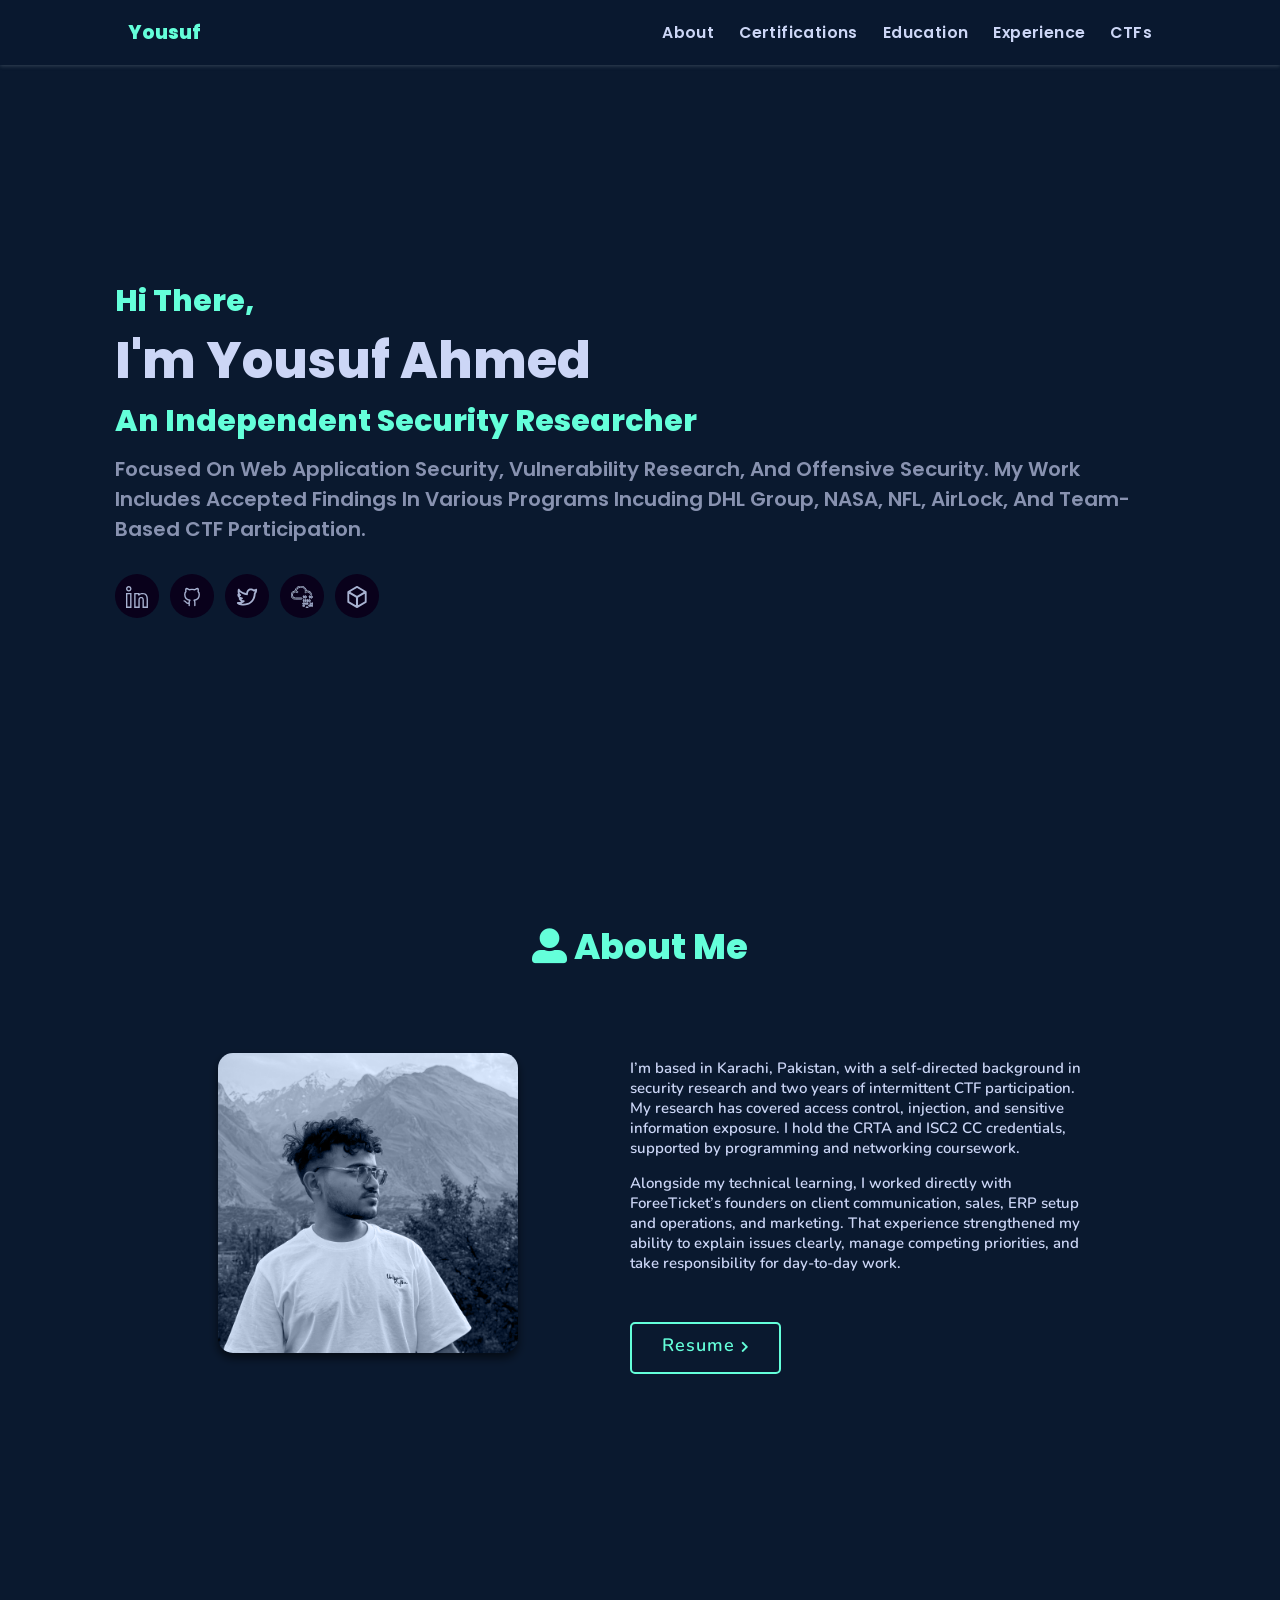
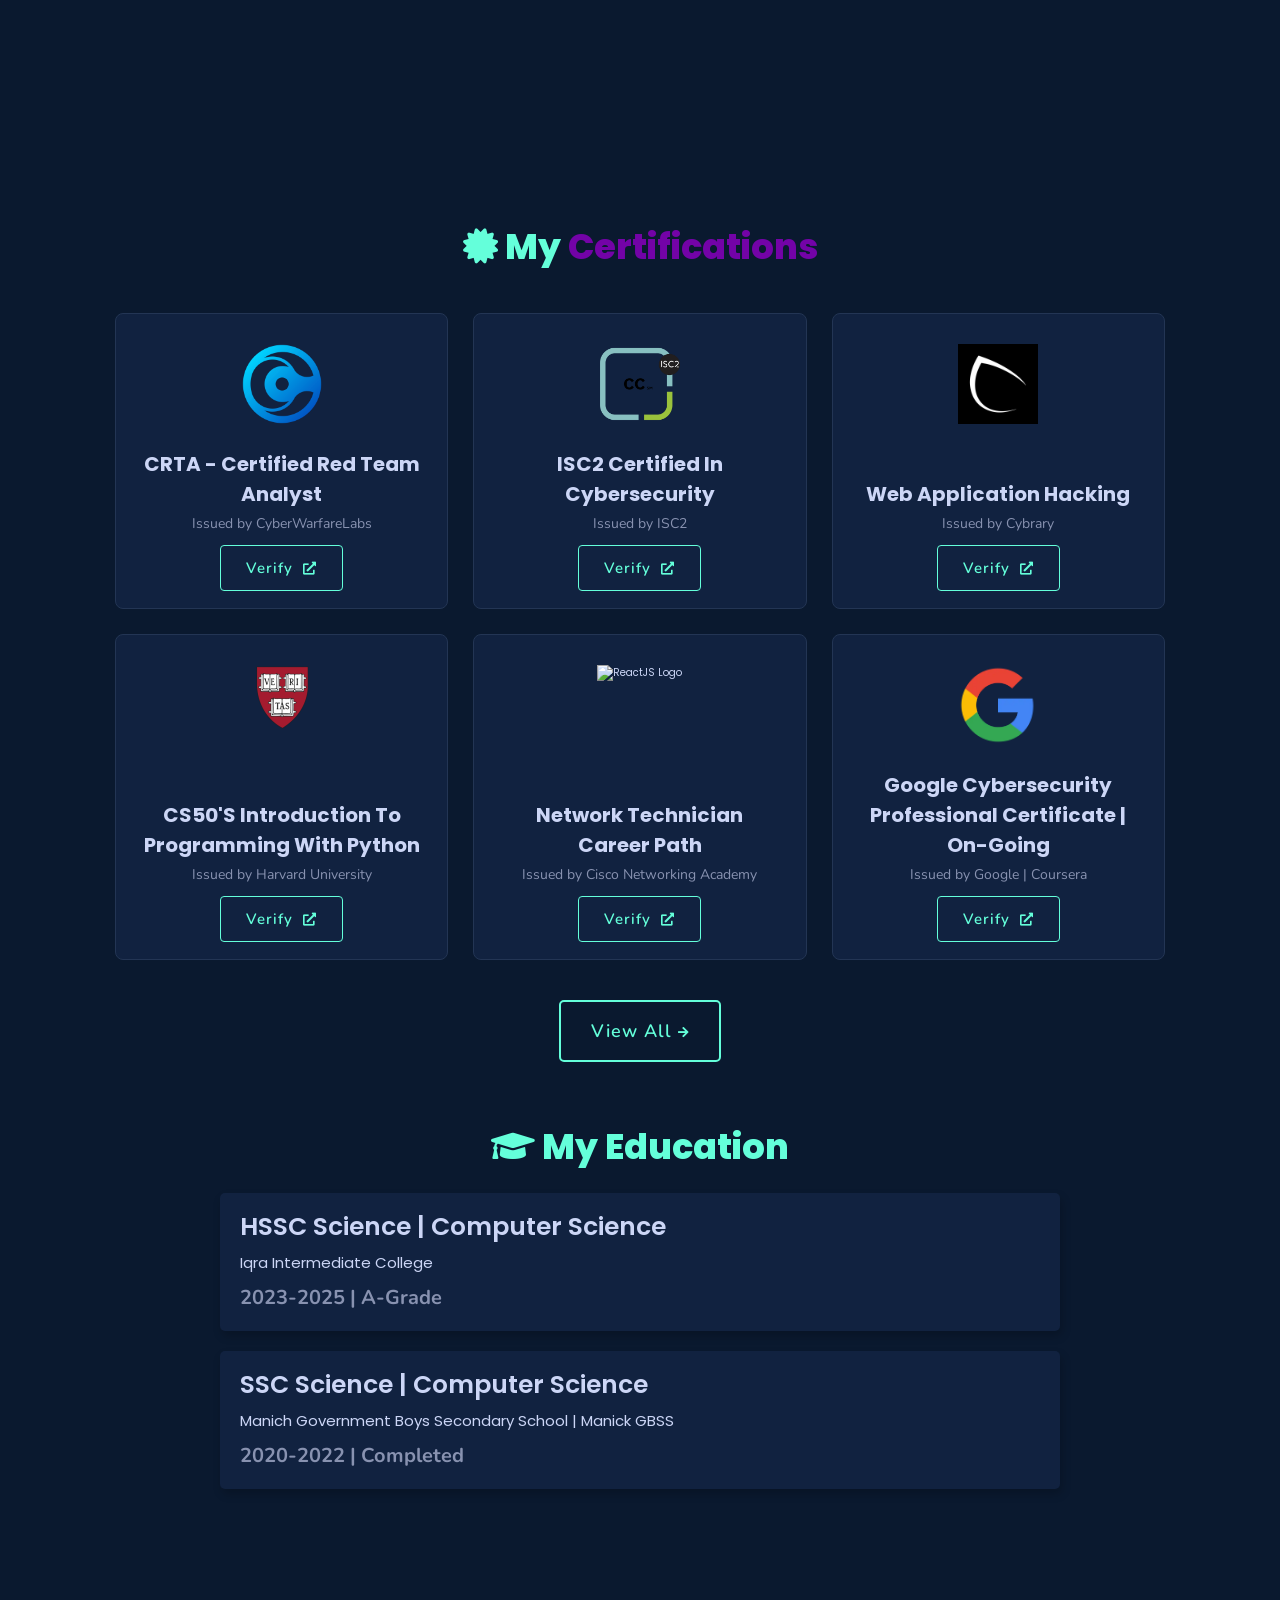
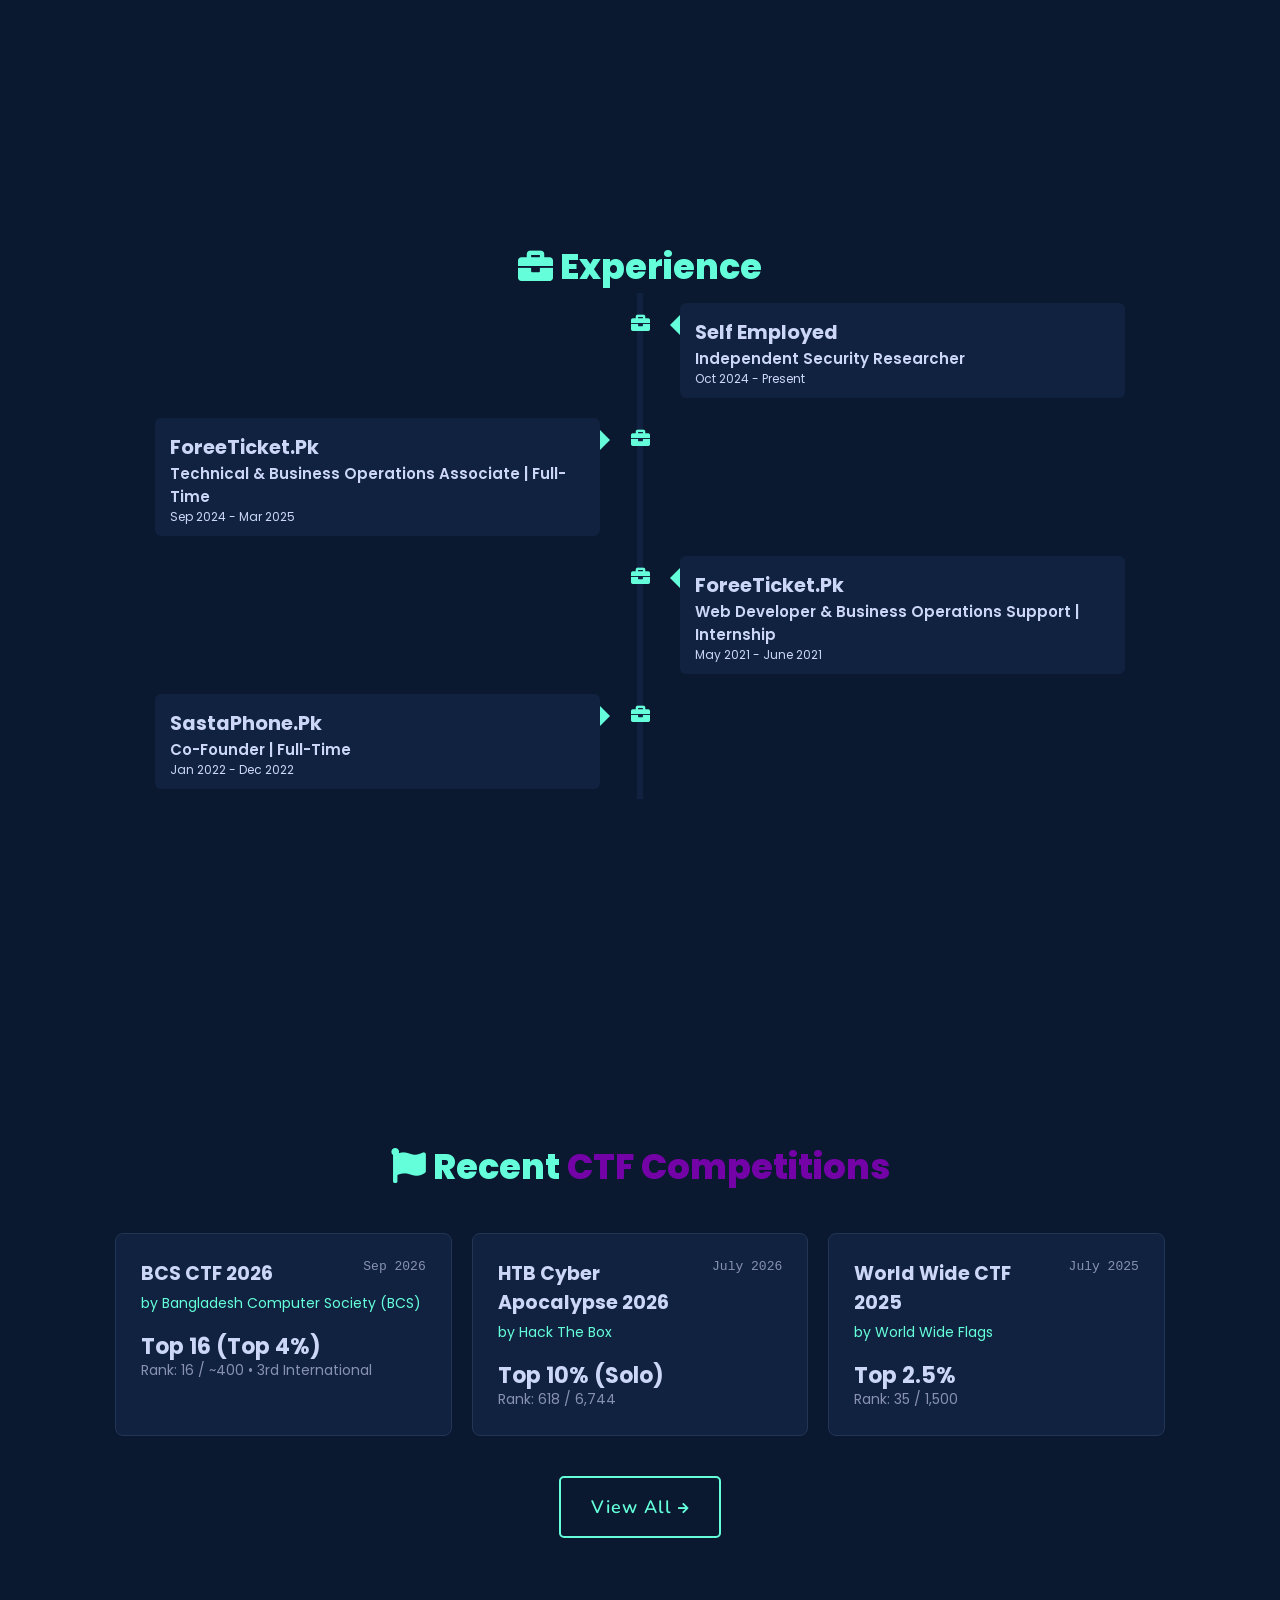
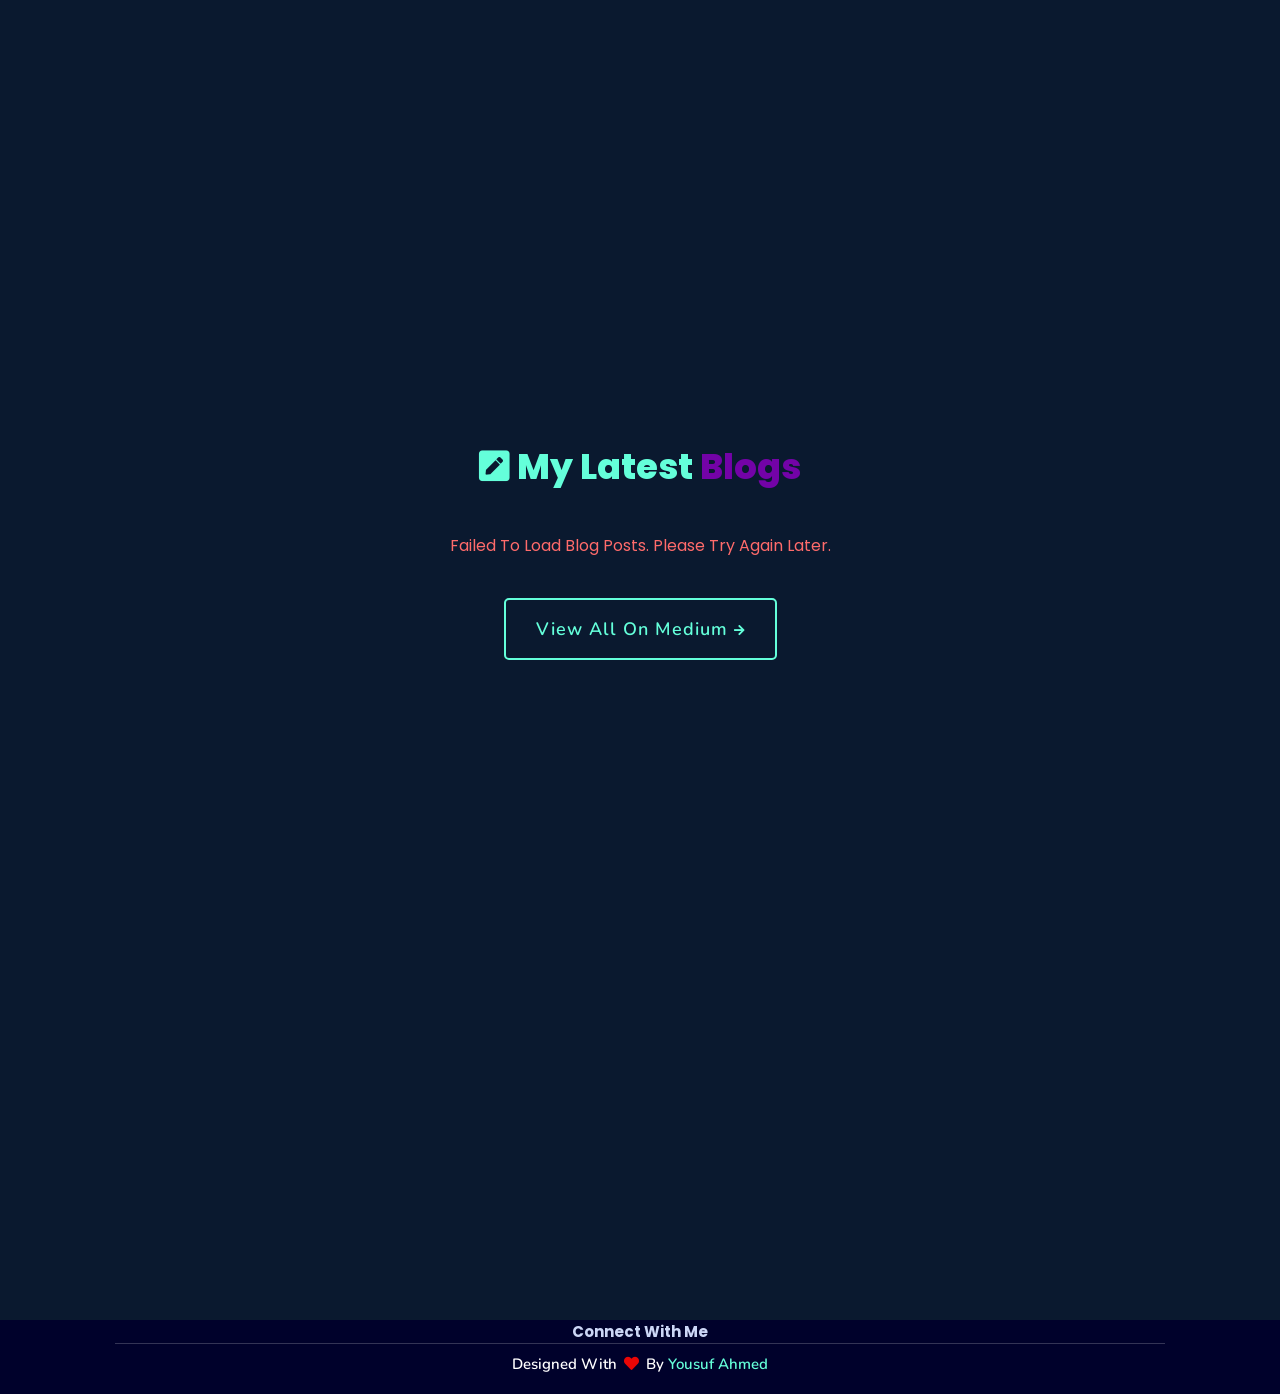
==== index.html @ 073c7c47 "Add BCS CTF 2026 and HTB Cyber Apocalypse 2026, update filter options, and sync homepage CTFs" ====
<!DOCTYPE html>
<html lang="en">
<head>
    <meta charset="UTF-8">
    <meta http-equiv="X-UA-Compatible" content="IE=edge">
    <meta name="viewport" content="width=device-width, initial-scale=1.0">
    <meta name="keywords" content="yousuf ahmed, portfolio, yousuf, penetration tester, personal portfolio , portfolio design, portfolio website, personal portfolio" />
    <meta name="description" content="Welcome to Yousuf's Portfolio. Cybersecurity and system hardening enthusiast" />
    <!-- Custom CSS -->
    <link rel="stylesheet" href="./assets/css/style.css">
    <!-- Font Awesome (kept for other icons like the menu bar) -->
    <link rel="stylesheet" href="https://cdnjs.cloudflare.com/ajax/libs/font-awesome/5.15.3/css/all.min.css" integrity="sha512-iBBXm8fW90+nuLcSKlbmrPcLa0OT92xO1BIsZ+ywDWZCvqsWgccV3gFoRBv0z+8dLJgyAHIhR35VZc2oM/gI1w==" crossorigin="anonymous" referrerpolicy="no-referrer" />
    <!-- Favicon -->
    <link id='favicon' rel="shortcut icon" href="./assets/images/favicon.png" type="image/x-png">
    <title>Portfolio | Yousuf Ahmed</title>
</head>
<body>

<!-- pre loader -->
<!-- <div class="loader-container">
  <img draggable="false" src="./assets/images/preloader.gif" alt="">
</div> -->

<!-- navbar starts -->
<header>
        <a href="/" class="logo"> Yousuf</a>

        <button id="menu" aria-label="Open Menu" aria-expanded="false">
          <span></span>
          <span></span>
          <span></span>
        </button>
        <nav class="navbar">
            <ul>
            <li><a href="#about">About</a></li>
            <li><a href="#certifications">Certifications</a></li>
            <li><a href="#education">Education</a></li>
            <li><a href="#experience">Experience</a></li>
            <li><a href="#ctfs">CTFs</a></li>
            </ul>
        </nav>
</header>
<!-- navbar ends -->


<!-- hero section starts -->
<section class="home" id="home">

    <div class="content">
    <h2>Hi There,<br/><span>I'm Yousuf Ahmed</span></h2>
    <h3>An Independent Security Researcher</h3>
    <p>Focused on web application security, vulnerability research, and offensive security. My work includes accepted findings in various programs incuding DHL Group, NASA, NFL, AirLock,  and team-based CTF participation.</p>
    <div class="socials">
        <ul class="social-icons">
          <!-- LinkedIn Icon -->
          <li>
            <a class="linkedin" aria-label="LinkedIn" href="https://www.linkedin.com/in/yousuf-ahmed27/" target="_blank">
              <svg fill="currentColor" viewBox="0 0 1920 1920" xmlns="http://www.w3.org/2000/svg">
                <path d="M1168 601.321v74.955c72.312-44.925 155.796-71.11 282.643-71.11 412.852 0 465.705 308.588 465.705 577.417v733.213L1438.991 1920v-701.261c0-117.718-42.162-140.06-120.12-140.06-74.114 0-120.12 23.423-120.12 140.06V1920l-483.604-4.204V601.32H1168Zm-687.52-.792v1318.918H0V600.53h480.48Zm-120.12 120.12H120.12v1078.678h240.24V720.65Zm687.52.792H835.267v1075.316l243.364 2.162v-580.18c0-226.427 150.51-260.18 240.24-260.18 109.55 0 240.24 45.165 240.24 260.18v580.18l237.117-2.162v-614.174c0-333.334-93.573-457.298-345.585-457.298-151.472 0-217.057 44.925-281.322 98.98l-16.696 14.173H1047.88V721.441ZM240.24 0c132.493 0 240.24 107.748 240.24 240.24 0 132.493-107.747 240.24-240.24 240.24C107.748 480.48 0 372.733 0 240.24 0 107.748 107.748 0 240.24 0Zm0 120.12c-66.186 0-120.12 53.934-120.12 120.12s53.934 120.12 120.12 120.12 120.12-53.934 120.12-120.12-53.934-120.12-120.12-120.12Z" fill-rule="evenodd"></path>
              </svg>
            </a>
          </li> 
          <!-- GitHub Icon -->
          <li>
            <a class="github" aria-label="GitHub" href="https://github.com/Yousuf-Ahmed06/" target="_blank">
               <svg viewBox="0 0 192 192" xmlns="http://www.w3.org/2000/svg">
                <path stroke-linecap="round" stroke-linejoin="round" stroke-width="12" d="M120.755 170c.03-4.669.059-20.874.059-27.29 0-9.272-3.167-15.339-6.719-18.41 22.051-2.464 45.201-10.863 45.201-49.067 0-10.855-3.824-19.735-10.175-26.683 1.017-2.516 4.413-12.63-.987-26.32 0 0-8.296-2.672-27.202 10.204-7.912-2.213-16.371-3.308-24.784-3.352-8.414.044-16.872 1.14-24.785 3.352C52.457 19.558 44.162 22.23 44.162 22.23c-5.4 13.69-2.004 23.804-.987 26.32C36.824 55.498 33 64.378 33 75.233c0 38.204 23.149 46.603 45.2 49.067-3.551 3.071-6.719 9.138-6.719 18.41 0 6.416.03 22.621.059 27.29M27 130c9.939.703 15.67 9.735 15.67 9.735 8.834 15.199 23.178 10.803 28.815 8.265"></path>
              </svg>
            </a>
          </li>
          <!-- Twitter/X Icon -->
          <li>
            <a class="twitter" aria-label="Twitter" href="https://x.com/Yousuf_Ahmed__" target="_blank">
              <svg viewBox="0 0 24 24" fill="currentColor" xmlns="http://www.w3.org/2000/svg">
                <path fill-rule="evenodd" clip-rule="evenodd" d="M19.7828 3.91825C20.1313 3.83565 20.3743 3.75444 20.5734 3.66915C20.8524 3.54961 21.0837 3.40641 21.4492 3.16524C21.7563 2.96255 22.1499 2.9449 22.4739 3.11928C22.7979 3.29366 23 3.6319 23 3.99986C23 5.08079 22.8653 5.96673 22.5535 6.7464C22.2911 7.40221 21.9225 7.93487 21.4816 8.41968C21.2954 11.7828 20.3219 14.4239 18.8336 16.4248C17.291 18.4987 15.2386 19.8268 13.0751 20.5706C10.9179 21.3121 8.63863 21.4778 6.5967 21.2267C4.56816 20.9773 2.69304 20.3057 1.38605 19.2892C1.02813 19.0108 0.902313 18.5264 1.07951 18.109C1.25671 17.6916 1.69256 17.4457 2.14144 17.5099C3.42741 17.6936 4.6653 17.4012 5.6832 16.9832C5.48282 16.8742 5.29389 16.7562 5.11828 16.6346C4.19075 15.9925 3.4424 15.1208 3.10557 14.4471C2.96618 14.1684 2.96474 13.8405 3.10168 13.5606C3.17232 13.4161 3.27562 13.293 3.40104 13.1991C2.04677 12.0814 1.49999 10.5355 1.49999 9.49986C1.49999 9.19192 1.64187 8.90115 1.88459 8.71165C1.98665 8.63197 2.10175 8.57392 2.22308 8.53896C2.12174 8.24222 2.0431 7.94241 1.98316 7.65216C1.71739 6.3653 1.74098 4.91284 2.02985 3.75733C2.1287 3.36191 2.45764 3.06606 2.86129 3.00952C3.26493 2.95299 3.6625 3.14709 3.86618 3.50014C4.94369 5.36782 6.93116 6.50943 8.78086 7.18568C9.6505 7.50362 10.4559 7.70622 11.0596 7.83078C11.1899 6.61019 11.5307 5.6036 12.0538 4.80411C12.7439 3.74932 13.7064 3.12525 14.74 2.84698C16.5227 2.36708 18.5008 2.91382 19.7828 3.91825ZM10.7484 9.80845C10.0633 9.67087 9.12171 9.43976 8.09412 9.06408C6.7369 8.56789 5.16088 7.79418 3.84072 6.59571C3.86435 6.81625 3.89789 7.03492 3.94183 7.24766C4.16308 8.31899 4.5742 8.91899 4.94721 9.10549C5.40342 9.3336 5.61484 9.8685 5.43787 10.3469C5.19827 10.9946 4.56809 11.0477 3.99551 10.9046C4.45603 11.595 5.28377 12.2834 6.66439 12.5135C7.14057 12.5929 7.49208 13.0011 7.49986 13.4838C7.50765 13.9665 7.16949 14.3858 6.69611 14.4805L5.82565 14.6546C5.95881 14.7703 6.103 14.8838 6.2567 14.9902C6.95362 15.4727 7.65336 15.6808 8.25746 15.5298C8.70991 15.4167 9.18047 15.6313 9.39163 16.0472C9.60278 16.463 9.49846 16.9696 9.14018 17.2681C8.49626 17.8041 7.74425 18.2342 6.99057 18.5911C6.63675 18.7587 6.24134 18.9241 5.8119 19.0697C6.14218 19.1402 6.48586 19.198 6.84078 19.2417C8.61136 19.4594 10.5821 19.3126 12.4249 18.6792C14.2614 18.0479 15.9589 16.9385 17.2289 15.2312C18.497 13.5262 19.382 11.1667 19.5007 7.96291C19.51 7.71067 19.6144 7.47129 19.7929 7.29281C20.2425 6.84316 20.6141 6.32777 20.7969 5.7143C20.477 5.81403 20.1168 5.90035 19.6878 5.98237C19.3623 6.04459 19.0272 5.94156 18.7929 5.70727C18.0284 4.94274 16.5164 4.43998 15.2599 4.77822C14.6686 4.93741 14.1311 5.28203 13.7274 5.89906C13.3153 6.52904 13 7.51045 13 8.9999C13 9.28288 12.8801 9.5526 12.6701 9.74221C12.1721 10.1917 11.334 9.92603 10.7484 9.80845Z"></path>
              </svg>
            </a>
          </li>
          <li><a class="thm" aria-label="Try Hack Me" href="https://tryhackme.com/p/yousufA" target="_blank">
            <svg role="img" viewBox="0 0 24 24" xmlns="http://www.w3.org/2000/svg" id="thm" height="24" width="24">
              <path d="M10.705 0C7.54 0 4.902 2.285 4.349 5.291a4.525 4.525 0 0 0 -4.107 4.5 4.525 4.525 0 0 0 4.52 4.52h6.761a0.625 0.625 0 1 0 0 -1.25H4.761a3.273 3.273 0 0 1 -3.27 -3.27A3.273 3.273 0 0 1 6.59 7.08a0.625 0.625 0 0 0 0.7 -1.035 4.488 4.488 0 0 0 -1.68 -0.69 5.223 5.223 0 0 1 5.096 -4.104 5.221 5.221 0 0 1 5.174 4.57 4.489 4.489 0 0 0 -0.488 0.305 0.625 0.625 0 1 0 0.731 1.013 3.245 3.245 0 0 1 1.912 -0.616 3.278 3.278 0 0 1 3.203 2.61 0.625 0.625 0 0 0 1.225 -0.251 4.533 4.533 0 0 0 -4.428 -3.61 4.54 4.54 0 0 0 -0.958 0.105C16.556 2.328 13.9 0 10.705 0zm5.192 10.64a0.925 0.925 0 0 0 -0.462 0.108 0.913 0.913 0 0 0 -0.313 0.29 1.27 1.27 0 0 0 -0.175 0.427 2.39 2.39 0 0 0 -0.054 0.514c0 0.181 0.018 0.353 0.054 0.517 0.036 0.164 0.095 0.307 0.175 0.43a0.899 0.899 0 0 0 0.313 0.297c0.127 0.073 0.281 0.11 0.462 0.11 0.18 0 0.334 -0.037 0.46 -0.11a0.897 0.897 0 0 0 0.309 -0.296c0.08 -0.124 0.137 -0.267 0.173 -0.431 0.036 -0.164 0.054 -0.336 0.054 -0.517 0 -0.18 -0.018 -0.352 -0.054 -0.514a1.271 1.271 0 0 0 -0.173 -0.426 0.901 0.901 0 0 0 -0.309 -0.291 0.917 0.917 0 0 0 -0.46 -0.108zm6.486 0a0.925 0.925 0 0 0 -0.462 0.108 0.913 0.913 0 0 0 -0.313 0.29 1.27 1.27 0 0 0 -0.175 0.427 2.39 2.39 0 0 0 -0.053 0.514c0 0.181 0.017 0.353 0.053 0.517 0.036 0.164 0.095 0.307 0.175 0.43a0.899 0.899 0 0 0 0.313 0.297c0.127 0.073 0.281 0.11 0.462 0.11 0.18 0 0.334 -0.037 0.46 -0.11a0.897 0.897 0 0 0 0.31 -0.296c0.078 -0.124 0.136 -0.267 0.172 -0.431 0.036 -0.164 0.054 -0.336 0.054 -0.517 0 -0.18 -0.018 -0.352 -0.054 -0.514a1.271 1.271 0 0 0 -0.173 -0.426 0.901 0.901 0 0 0 -0.308 -0.291 0.916 0.916 0 0 0 -0.461 -0.108zm-8.537 0.068 -0.84 0.618 0.313 0.43 0.476 -0.368v1.877h0.603v-2.557zm6.486 0 -0.841 0.618 0.314 0.43 0.477 -0.368v1.877h0.603v-2.557zm-4.435 0.445c0.08 0 0.143 0.028 0.193 0.084 0.05 0.057 0.087 0.127 0.114 0.21 0.026 0.083 0.044 0.173 0.054 0.269a2.541 2.541 0 0 1 0 0.533c-0.01 0.097 -0.028 0.187 -0.054 0.27a0.584 0.584 0 0 1 -0.114 0.21 0.243 0.243 0 0 1 -0.193 0.085 0.248 0.248 0 0 1 -0.195 -0.086 0.584 0.584 0 0 1 -0.118 -0.209 1.245 1.245 0 0 1 -0.056 -0.27 2.645 2.645 0 0 1 0 -0.533c0.01 -0.096 0.029 -0.186 0.056 -0.27a0.583 0.583 0 0 1 0.118 -0.209 0.25 0.25 0 0 1 0.195 -0.084zm6.486 0c0.08 0 0.144 0.028 0.193 0.084 0.05 0.057 0.087 0.127 0.114 0.21 0.027 0.083 0.044 0.173 0.054 0.269a2.541 2.541 0 0 1 0 0.533c-0.01 0.097 -0.027 0.187 -0.054 0.27a0.584 0.584 0 0 1 -0.114 0.21 0.243 0.243 0 0 1 -0.193 0.085 0.249 0.249 0 0 1 -0.195 -0.086 0.581 0.581 0 0 1 -0.117 -0.209 1.245 1.245 0 0 1 -0.056 -0.27 2.642 2.642 0 0 1 0 -0.533c0.01 -0.096 0.028 -0.186 0.056 -0.27a0.58 0.58 0 0 1 0.117 -0.209 0.25 0.25 0 0 1 0.195 -0.084zm-2.191 3.51a0.93 0.93 0 0 0 -0.463 0.109 0.908 0.908 0 0 0 -0.312 0.291c-0.08 0.122 -0.139 0.263 -0.175 0.426a2.383 2.383 0 0 0 -0.054 0.514c0 0.18 0.018 0.353 0.054 0.516 0.036 0.164 0.094 0.308 0.175 0.432a0.91 0.91 0 0 0 0.312 0.296 0.92 0.92 0 0 0 0.463 0.11c0.18 0 0.333 -0.037 0.46 -0.11a0.892 0.892 0 0 0 0.308 -0.296 1.32 1.32 0 0 0 0.174 -0.432c0.036 -0.163 0.054 -0.335 0.054 -0.516 0 -0.18 -0.018 -0.352 -0.054 -0.514a1.274 1.274 0 0 0 -0.174 -0.426 0.89 0.89 0 0 0 -0.309 -0.291 0.918 0.918 0 0 0 -0.46 -0.108zm-6.402 0.07 -0.841 0.617 0.314 0.43 0.476 -0.369v1.878h0.604v-2.557zm2.125 0 -0.841 0.617 0.314 0.43 0.477 -0.369v1.878h0.603v-2.557zm2.116 0 -0.84 0.617 0.313 0.43 0.477 -0.369v1.878h0.603v-2.557zm2.16 0.443c0.08 0 0.144 0.028 0.194 0.085a0.605 0.605 0 0 1 0.114 0.21c0.026 0.083 0.044 0.172 0.053 0.269a2.639 2.639 0 0 1 0 0.532 1.28 1.28 0 0 1 -0.053 0.27 0.585 0.585 0 0 1 -0.114 0.21 0.244 0.244 0 0 1 -0.193 0.085 0.25 0.25 0 0 1 -0.196 -0.085 0.589 0.589 0 0 1 -0.117 -0.21 1.245 1.245 0 0 1 -0.056 -0.27 2.597 2.597 0 0 1 0 -0.532c0.01 -0.097 0.028 -0.186 0.056 -0.27a0.589 0.589 0 0 1 0.117 -0.209 0.249 0.249 0 0 1 0.196 -0.085zm-6.729 3.073a0.676 0.676 0 0 0 -0.335 0.078 0.661 0.661 0 0 0 -0.227 0.211 0.91 0.91 0 0 0 -0.127 0.31c-0.027 0.118 -0.04 0.242 -0.04 0.373s0.013 0.256 0.04 0.375a0.93 0.93 0 0 0 0.127 0.313 0.65 0.65 0 0 0 0.227 0.215c0.092 0.053 0.204 0.08 0.335 0.08a0.655 0.655 0 0 0 0.334 -0.08 0.65 0.65 0 0 0 0.225 -0.215c0.057 -0.09 0.1 -0.194 0.125 -0.313a1.75 1.75 0 0 0 0.04 -0.375c0 -0.13 -0.014 -0.255 -0.04 -0.373a0.931 0.931 0 0 0 -0.125 -0.31 0.658 0.658 0 0 0 -0.225 -0.21 0.667 0.667 0 0 0 -0.334 -0.08zm3.086 0a0.675 0.675 0 0 0 -0.336 0.078 0.661 0.661 0 0 0 -0.226 0.211 0.907 0.907 0 0 0 -0.127 0.31 1.69 1.69 0 0 0 -0.04 0.373c0 0.131 0.013 0.256 0.04 0.375a0.928 0.928 0 0 0 0.127 0.313c0.058 0.09 0.134 0.162 0.226 0.215 0.093 0.053 0.205 0.08 0.336 0.08a0.655 0.655 0 0 0 0.334 -0.08 0.65 0.65 0 0 0 0.224 -0.215c0.058 -0.09 0.1 -0.194 0.126 -0.313a1.752 1.752 0 0 0 0 -0.748 0.94 0.94 0 0 0 -0.126 -0.31 0.657 0.657 0 0 0 -0.224 -0.21 0.667 0.667 0 0 0 -0.334 -0.08zm5.108 0a0.675 0.675 0 0 0 -0.336 0.078 0.661 0.661 0 0 0 -0.226 0.211 0.91 0.91 0 0 0 -0.127 0.31c-0.027 0.118 -0.04 0.242 -0.04 0.373s0.013 0.256 0.04 0.375a0.931 0.931 0 0 0 0.127 0.313c0.058 0.09 0.134 0.162 0.226 0.215 0.093 0.053 0.205 0.08 0.336 0.08 0.13 0 0.243 -0.027 0.334 -0.08a0.65 0.65 0 0 0 0.224 -0.215c0.058 -0.09 0.1 -0.194 0.126 -0.313a1.75 1.75 0 0 0 0.04 -0.375c0 -0.13 -0.014 -0.255 -0.04 -0.373a0.943 0.943 0 0 0 -0.126 -0.31 0.657 0.657 0 0 0 -0.224 -0.21 0.668 0.668 0 0 0 -0.334 -0.08zm-6.658 0.05 -0.61 0.448 0.227 0.311 0.346 -0.266v1.362h0.438v-1.856zm3.068 0 -0.61 0.448 0.227 0.311 0.346 -0.266v1.362h0.438v-1.856zm5.108 0 -0.611 0.448 0.228 0.311 0.346 -0.266v1.362h0.438v-1.856zm-9.712 0.322c0.058 0 0.105 0.02 0.14 0.062a0.421 0.421 0 0 1 0.083 0.151 0.96 0.96 0 0 1 0.04 0.196 1.932 1.932 0 0 1 0 0.386 0.954 0.954 0 0 1 -0.04 0.197 0.421 0.421 0 0 1 -0.083 0.152 0.176 0.176 0 0 1 -0.14 0.061 0.18 0.18 0 0 1 -0.141 -0.06 0.427 0.427 0 0 1 -0.085 -0.153 0.887 0.887 0 0 1 -0.041 -0.197 1.96 1.96 0 0 1 0 -0.386 0.893 0.893 0 0 1 0.04 -0.196 0.42 0.42 0 0 1 0.086 -0.151 0.181 0.181 0 0 1 0.141 -0.062zm3.086 0c0.058 0 0.104 0.02 0.14 0.062a0.421 0.421 0 0 1 0.082 0.151 0.94 0.94 0 0 1 0.04 0.196 1.906 1.906 0 0 1 0 0.386 0.93 0.93 0 0 1 -0.04 0.197 0.421 0.421 0 0 1 -0.082 0.152 0.176 0.176 0 0 1 -0.14 0.061 0.18 0.18 0 0 1 -0.141 -0.06 0.42 0.42 0 0 1 -0.086 -0.153 0.846 0.846 0 0 1 -0.04 -0.197 1.965 1.965 0 0 1 -0.011 -0.195c0 -0.057 0.004 -0.121 0.01 -0.191a0.849 0.849 0 0 1 0.041 -0.196 0.42 0.42 0 0 1 0.086 -0.151 0.182 0.182 0 0 1 0.141 -0.062zm5.108 0c0.058 0 0.104 0.02 0.14 0.062a0.421 0.421 0 0 1 0.082 0.151 0.92 0.92 0 0 1 0.04 0.196 1.963 1.963 0 0 1 0 0.386 0.943 0.943 0 0 1 -0.04 0.197 0.421 0.421 0 0 1 -0.082 0.152 0.177 0.177 0 0 1 -0.14 0.061 0.18 0.18 0 0 1 -0.142 -0.06 0.437 0.437 0 0 1 -0.085 -0.153 0.95 0.95 0 0 1 -0.04 -0.197 1.965 1.965 0 0 1 -0.011 -0.195c0 -0.057 0.004 -0.121 0.01 -0.191a0.959 0.959 0 0 1 0.04 -0.196 0.47 0.47 0 0 1 0.086 -0.151 0.181 0.181 0 0 1 0.142 -0.062zm-1.684 1.814a0.675 0.675 0 0 0 -0.336 0.079 0.66 0.66 0 0 0 -0.227 0.21 0.91 0.91 0 0 0 -0.127 0.31 1.731 1.731 0 0 0 0 0.748 0.939 0.939 0 0 0 0.127 0.314c0.059 0.09 0.134 0.162 0.227 0.215 0.093 0.053 0.205 0.08 0.336 0.08a0.66 0.66 0 0 0 0.334 -0.08 0.648 0.648 0 0 0 0.224 -0.215c0.058 -0.09 0.1 -0.195 0.126 -0.314a1.737 1.737 0 0 0 -0.001 -0.747 0.928 0.928 0 0 0 -0.125 -0.31 0.65 0.65 0 0 0 -0.224 -0.211 0.668 0.668 0 0 0 -0.334 -0.079zm3.063 0a0.676 0.676 0 0 0 -0.336 0.079 0.664 0.664 0 0 0 -0.227 0.21 0.906 0.906 0 0 0 -0.127 0.31 1.74 1.74 0 0 0 0 0.748 0.936 0.936 0 0 0 0.127 0.314 0.66 0.66 0 0 0 0.227 0.215c0.092 0.053 0.204 0.08 0.336 0.08a0.654 0.654 0 0 0 0.334 -0.08 0.648 0.648 0 0 0 0.223 -0.215c0.058 -0.09 0.1 -0.195 0.126 -0.314a1.74 1.74 0 0 0 0 -0.747 0.928 0.928 0 0 0 -0.126 -0.31 0.65 0.65 0 0 0 -0.223 -0.211 0.666 0.666 0 0 0 -0.334 -0.079zm-1.545 0.05 -0.611 0.448 0.228 0.312 0.346 -0.267v1.363h0.438v-1.856zm-1.518 0.323c0.057 0 0.104 0.02 0.14 0.061a0.42 0.42 0 0 1 0.082 0.152 0.91 0.91 0 0 1 0.04 0.195 1.966 1.966 0 0 1 0 0.387 0.951 0.951 0 0 1 -0.04 0.197 0.421 0.421 0 0 1 -0.082 0.152 0.177 0.177 0 0 1 -0.14 0.06 0.18 0.18 0 0 1 -0.142 -0.06 0.428 0.428 0 0 1 -0.085 -0.152 0.914 0.914 0 0 1 -0.04 -0.197 1.96 1.96 0 0 1 -0.011 -0.195c0 -0.058 0.003 -0.122 0.01 -0.192a0.923 0.923 0 0 1 0.041 -0.195c0.02 -0.06 0.048 -0.11 0.085 -0.152a0.181 0.181 0 0 1 0.142 -0.061zm3.063 0c0.057 0 0.104 0.02 0.14 0.061a0.42 0.42 0 0 1 0.082 0.152 0.94 0.94 0 0 1 0.04 0.195 1.91 1.91 0 0 1 0 0.387 0.93 0.93 0 0 1 -0.04 0.197 0.422 0.422 0 0 1 -0.083 0.152 0.175 0.175 0 0 1 -0.14 0.06 0.18 0.18 0 0 1 -0.141 -0.06 0.423 0.423 0 0 1 -0.085 -0.152 0.907 0.907 0 0 1 -0.04 -0.197 1.95 1.95 0 0 1 0 -0.387 0.915 0.915 0 0 1 0.04 -0.195c0.02 -0.06 0.048 -0.11 0.085 -0.152a0.182 0.182 0 0 1 0.142 -0.061zm-9.713 0.185a0.465 0.465 0 0 0 -0.232 0.055 0.456 0.456 0 0 0 -0.157 0.146 0.627 0.627 0 0 0 -0.089 0.215 1.168 1.168 0 0 0 -0.027 0.259c0 0.09 0.009 0.177 0.027 0.26a0.648 0.648 0 0 0 0.089 0.216c0.04 0.063 0.093 0.112 0.157 0.149a0.459 0.459 0 0 0 0.232 0.056c0.09 0 0.168 -0.02 0.231 -0.056a0.45 0.45 0 0 0 0.156 -0.149 0.67 0.67 0 0 0 0.087 -0.217 1.218 1.218 0 0 0 0 -0.518 0.647 0.647 0 0 0 -0.087 -0.215 0.448 0.448 0 0 0 -0.156 -0.146 0.458 0.458 0 0 0 -0.23 -0.055zm1.052 0.035 -0.423 0.31 0.158 0.217 0.24 -0.185v0.944h0.303v-1.286zm-1.052 0.224c0.04 0 0.073 0.014 0.097 0.042a0.284 0.284 0 0 1 0.057 0.105 0.69 0.69 0 0 1 0.028 0.136c0.004 0.049 0.007 0.092 0.007 0.133 0 0.04 -0.003 0.086 -0.007 0.135a0.684 0.684 0 0 1 -0.028 0.136 0.285 0.285 0 0 1 -0.057 0.105 0.123 0.123 0 0 1 -0.097 0.043 0.125 0.125 0 0 1 -0.098 -0.043 0.298 0.298 0 0 1 -0.059 -0.105 0.612 0.612 0 0 1 -0.028 -0.136 1.39 1.39 0 0 1 0 -0.268 0.62 0.62 0 0 1 0.028 -0.136 0.297 0.297 0 0 1 0.06 -0.105 0.125 0.125 0 0 1 0.097 -0.042zm3.775 1.394a0.463 0.463 0 0 0 -0.232 0.054 0.452 0.452 0 0 0 -0.157 0.146 0.621 0.621 0 0 0 -0.088 0.214 1.19 1.19 0 0 0 0 0.519 0.641 0.641 0 0 0 0.088 0.217 0.46 0.46 0 0 0 0.157 0.15 0.458 0.458 0 0 0 0.232 0.054 0.454 0.454 0 0 0 0.232 -0.055 0.45 0.45 0 0 0 0.155 -0.149 0.664 0.664 0 0 0 0.087 -0.217 1.189 1.189 0 0 0 0 -0.519 0.642 0.642 0 0 0 -0.087 -0.214 0.446 0.446 0 0 0 -0.155 -0.146 0.459 0.459 0 0 0 -0.232 -0.054zm1.052 0.034 -0.423 0.31 0.158 0.216 0.24 -0.185v0.945h0.303V22.68zm-1.052 0.223c0.04 0 0.073 0.014 0.098 0.043a0.3 0.3 0 0 1 0.057 0.105 0.643 0.643 0 0 1 0.027 0.135 1.31 1.31 0 0 1 0 0.268 0.654 0.654 0 0 1 -0.027 0.137 0.307 0.307 0 0 1 -0.057 0.105 0.124 0.124 0 0 1 -0.098 0.042 0.125 0.125 0 0 1 -0.098 -0.042 0.293 0.293 0 0 1 -0.059 -0.105 0.618 0.618 0 0 1 -0.028 -0.137 1.364 1.364 0 0 1 0 -0.268 0.612 0.612 0 0 1 0.028 -0.135 0.287 0.287 0 0 1 0.06 -0.105 0.123 0.123 0 0 1 0.097 -0.043z" fill="#000000" stroke-width="1"></path>
            </svg>
          </a></li>
          
          <li>
            <a class="htb" aria-label="Hack The Box" href="https://profile.hackthebox.com/profile/019fb451-08e6-7376-8910-a12cef165be2" target="_blank">
                <svg fill="currentColor" viewBox="0 0 24 24" role="img" xmlns="http://www.w3.org/2000/svg">
                   <path d="M11.996 0a1.119 1.119 0 0 0-.057.003.9.9 0 0 0-.236.05.907.907 0 0 0-.165.079L1.936 5.675a.889.889 0 0 0-.445.77v11.111a.889.889 0 0 0 .47.784l9.598 5.541.054.029v.002a.857.857 0 0 0 .083.035l.012.004c.028.01.056.018.085.024.01.001.011.003.016.004a.93.93 0 0 0 .296.015.683.683 0 0 0 .086-.015c.01 0 .011-.002.016-.004a.94.94 0 0 0 .085-.024l.012-.004a.882.882 0 0 0 .083-.035v-.002a1.086 1.086 0 0 0 .054-.029l9.599-5.541a.889.889 0 0 0 .469-.784V6.48l-.001-.026v-.008a.889.889 0 0 0-.312-.676l-.029-.024c0-.002-.01-.005-.01-.007a.899.899 0 0 0-.107-.07L12.453.127A.887.887 0 0 0 11.99 0zm.01 2.253c.072 0 .144.019.209.056l6.537 3.774a.418.418 0 0 1 0 .724l-6.537 3.774a.418.418 0 0 1-.418 0L5.26 6.807a.418.418 0 0 1 0-.724l6.537-3.774a.42.42 0 0 1 .209-.056zm-8.08 6.458a.414.414 0 0 1 .215.057l6.524 3.766a.417.417 0 0 1 .208.361v7.533a.417.417 0 0 1-.626.361l-6.523-3.766a.417.417 0 0 1-.209-.362V9.13c0-.241.196-.414.41-.418zm16.16 0c.215.004.41.177.41.418v7.532a.42.42 0 0 1-.208.362l-6.524 3.766a.417.417 0 0 1-.626-.361v-7.533c0-.149.08-.286.209-.36l6.523-3.767a.415.415 0 0 1 .216-.057z"></path>
                </svg>
            </a>
          </li>
        </ul>
      </div>
    </div>

</section>
<!-- hero section ends -->

<!-- about section starts -->
<section class="about" id="about">
    <h2 class="heading"><i class="fas fa-user-alt"></i> About Me</h2>
    
    <div class="row">

    <div class="image">
        <img draggable="false" class="tilt" src="./assets/images/pfp.jpg" alt="Profile Picture">
    </div>
    <div class="content">
        <!-- <span class="tag">Independent Security Researcher</span> -->
        
        <p>I’m based in Karachi, Pakistan, with a self-directed background in security research and two years of intermittent CTF participation. My research has covered access control, injection, and sensitive information exposure. I hold the CRTA and ISC2 CC credentials, supported by programming and networking coursework.
        </p>
        <p>Alongside my technical learning, I worked directly with ForeeTicket’s founders on client communication, sales, ERP setup and operations, and marketing. That experience strengthened my ability to explain issues clearly, manage competing priorities, and take responsibility for day-to-day work.</p>
        
        <div class="resumebtn">
            <a href="#" target="_blank" class="btn"><span>Resume</span>
                <i class="fas fa-chevron-right"></i>
            </a>
        </div>

    </div>
    </div>
</section>
<!-- about section ends -->


<!-- certifications section starts -->
<section class="certifications" id="certifications">

    <h2 class="heading"><i class="fas fa-certificate"></i> My <span>Certifications</span></h2>

    <div class="box-container">

        <!-- Certification Card 1: CRTA -->
         <div class="box">
            <div class="cert-image">
                <img src="./assets/images/CWL.png" alt="ReactJS Logo">
            </div>
            <div class="cert-content">
                <h3>CRTA - Certified Red Team Analyst</h3>
                <p class="issuer">Issued by CyberWarfareLabs</p>
                <a href="https://labs.cyberwarfare.live/credential/achievement/699941795f7c23c92b9526df" target="_blank" class="btn">
                    <span>Verify</span>
                    <i class="fas fa-external-link-alt"></i>
                </a>
            </div>
        </div>    

        <!-- Certification Card 2: ISC2 CC -->
         <div class="box">
            <div class="cert-image">
                <img src="./assets/images/ISC2 CC.png" alt="ISC2 CC Logo">
            </div>
            <div class="cert-content">
                <h3>ISC2 Certified in Cybersecurity</h3>
                <p class="issuer">Issued by ISC2</p>
                <a href="https://www.credly.com/earner/earned/badge/9ca20612-7b74-4362-81a1-ff822cde3df4" target="_blank" class="btn">
                    <span>Verify</span>
                    <i class="fas fa-external-link-alt"></i>
                </a>
            </div>
        </div>

        <!-- Certification Card 3: Cybrary Web Hacking -->
         <div class="box">
            <div class="cert-image">
                <img src="./assets/images/cybrary_logo.jpeg" alt="ReactJS Logo">
            </div>
            <div class="cert-content">
                <h3>Web Application Hacking</h3>
                <p class="issuer">Issued by Cybrary</p>
                <a href="https://app.cybrary.it/profile/Yousuf06?tab=cert-completion&cert=CC-d7c0bf82-3b19-47c9-bdd1-d300d9e735c1" target="_blank" class="btn">
                    <span>Verify</span>
                    <i class="fas fa-external-link-alt"></i>
                </a>
            </div>
        </div>

        <!-- Certification Card 4: CS50P -->
        <div class="box">
            <div class="cert-image">
                <img src="./assets/images/favicon.ico" alt="CS50 Logo">
            </div>
            <div class="cert-content">
                <h3>CS50's Introduction to Programming with Python</h3>
                <p class="issuer">Issued by Harvard University</p>
                <a href="https://cs50.harvard.edu/certificates/488671b1-a074-48c4-bea2-55d0dd038d91" target="_blank" class="btn">
                    <span>Verify</span>
                    <i class="fas fa-external-link-alt"></i>
                </a>
            </div>
        </div>

        <!-- Certification Card 5: Network Tech Path Cisco -->
        <div class="box">
            <div class="cert-image">
                <img src="./assets/images/cisco_logo.jpeg" alt="ReactJS Logo">
            </div>
            <div class="cert-content">
                <h3>Network Technician Career Path</h3>
                <p class="issuer">Issued by Cisco Networking Academy</p>
                <a href="https://www.credly.com/earner/earned/badge/a7745f1a-ca04-4766-a8f4-03fdfa70868e" target="_blank" class="btn">
                    <span>Verify</span>
                    <i class="fas fa-external-link-alt"></i>
                </a>
            </div>
        </div>

        <!-- Certification Card 5: Google CyberSec -->
        <div class="box">
            <div class="cert-image">
                <img src="./assets/images/google.webp" alt="Google Logo">
            </div>
            <div class="cert-content">
                <h3>Google Cybersecurity Professional Certificate | On-Going</h3>
                <p class="issuer">Issued by Google | Coursera</p>
                <a href="https://www.coursera.org/account/accomplishments/verify/8DUBNKFRYAD2" target="_blank" class="btn">
                    <span>Verify</span>
                    <i class="fas fa-external-link-alt"></i>
                </a>
            </div>
        </div>

    </div>

    <div class="viewall">
        <a href="https://www.linkedin.com/in/yousuf-ahmed27/details/certifications/" target="_blank" rel="noopener noreferrer" class="btn">
            <span>View All</span>
            <i class="fas fa-arrow-right"></i>
        </a>
    </div>
</section>
<!-- certifications section ends -->


<!-- education section starts -->
<section class="education" id="education">

  <h1 class="heading"><i class="fas fa-graduation-cap"></i> My Education</h1>

    <div class="box-container">

    <div class="box">
        
        <div class="content">
        <h3>HSSC Science | Computer Science</h3>
        <p>Iqra Intermediate college</p>
        <h4>2023-2025 | A-Grade</h4>
        </div>
    </div>

    <div class="box">
      <div class="content">
      <h3>SSC Science | Computer Science</h3>
      <p>Manich Government Boys Secondary School | Manick GBSS</p>
      <h4>2020-2022 | Completed</h4>
      </div>
    </div>

</div>
</section>
<!-- education section ends -->

<!-- experience section starts -->
<section class="experience" id="experience">

  <h2 class="heading"><i class="fas fa-briefcase"></i> Experience </h2>

  <div class="timeline">

    <div class="container right">
      <div class="content">
        <div class="tag">
          <h2>Self Employed</h2>
        </div>
        <div class="desc">
            <h3>Independent Security Researcher</h3>
            <p>Oct 2024 - present</p>
        </div>
      </div>
    </div>

    <div class="container left">
      <div class="content">
        <div class="tag">
          <h2>ForeeTicket.pk</h2>
        </div>
        <div class="desc">
            <h3>Technical & Business Operations Associate | Full-time</h3>
            <p>Sep 2024 - Mar 2025</p>
        </div>
      </div>
    </div>

    <div class="container right">
      <div class="content">
        <div class="tag">
          <h2>ForeeTicket.pk</h2>
        </div>
        <div class="desc">
            <h3>Web Developer & Business Operations Support | Internship</h3>
            <p>May 2021 - June 2021</p>
        </div>
      </div>
    </div>

    <div class="container left">
      <div class="content">
        <div class="tag">
          <h2>SastaPhone.pk</h2>
        </div>
        <div class="desc">
            <h3>Co-Founder | Full-time</h3>
            <p>Jan 2022 - Dec 2022</p>
        </div>
      </div>
    </div>
  </div>

</div>

</section>
<!-- experience section ends -->

<!-- CTF section starts -->
<section class="ctf-section" id="ctfs">

  <h2 class="heading"><i class="fas fa-flag"></i> Recent <span>CTF Competitions</span></h2>

  <div class="box-container" id="home-ctf-grid">

      <!-- CTF Card 1: BCS CTF 2026 -->
      <div class="box ctf-card" data-year="2026" data-date="2026-09" data-organizer="bangladesh computer society" data-standing="top-5" data-percentile="4">
          <div class="ctf-header">
              <h3 class="ctf-name">BCS CTF 2026</h3>
              <p class="ctf-date">Sep 2026</p>
          </div>
          <p class="ctf-organizer">by Bangladesh Computer Society (BCS)</p>
          <div class="ctf-rank">
              <p>Top 16 (Top 4%)</p>
              <span>Rank: 16 / ~400 • 3rd International</span>
          </div>
      </div>

      <!-- CTF Card 2: HTB Cyber Apocalypse 2026 -->
      <div class="box ctf-card" data-year="2026" data-date="2026-07" data-organizer="hack the box" data-standing="top-10" data-percentile="9.2">
          <div class="ctf-header">
              <h3 class="ctf-name">HTB Cyber Apocalypse 2026</h3>
              <p class="ctf-date">July 2026</p>
          </div>
          <p class="ctf-organizer">by Hack The Box</p>
          <div class="ctf-rank">
              <p>Top 10% (Solo)</p>
              <span>Rank: 618 / 6,744</span>
          </div>
      </div>

      <!-- CTF Card 3: World Wide CTF 2025 -->
      <div class="box ctf-card" data-year="2025" data-date="2025-07" data-organizer="world wide flags" data-standing="top-5" data-percentile="2.5">
          <div class="ctf-header">
              <h3 class="ctf-name">World Wide CTF 2025</h3>
              <p class="ctf-date">July 2025</p>
          </div>
          <p class="ctf-organizer">by World Wide Flags</p>
          <div class="ctf-rank">
              <p>Top 2.5%</p>
              <span>Rank: 35 / 1,500</span>
          </div>
      </div>

  </div>

  <div class="viewall">
      <a href="/ctf.html" class="btn">
          <span>View All</span>
          <i class="fas fa-arrow-right"></i>
      </a>
  </div>

</section>
<!-- CTF section ends -->

<!-- blogs section starts -->
<section class="blog-section" id="blogs">

  <h2 class="heading"><i class="fas fa-pen-square"></i> My Latest <span>Blogs</span></h2>

  <!-- Container where blogs will be dynamically inserted -->
  <div class="box-container">
      <p class="loading-blogs">Fetching latest posts from Medium...</p>
  </div>

  <!-- Centering wrapper for the button -->
  <div class="viewall">
      <a href="https://medium.com/@yousuf06" target="_blank" rel="noopener noreferrer" class="btn">
          <span>View All on Medium</span>
          <i class="fas fa-arrow-right"></i>
      </a>
  </div>

</section>
<!-- blogs section ends -->

<!-- footer section starts -->
<section class="footer">

  <div class="box-container">
    <h2>Connect With Me</h2>
  </div>

  <h1 class="credit">Designed with <i class="fa fa-heart pulse"></i> by <a href="https://www.linkedin.com/in/yousuf-ahmed27" target="_blank" rel="noopener noreferrer"> Yousuf Ahmed</a></h1>

</section>
<!-- footer section ends -->


<!-- scroll top btn -->
<a href="#home" aria-label="ScrollTop" class="fas fa-angle-up" id="scroll-top"></a>
<!-- scroll back to top -->


<!-- ==== ALL MAJOR JAVASCRIPT CDNS STARTS ==== -->
<!-- jquery cdn -->
<script src="https://cdnjs.cloudflare.com/ajax/libs/jquery/3.6.0/jquery.min.js" integrity="sha512-894YE6QWD5I59HgZOGReFYm4dnWc1Qt5NtvYSaNcOP+u1T9qYdvdihz0PPSiiqn/+/3e7Jo4EaG7TubfWGUrMQ==" crossorigin="anonymous" referrerpolicy="no-referrer"></script>

<!-- typed.js cdn -->
<script src="https://cdnjs.cloudflare.com/ajax/libs/typed.js/2.0.5/typed.min.js" integrity="sha512-1KbKusm/hAtkX5FScVR5G36wodIMnVd/aP04af06iyQTkD17szAMGNmxfNH+tEuFp3Og/P5G32L1qEC47CZbUQ==" crossorigin="anonymous" referrerpolicy="no-referrer"></script>

<!-- scroll reveal anim -->
<script src="https://unpkg.com/scrollreveal"></script>

<script
      type="text/javascript"
      src="https://cdn.jsdelivr.net/npm/emailjs-com@3/dist/email.min.js"
    ></script>

<!-- ==== ALL MAJOR JAVASCRIPT CDNS ENDS ==== -->

<script src="./assets/js/script.js"></script>

</body>
</html>
---- assets/css/style.css ----
@import url("https://fonts.googleapis.com/css2?family=Poppins:wght@400;600;700&display=swap");
@import url("https://fonts.googleapis.com/css2?family=Nunito:ital,wght@0,300;0,400;0,600;0,700;1,300;1,400&display=swap");

* {
  margin: 0;
  padding: 0;
  box-sizing: border-box;
  text-decoration: none;
  outline: none;
  border: none;
  text-transform: capitalize;
  transition: all 0.2s linear;
}
html {
  font-size: 62.5%;
  overflow-x: hidden;
  scroll-behavior: smooth;
  scroll-padding-top: 6.5rem;
  color: #ccd6f6;
  background: #0a192f;
}
body {
  font-family: "Poppins", sans-serif;
}

*::selection {
  background: #2b3dda;
  color: #fff;
}

html {
  font-size: 62.5%;
  overflow-x: hidden;
}
html::-webkit-scrollbar {
  width: 0.8rem;
}
html::-webkit-scrollbar-track {
  background: rgb(235, 202, 245);
}
html::-webkit-scrollbar-thumb {
  background: #420177;
}

/* expand on hover effect for tilt class */
.tilt {
  transition: transform 0.3s ease-in-out !important;
}
.tilt:hover {
  transform: scale(1.05);
}


/* pre loader start */
.loader-container {
  position: fixed;
  top: 0;
  left: 0;
  z-index: 10000;
  background: #e6eff1;
  display: flex;
  align-items: center;
  justify-content: center;
  height: 100%;
  width: 100%;
}
.loader-container.fade-out {
  top: -120%;
}
/* pre loader end */

/* navbar starts */
header {
  position: fixed;
  top: 0;
  left: 0;
  right: 0;
  z-index: 1000;
  display: flex;
  align-items: center;
  justify-content: space-between;
  padding: 1.7rem 10%;
  height: 6.5rem;
  background-color: rgba(10, 25, 47, 0.85);
  box-shadow: 0 1px 4px rgba(146, 161, 176, 0.3);
}
section {
  min-height: 100vh;
  padding: 2rem 9%;
  scroll-margin-top: 6.5rem;
}
.heading {
  font-size: 3.5rem;
  color: #64ffda;
  font-weight: 800;
  text-align: center;
}
.heading span {
  color: rgb(115, 3, 167);
}
header .logo {
  font-size: 1.9rem;
  font-weight: 800;
  text-decoration: none;
  color: #64ffda;
}
header .logo i {
  font-size: 2.2rem;
}
header .logo:hover {
  color: #fc8c05;
}
header .navbar ul {
  list-style: none;
  display: flex;
  justify-content: center;
  align-items: center;
}
header .navbar li {
  margin-left: 2.5rem;
}
header .navbar ul li a {
  font-size: 1.57rem;
  color: #ccd6f6;
  font-weight: 600;
  text-decoration: none;
  letter-spacing: 0.04rem;
  transition: 0.2s;
}
header .navbar ul li a.active,
header .navbar ul li a:hover {
  color: #64ffda;
  padding: 0.5rem 0;
}
/* navbar ends */

/* hamburger icon starts*/
#menu {
  font-size: 3rem;
  cursor: pointer;
  color: #64ffda;
  background: transparent;
  border: none;
  display: none;
}
#menu span {
  display: block;
  width: 2.6rem;
  height: 0.3rem;
  margin: 0.5rem auto;
  background-color: #64ffda;
  transition: all 0.3s ease-in-out;
  border-radius: 2px;
}
@media (max-width: 768px) {
  #menu {
    display: block;
  }
  #menu.fa-times span:nth-child(1) {
    transform: translateY(0.8rem) rotate(45deg);
  }
  #menu.fa-times span:nth-child(2) {
    opacity: 0;
  }
  #menu.fa-times span:nth-child(3) {
    transform: translateY(-0.8rem) rotate(-45deg);
  }
  header .navbar {
    position: fixed;
    top: 6.5rem;
    right: -120%;
    width: 75%;
    height: 100%;
    text-align: left;
    align-items: flex-start;
    color: #ccd6f6;
  }
  header .navbar ul {
    flex-flow: column;
    padding: 1rem;
  }
  header .navbar ul li {
    text-align: center;
    width: 100%;
    margin: 1rem 0;
    border-radius: 0.5rem;
    width: 26rem;
  }
  header .navbar ul li a {
    display: block;
    padding: 1rem;
    text-align: left;
    color: #fff;
    font-size: 2rem;
  }
  header .navbar ul li a.active,
  header .navbar ul li a:hover {
    padding: 1rem;
    color: #fff;
    border-radius: 0.5rem;
    border-bottom: 0.5rem solid #011aff;
  }
  .fa-times {
    transform: rotate(180deg);
  }
  header .navbar.nav-toggle {
    right: 0;
  }
}
/* hamburger icon ends */

/* hero section starts*/
.home {
  position: relative;
  display: flex;
  flex-wrap: wrap;
  gap: 1.5rem;
  min-height: 100vh;
  align-items: center;
}
.home::before {
  content: "";
  position: absolute;
  top: 0;
  left: 0;
  height: 100%;
  width: 100%;
}
.home .content {
  flex: 1 1 40rem;
  padding-top: 1rem;
  z-index: 1;
}
.home .content h2 {
  font-size: 3rem;
  font-weight: 800;
  color: #64ffda;
}
.home .content h2 span {
  font-size: 5rem;
  font-weight: 800;
  color: #ccd6f6;
}
.home .content h2 {
  font-size: 3rem;
  font-weight: 800;
  color: #64ffda;
}
.home .content h3 {
  font-size: 3rem;
  font-weight: 800;
  color: #64ffda;
}
.home .content p {
  font-size: 2rem;
  color: #8892b0;
  font-weight: 600;
  padding: 1rem 0;
}
/* social icons start */
.socials {
  position: relative;
  margin-top: 2rem;
}
.socials .social-icons {
  padding-left: 0;
  margin-bottom: 0;
  list-style: none;
}
.socials .social-icons li {
  display: inline-block;
  margin-bottom: 14px;
}
.social-icons a {
  font-size: 2rem;
  display: inline-block;
  line-height: 44px;
  color: #64ffda;
  background-color: #09011b;
  width: 44px;
  height: 44px;
  text-align: center;
  margin-right: 8px;
  border-radius: 100%;
  -webkit-transition: all 0.2s linear;
  -o-transition: all 0.2s linear;
  transition: all 0.2s linear;
}
.social-icons a:active,
.social-icons a:focus,
.social-icons a:hover {
  color: #fff;
}
.social-icons li a {
  color: #a8b2d1; /* Initial color: 'slate' */
  transition: all 0.25s ease-in-out;
}

/* --- Hover Effect for ALL Social Icons --- */
.social-icons li a:hover {
  color: #64ffda; /* Hover color: 'green' */
}

/* --- SVG Sizing and Alignment --- */
.social-icons li a svg {
  width: 22px;  /* Standardized width */
  height: 22px; /* Standardized height */
  vertical-align: middle;
}

/* --- Specific rule for GitHub icon which uses stroke --- */
.social-icons a.github svg {
    stroke: currentColor;
    fill: none;
}
.social-icons a.thm svg {
    stroke: currentColor;
    fill: none;
}
/* social icons end */

/* hero media queries starts*/
@media (max-width: 450px) {
  .home .btn {
    margin: 4rem 0;
  }
  .socials {
    margin-top: 12rem;
  }
  .home .image img {
    margin-top: -12rem;
  }
  .home .content p {
    font-size: 2.2rem;
  }
  .home .content p span {
    font-size: 2.2rem;
  }
}
/* hero media queries ends*/
/* hero section end */

/* about section starts */
.about {}
.about .row {
  display: flex;
  flex-direction: row;
  gap: 2rem;
  flex-wrap: wrap;
  padding: 4rem;
  color: #ccd6f6;
}
.about .row .image {
  text-align: center;
  flex: 1 1 35rem;
}
.about .row .image img {
  margin: 4rem;
  width: 30rem;
  height: auto;
  border-radius: 5%;
  box-shadow: 0 5px 10px rgba(0, 0, 0, 0.6);
  mix-blend-mode: luminosity;
  transition: 0.3s;
  cursor: pointer;
}
.about .row .image img:hover {
  mix-blend-mode: normal;
}
.about .row .content {
  flex: 1 1 45rem;
  padding: 3rem;
}
.about .row .content h3 {
  color: #e6f1ff;
  font-size: 2.5rem;
}
.about .row .content .tag {
  display: inline-block;
  font-size: 1.4rem;
  color: #64ffda;
  font-weight: 600;
  margin-top: 1rem;
}
.about .row .content p {
  font-size: 1.5rem;
  margin-top: 1.5rem;
  font-family: "Nunito";
  font-weight: 600;
  text-transform: none;
}
.about .row .content .box-container {
  display: flex;
  flex-wrap: wrap;
  gap: 1.5rem;
  font-family: "Nunito";
  font-weight: 600;
}
.about .row .content .box-container .box p {
  text-transform: none;
}
.about .row .content .box-container .box p span {
  color: #64ffda;
}
.resumebtn {
  margin-top: 6rem;
}
.resumebtn .btn,
.viewall .btn {
  padding: 1.7rem 3rem;
  border-radius: 0.5em;
  transition: 0.3s;
  color: #fff;
  font-family: "Nunito", sans-serif;
  background: transparent;
  color: #64ffda;
  border: 2px solid #64ffda;
  /* Smooth transition for the hover effect */
  transition: all 0.3s ease-out;
}
.resumebtn .btn span,
.viewall .btn span {
  font-weight: 600;
  font-size: 1.8rem;
  letter-spacing: 0.1rem;
}
.resumebtn .btn i,
.viewall .btn i {
  margin-left: 0.3rem;
  font-size: 1.2rem;
  transition: transform 0.3s ease-out;
}
.resumebtn .btn:hover,
.viewall .btn:hover {
  background: #64ffda;
  color: #0a192f;
  transform: translateY(-5px);
}
.resumebtn .btn:hover i,
.viewall .btn:hover i {
  transform: translateX(5px);
}
/* about media queries starts*/
@media screen and (max-width: 600px) {
  .about .row .image {
    margin-top: 2rem;
  }
  .about .row .image img {
    margin: 0 auto;
    width: 80%;
    mix-blend-mode: normal;
  }
  .about .row {
    padding: 0.5rem;
    margin-bottom: 7rem;
  }
  .about .row .content {
    padding: 1rem;
  }
  .about .row .content .box-container {
    gap: 0;
  }
}
/* about media queries ends*/
/* about section ends */

/* Filter Bar (CTFs) */
.ctf-filter-container {
  display: flex;
  flex-wrap: wrap;
  align-items: flex-end;
  justify-content: center;
  gap: 2rem;
  margin-top: 0;
  margin-bottom: 3.5rem;
  padding: 2rem 2.5rem;
  background: #112240;
  border-radius: 8px;
  border: 1px solid #233554;
}

.ctf-filter-container .filter-group {
  display: flex;
  flex-direction: column;
  gap: 0.8rem;
  min-width: 20rem;
  flex: 1 1 20rem;
}

.ctf-filter-container .filter-group label {
  font-size: 1.3rem;
  font-weight: 600;
  color: #ccd6f6;
  display: flex;
  align-items: center;
  gap: 0.6rem;
  letter-spacing: 0.05rem;
}

.ctf-filter-container .filter-group label i {
  color: #64ffda;
  font-size: 1.2rem;
}

.ctf-filter-container .filter-select {
  background: #0a192f;
  border: 1px solid #233554;
  color: #ccd6f6;
  font-family: "Nunito", sans-serif;
  font-size: 1.4rem;
  font-weight: 600;
  padding: 1.1rem 1.4rem;
  border-radius: 6px;
  cursor: pointer;
  transition: all 0.25s ease;
  outline: none;
}

.ctf-filter-container .filter-select:focus,
.ctf-filter-container .filter-select:hover {
  border-color: #64ffda;
  box-shadow: 0 0 10px rgba(100, 255, 218, 0.15);
}

.ctf-filter-container .filter-actions {
  display: flex;
  flex-direction: row;
  align-items: center;
  justify-content: space-between;
  gap: 1.5rem;
  min-width: 24rem;
  flex: 1 1 24rem;
}

.ctf-filter-container .filter-reset-btn {
  background: transparent;
  color: #64ffda;
  border: 1px solid #64ffda;
  font-family: "Nunito", sans-serif;
  font-size: 1.3rem;
  font-weight: 700;
  padding: 1rem 1.8rem;
  border-radius: 6px;
  cursor: pointer;
  transition: all 0.25s ease;
  display: inline-flex;
  align-items: center;
  gap: 0.6rem;
}

.ctf-filter-container .filter-reset-btn:hover {
  background: rgba(100, 255, 218, 0.12);
  transform: translateY(-2px);
}

.ctf-filter-container .ctf-count {
  font-size: 1.3rem;
  color: #8892b0;
  font-family: 'SF Mono', 'Fira Code', monospace;
  white-space: nowrap;
}

/* Empty State */
.ctf-no-results {
  text-align: center;
  padding: 6rem 2rem;
  background: #112240;
  border-radius: 8px;
  border: 1px dashed #233554;
  margin-top: 2rem;
}

.ctf-no-results i {
  font-size: 4rem;
  color: #8892b0;
  margin-bottom: 1.5rem;
}

.ctf-no-results h3 {
  font-size: 2rem;
  color: #ccd6f6;
  margin-bottom: 0.8rem;
}

.ctf-no-results p {
  font-size: 1.4rem;
  color: #8892b0;
  font-family: "Nunito", sans-serif;
  margin-bottom: 2rem;
  text-transform: none;
}

.ctf-no-results .btn {
  padding: 1.2rem 2.5rem;
  border-radius: 4px;
  font-family: "Nunito", sans-serif;
  font-weight: 600;
  font-size: 1.5rem;
  background: transparent;
  color: #64ffda;
  border: 1px solid #64ffda;
  cursor: pointer;
  display: inline-flex;
  align-items: center;
  gap: 0.8rem;
  transition: all 0.3s ease;
}

.ctf-no-results .btn:hover {
  background: rgba(100, 255, 218, 0.12);
  transform: translateY(-2px);
}

/* dedicated subpage navbar (ctfs) */
header.ctfs-header {
  display: flex;
  justify-content: space-between;
  align-items: center;
}

header.ctfs-header #menu {
  display: none !important;
}

header.ctfs-header .navbar {
  display: flex;
  align-items: center;
}

header.ctfs-header .navbar ul {
  display: flex;
  align-items: center;
  list-style: none;
  margin: 0;
  padding: 0;
}

header.ctfs-header .navbar ul li {
  margin: 0;
  list-style: none;
}

header.ctfs-header .navbar ul li a.nav-back-btn,
header.ctfs-header .nav-back-btn {
  display: inline-flex;
  align-items: center;
  gap: 0.8rem;
  padding: 0.8rem 1.8rem;
  border-radius: 4px;
  font-family: "Nunito", sans-serif;
  font-weight: 600;
  font-size: 1.45rem;
  color: #64ffda;
  background: transparent;
  border: 1px solid #64ffda;
  text-decoration: none;
  letter-spacing: 0.04rem;
  transition: all 0.3s ease;
}

header.ctfs-header .navbar ul li a.nav-back-btn:hover,
header.ctfs-header .nav-back-btn:hover {
  background: rgba(100, 255, 218, 0.12);
  color: #64ffda;
  transform: translateX(-4px);
  border: 1px solid #64ffda;
  border-bottom: 1px solid #64ffda;
  padding: 0.8rem 1.8rem;
}

@media (max-width: 768px) {
  header.ctfs-header {
    padding: 1.5rem 6%;
  }

  header.ctfs-header .navbar {
    position: static;
    top: auto;
    right: auto;
    width: auto;
    height: auto;
    background: transparent;
    display: flex;
    text-align: right;
  }

  header.ctfs-header .navbar ul {
    flex-flow: row;
    padding: 0;
  }

  header.ctfs-header .navbar ul li {
    width: auto;
    margin: 0;
  }

  header.ctfs-header .navbar ul li a.nav-back-btn,
  header.ctfs-header .nav-back-btn {
    display: inline-flex;
    padding: 0.7rem 1.4rem;
    font-size: 1.3rem;
    color: #64ffda;
    border-radius: 4px;
    border: 1px solid #64ffda;
    border-bottom: 1px solid #64ffda;
  }

  header.ctfs-header .navbar ul li a.nav-back-btn:hover,
  header.ctfs-header .nav-back-btn:hover {
    padding: 0.7rem 1.4rem;
    color: #64ffda;
    border: 1px solid #64ffda;
    border-bottom: 1px solid #64ffda;
    border-radius: 4px;
  }
}

@media (max-width: 480px) {
  header.ctfs-header {
    padding: 1.5rem 4%;
  }

  header.ctfs-header .navbar ul li a.nav-back-btn,
  header.ctfs-header .nav-back-btn {
    padding: 0.6rem 1.1rem;
    font-size: 1.25rem;
    gap: 0.5rem;
  }
}

/* dedicated ctfs page */
.ctfs-page {
  padding-top: 11rem;
  min-height: 85vh;
}

.ctfs-page .quote {
  font-size: 1.6rem;
  color: #8892b0;
  text-align: center;
  max-width: 700px;
  margin: 1.5rem auto 4rem auto;
  font-family: "Nunito", sans-serif;
  line-height: 1.6;
}

@media (max-width: 768px) {
  /* Show all CTF cards on dedicated page */
  .ctfs-page .box-container .box:nth-child(n + 5) {
    display: block !important;
  }
}

/* certifications section starts */
.certifications {
    background: #0a192f; /* Match the primary dark background */
}

.certifications .box-container {
    display: grid;
    /* Create a responsive grid: columns are at least 320px, 
       and they'll fit as many as possible per row */
    grid-template-columns: repeat(auto-fit, minmax(320px, 1fr));
    gap: 2.5rem;
    margin-top: 4rem;
}

.certifications .box {
    background: #112240; /* 'light-navy' color for card background */
    border-radius: 8px;
    padding: 3rem 2.5rem;
    text-align: center;
    display: flex;
    flex-direction: column;
    justify-content: space-between;
    transition: all 0.3s ease;
    border: 1px solid #233554; /* 'lightest-navy' for a subtle border */
}

.certifications .box:hover {
    box-shadow: 0 10px 25px rgba(100, 255, 218, 0.1);
}

.certifications .cert-image img {
    max-height: 80px; /* Control logo size */
    width: auto;
    margin-bottom: 2rem;
}

.certifications .cert-content h3 {
    font-size: 2rem;
    color: #ccd6f6; /* 'lightest-slate' color for titles */
    font-weight: 700;
    margin-bottom: 0.5rem;
}

.certifications .cert-content .issuer {
    font-size: 1.4rem;
    color: #8892b0; /* 'slate' color for secondary text */
    font-family: 'Nunito', sans-serif;
    margin-bottom: 2.5rem;
    text-transform: none; /* Override the global capitalize */
}

/* --- Styling for the "Verify" button --- */
.certifications .box .btn {
    padding: 1.2rem 2.5rem;
    border-radius: 4px;
    font-family: "Nunito", sans-serif;
    font-weight: 600;
    font-size: 1.5rem;
    letter-spacing: 0.1rem;
    background: transparent;
    color: #64ffda; /* 'green' accent color */
    border: 1px solid #64ffda;
    transition: all 0.3s ease;
}

.certifications .box .btn:hover {
    background: rgba(100, 255, 218, 0.1); /* 'green-tint' on hover */
    color: #64ffda;
}

.certifications .box .btn i {
    margin-left: 0.5rem;
    font-size: 1.3rem;
}


.certifications .viewall {
    display: flex;
    justify-content: center;
}
/* certifications section ends */

/* education section starts */
.education {
  min-height: 80vh;
}
.education .qoute {
  font-size: 1.5rem;
  text-align: center;
  font-family: "Nunito", sans-serif;
  font-weight: 600;
  margin-top: 0.5rem;
}
.education .box-container {
  display: flex;
  flex-wrap: wrap;
  justify-content: center;
  align-items: center;
  flex-direction: column;
}
.education .box-container .box {
  display: flex;
  flex-direction: row;
  width: 80%;
  border-radius: 0.5rem;
  box-shadow: 0.2rem 0.5rem 1rem rgba(0, 0, 0, 0.2);
  text-align: center;
  position: relative;
  margin-top: 2rem;
  overflow: hidden;
  transition: 0.3s;
  background: #112240;
}
.education .box-container .box:hover {
  box-shadow: 1rem 0.5rem 1.2rem rgba(0, 0, 0, 0.3);
}
.education .box-container .box .image {
  flex: 1 1 20rem;
  width: 100%;
}
.education .box-container .box img {
  object-fit: cover;
  position: relative;
  width: 100%;
  height: 100%;
}
.education .box-container .box .content {
  position: relative;
  display: flex;
  flex-direction: column;
  padding: 1rem;
  flex-wrap: wrap;
  flex: 1 1 70rem;
}
.education .box-container .box .content h3 {
  font-size: 2.5rem;
  color: #ccd6f6;
  padding: 0.5rem 0;
  font-weight: 600;
  text-align: left;
  margin-left: 1rem;
}
.education .box-container .box .content p {
  font-size: 1.5rem;
  margin-left: 1rem;
  text-align: left;
}
.education h4 {
  font-size: 2rem;
  color: #8892b0;
  text-align: left;
  margin: 1rem;
  font-family: "Nunito", sans-serif;
  font-weight: 700;
}

/* education media queries starts*/
@media screen and (max-width: 600px) {
  .education .box-container .box {
    flex-direction: column;
    width: 100%;
  }
  .education .box-container .box .image {
    width: 100%;
    height: 25rem;
  }
  .education .box-container .box img {
    width: 100%;
  }
  .education .box-container .box .content {
    position: relative;
    display: flex;
    flex-direction: column;
    padding: 1rem;
    flex-wrap: wrap;
    flex: 0;
  }
  .education .btns {
    margin-top: 2rem;
    margin-left: 1rem;
    margin-right: 1rem;
    flex-wrap: wrap;
  }
}
/* education media queries ends*/
/* education section ends */

/* experience section starts */
.experience .timeline {
  position: relative;
  max-width: 1200px;
  margin: 0 auto;
}
.experience .timeline::after {
  content: "";
  position: absolute;
  width: 6px;
  background: #112240;
  top: 0;
  bottom: 0;
  left: 50%;
  margin-left: -3px;
  z-index: -2;
}
.experience .container {
  padding: 10px 40px;
  position: relative;
  background-color: inherit;
  width: 50%;
}
/*circles on timeline*/
.experience .container::after {
  content: "\f0b1";
  position: absolute;
  width: 25px;
  height: 25px;
  right: -17px;
  border: 4px solid rgb(0, 0, 0, 0);
  top: 15px;
  border-radius: 50%;
  z-index: 100;
  font-size: 1.89rem;
  text-align: center;
  font-weight: 600;
  color: #64ffda;
  font-family: "Font Awesome\ 5 Free";
}
.experience .left {
  left: 0;
}
.experience .right {
  left: 50%;
}
/* arrows pointing right */
.experience .left::before {
  content: " ";
  height: 0;
  position: absolute;
  top: 22px;
  width: 0;
  z-index: 1;
  right: 30px;
  border: medium solid #64ffda;
  border-width: 10px 0 10px 10px;
  border-color: transparent transparent transparent #64ffda;
}
/* arrows pointing left  */
.experience .right::before {
  content: " ";
  height: 0;
  position: absolute;
  top: 22px;
  width: 0;
  z-index: 1;
  left: 30px;
  border: medium solid #f68c09;
  border-width: 10px 10px 10px 0;
  border-color: transparent #64ffda transparent transparent;
}
.experience .right::after {
  left: -16px;
}
.experience .content {
  background-color: #112240;
  position: relative;
  border-radius: 6px;
}
.experience .content .tag {
  font-size: 1.3rem;
  padding-top: 1.5rem;
  padding-left: 1.5rem;
}
.experience .content .desc {
  margin-left: 1.5rem;
  padding-bottom: 1rem;
}
.experience .content .desc h3 {
  font-size: 1.5rem;
  font-weight: 600;
}
.experience .content .desc p {
  font-size: 1.2rem;
}

/* Media queries - Responsive timeline on screens less than 600px wide */
@media screen and (max-width: 600px) {
  .experience {
    min-height: 80vh;
  }
  .experience .timeline {
    margin-top: 2rem;
  }
  .experience .timeline::after {
    left: 31px;
  }
  .experience .container {
    width: 100%;
    padding-left: 8rem;
    padding-right: 2rem;
  }
  .experience .container::after {
    font-size: 2.2rem;
  }
  .experience .container::before {
    left: 61px;
    border: medium solid #f68c09;
    border-width: 10px 10px 10px 0;
    border-color: transparent #f68c09 transparent transparent;
  }
  .experience .left::after {
    left: 15px;
  }
  .experience .right::after {
    left: 15px;
  }
  .experience .right {
    left: 0%;
  }
}
/* experience media queries ends */
/* experience section ends */

.ctf-section {
  background: #0a192f;
  padding-bottom: 5rem;
}

.ctf-section .box-container {
  display: grid;
  grid-template-columns: repeat(auto-fit, minmax(300px, 1fr));
  gap: 2rem;
  margin-top: 4rem;
  margin-bottom: 4rem;
}

.ctf-section .box {
  background: #112240; /* light-navy */
  padding: 2.5rem;
  border-radius: 8px;
  border: 1px solid #233554; /* lightest-navy */
  transition: all 0.3s ease;
}

.ctf-section .box:hover {
  box-shadow: 0 8px 20px rgba(100, 255, 218, 0.08);
}

.ctf-section .ctf-header {
  display: flex;
  justify-content: space-between;
  align-items: flex-start;
  margin-bottom: 0.5rem;
}

.ctf-section .ctf-name {
  font-size: 1.9rem;
  color: #ccd6f6; /* lightest-slate */
  font-weight: 700;
}

.ctf-section .ctf-date {
  font-size: 1.3rem;
  color: #8892b0; /* slate */
  font-family: 'SF Mono', 'Fira Code', monospace;
  white-space: nowrap;
  margin-left: 1rem;
}

.ctf-section .ctf-organizer {
  font-size: 1.4rem;
  color: #64ffda; /* green */
  margin-bottom: 2rem;
  text-transform: none;
}

.ctf-section .ctf-rank p {
  font-size: 2.2rem;
  color: #ccd6f6;
  font-weight: bold;
  margin: 0;
  line-height: 1.2;
}

.ctf-section .ctf-rank span {
  font-size: 1.4rem;
  color: #8892b0;
  text-transform: none;
}

/* Ensure the .viewall button styles from the .work section apply */
.ctf-section .viewall {
  display: flex;
  justify-content: center;
}

@media (max-width: 768px) {
  /* --- Hides extra CTF cards on mobile/tablet portrait --- */
  /* This selects the 5th .box and every one after it and hides them */
  .ctf-section .box-container .box:nth-child(n + 5) {
    display: none;
  }
}

/* blog section starts */
.blog-section .box-container {
  display: grid;
  grid-template-columns: repeat(auto-fit, minmax(320px, 1fr));
  gap: 2rem;
  margin-top: 4rem;
}

.blog-section .loading-blogs {
  font-size: 1.6rem;
  color: #8892b0;
  grid-column: 1 / -1; 
  text-align: center;
}

.blog-section .box {
  background-color: #112240;
  border-radius: 8px;
  border: 1px solid #233554;
  transition: all 0.3s ease;
  display: flex; /* Use flexbox to structure the card content */
  flex-direction: column;
}

.blog-section .box:hover {
  box-shadow: 0 10px 25px rgba(100, 255, 218, 0.1);
}

.blog-section .blog-content {
  padding: 2.5rem; /* Increased padding for a balanced look without images */
  display: flex;
  flex-direction: column;
  flex-grow: 1; 
}

.blog-section .blog-content h3 {
  font-size: 1.8rem;
  color: #ccd6f6;
  margin-bottom: 1rem;
  line-height: 1.4;
}

.blog-section .blog-content h3 a {
  color: inherit;
  text-decoration: none;
}

.blog-section .blog-content h3 a:hover {
  color: #64ffda;
}

.blog-section .blog-content p {
  font-size: 1.4rem;
  color: #a8b2d1;
  line-height: 1.6;
  text-transform: none;
  flex-grow: 1; /* Pushes the meta info to the bottom */
}

.blog-section .blog-meta {
  padding: 1.5rem 2.5rem;
  margin-top: auto;
  border-top: 1px solid #233554;
  font-size: 1.3rem;
  color: #8892b0;
  font-family: 'SF Mono', 'Fira Code', monospace;
  display: flex;
  justify-content: space-between;
}
.viewall {
  display: flex;
  justify-content: center;
  margin-top: 4rem; /* Adds space above the button */
}
/* blog section ends */

/* footer section starts */
.footer {
  min-height: auto;
  padding-top: 0;
  background: rgb(0, 1, 43);
}
.footer .box-container {
  display: flex;
  justify-content: center;
  flex-wrap: wrap;
}
.footer .box-container .box {
  flex: 1 1 25rem;
  margin: 2.5rem;
}
.footer .box-container .box h3 {
  font-size: 2.5rem;
  color: #fff;
  padding-bottom: 1rem;
  font-weight: normal;
}
.footer .box-container .box p {
  font-size: 1.5rem;
  color: #ccc;
  padding: 0.7rem 0;
  text-transform: none;
}
.footer .box-container .box p i {
  padding-right: 1rem;
  color: #64ffda;
}
.footer .box-container .box a {
  font-size: 1.5rem;
  color: rgb(238, 238, 238);
  padding: 0.3rem 0;
  display: block;
}
.footer .box-container .box a:hover {
  color: #64ffda;
}
.footer .box-container .box .share {
  display: flex;
  flex-wrap: wrap;
  padding: 1rem 0;
}
.footer .box-container .box .share a {
  height: 4rem;
  width: 4rem;
  padding: 1rem;
  text-align: center;
  border-radius: 5rem;
  font-size: 1.7rem;
  margin-right: 1rem;
  transition: 0.2s;
  background: rgb(230, 230, 230);
  color: #02094b;
  border: none;
}
.footer .box-container .box .share a:hover {
  background: transparent;
  transform: scale(0.98);
  border: 0.1rem solid rgb(180, 178, 178);
  color: #64ffda;
}
.footer .credit {
  padding: 1rem 0 0 0;
  text-align: center;
  font-size: 1.5rem;
  font-family: "Nunito", sans-serif;
  font-weight: 600;
  color: #fff;
  border-top: 0.1rem solid #fff3;
}
.footer .credit a {
  color: #64ffda;
}
.footer .fa {
  color: #e90606;
  margin: 0 0.3rem;
  font-size: 1.5rem;
  animation: pound 0.35s infinite alternate;
}
@-webkit-keyframes pound {
  to {
    transform: scale(1.1);
  }
}
@keyframes pound {
  to {
    transform: scale(1.1);
  }
}
@media (max-width: 450px) {
  .footer .box-container .box {
    margin: 1.5rem;
  }
  .footer .box-container .box p {
    padding: 0.7rem;
  }
  .footer .box-container .box .share a {
    padding: 1.2rem;
  }
}
/* footer section ends */

/* common media queries starts*/
@media (max-width: 450px) {
  html {
    font-size: 55%;
  }
  body {
    padding-right: 0;
  }
  section {
    padding: 2rem;
  }
}
/* common media queries ends*/

/* scroll top starts */
#scroll-top {
  position: fixed;
  top: -140%;
  right: 2rem;
  padding: 1rem 1.5rem;
  font-size: 2rem;
  background: #64ffda;
  color: rgb(13, 0, 44);
  border-radius: 50%;
  transition: 1s linear;
  z-index: 1000;
}
#scroll-top.active {
  top: calc(100% - 12rem);
}
/* scroll top ends */

/* =========================================
   404 ERROR PAGE STYLING
   ========================================= */
.page_404 {
  min-height: calc(100vh - 14rem);
  display: flex;
  align-items: center;
  justify-content: center;
  padding: 10rem 2rem 5rem;
  text-align: center;
  background: radial-gradient(circle at 50% 38%, rgba(100, 255, 218, 0.05) 0%, rgba(10, 25, 47, 0) 70%);
}

.page_404 .container {
  max-width: 65rem;
  margin: 0 auto;
  display: flex;
  flex-direction: column;
  align-items: center;
  justify-content: center;
}

.page_404 .wrapper h1 {
  font-size: 14rem;
  font-weight: 800;
  line-height: 1;
  color: #64ffda;
  font-family: "Poppins", sans-serif;
  letter-spacing: 0.6rem;
  margin-bottom: 1.5rem;
  text-shadow: 0 0 35px rgba(100, 255, 218, 0.3);
  user-select: none;
}

.page_404 .msg h3 {
  font-size: 2.8rem;
  font-weight: 700;
  color: #ccd6f6;
  margin-bottom: 1.2rem;
  font-family: "Poppins", sans-serif;
}

.page_404 .msg p {
  font-size: 1.65rem;
  color: #8892b0;
  line-height: 1.7;
  max-width: 48rem;
  margin: 0 auto 3.2rem;
  text-transform: none;
}

.page_404 .backbtn {
  display: flex;
  justify-content: center;
}

.page_404 .btn {
  display: inline-flex;
  align-items: center;
  gap: 1rem;
  padding: 1.3rem 2.8rem;
  border-radius: 4px;
  font-family: "Nunito", sans-serif;
  font-weight: 600;
  font-size: 1.55rem;
  color: #64ffda;
  background: transparent;
  border: 1.5px solid #64ffda;
  text-decoration: none;
  cursor: pointer;
  transition: all 0.3s ease;
  letter-spacing: 0.04rem;
}

.page_404 .btn i {
  font-size: 1.4rem;
  transition: transform 0.25s ease;
}

.page_404 .btn:hover {
  background: rgba(100, 255, 218, 0.1);
  transform: translateY(-2px);
  box-shadow: 0 4px 18px rgba(100, 255, 218, 0.2);
}

.page_404 .btn:hover i {
  transform: translateX(-3px);
}

@media (max-width: 768px) {
  .page_404 {
    padding: 8rem 2rem 4rem;
    min-height: calc(100vh - 13rem);
  }

  .page_404 .wrapper h1 {
    font-size: 10rem;
    letter-spacing: 0.4rem;
  }

  .page_404 .msg h3 {
    font-size: 2.3rem;
  }

  .page_404 .msg p {
    font-size: 1.5rem;
    margin-bottom: 2.5rem;
  }

  .page_404 .btn {
    padding: 1.1rem 2.4rem;
    font-size: 1.45rem;
  }
}

@media (max-width: 450px) {
  .page_404 .wrapper h1 {
    font-size: 7.5rem;
    letter-spacing: 0.2rem;
  }

  .page_404 .msg h3 {
    font-size: 1.9rem;
  }

  .page_404 .msg p {
    font-size: 1.4rem;
  }

  .page_404 .btn {
    padding: 1rem 2rem;
    font-size: 1.35rem;
  }
}
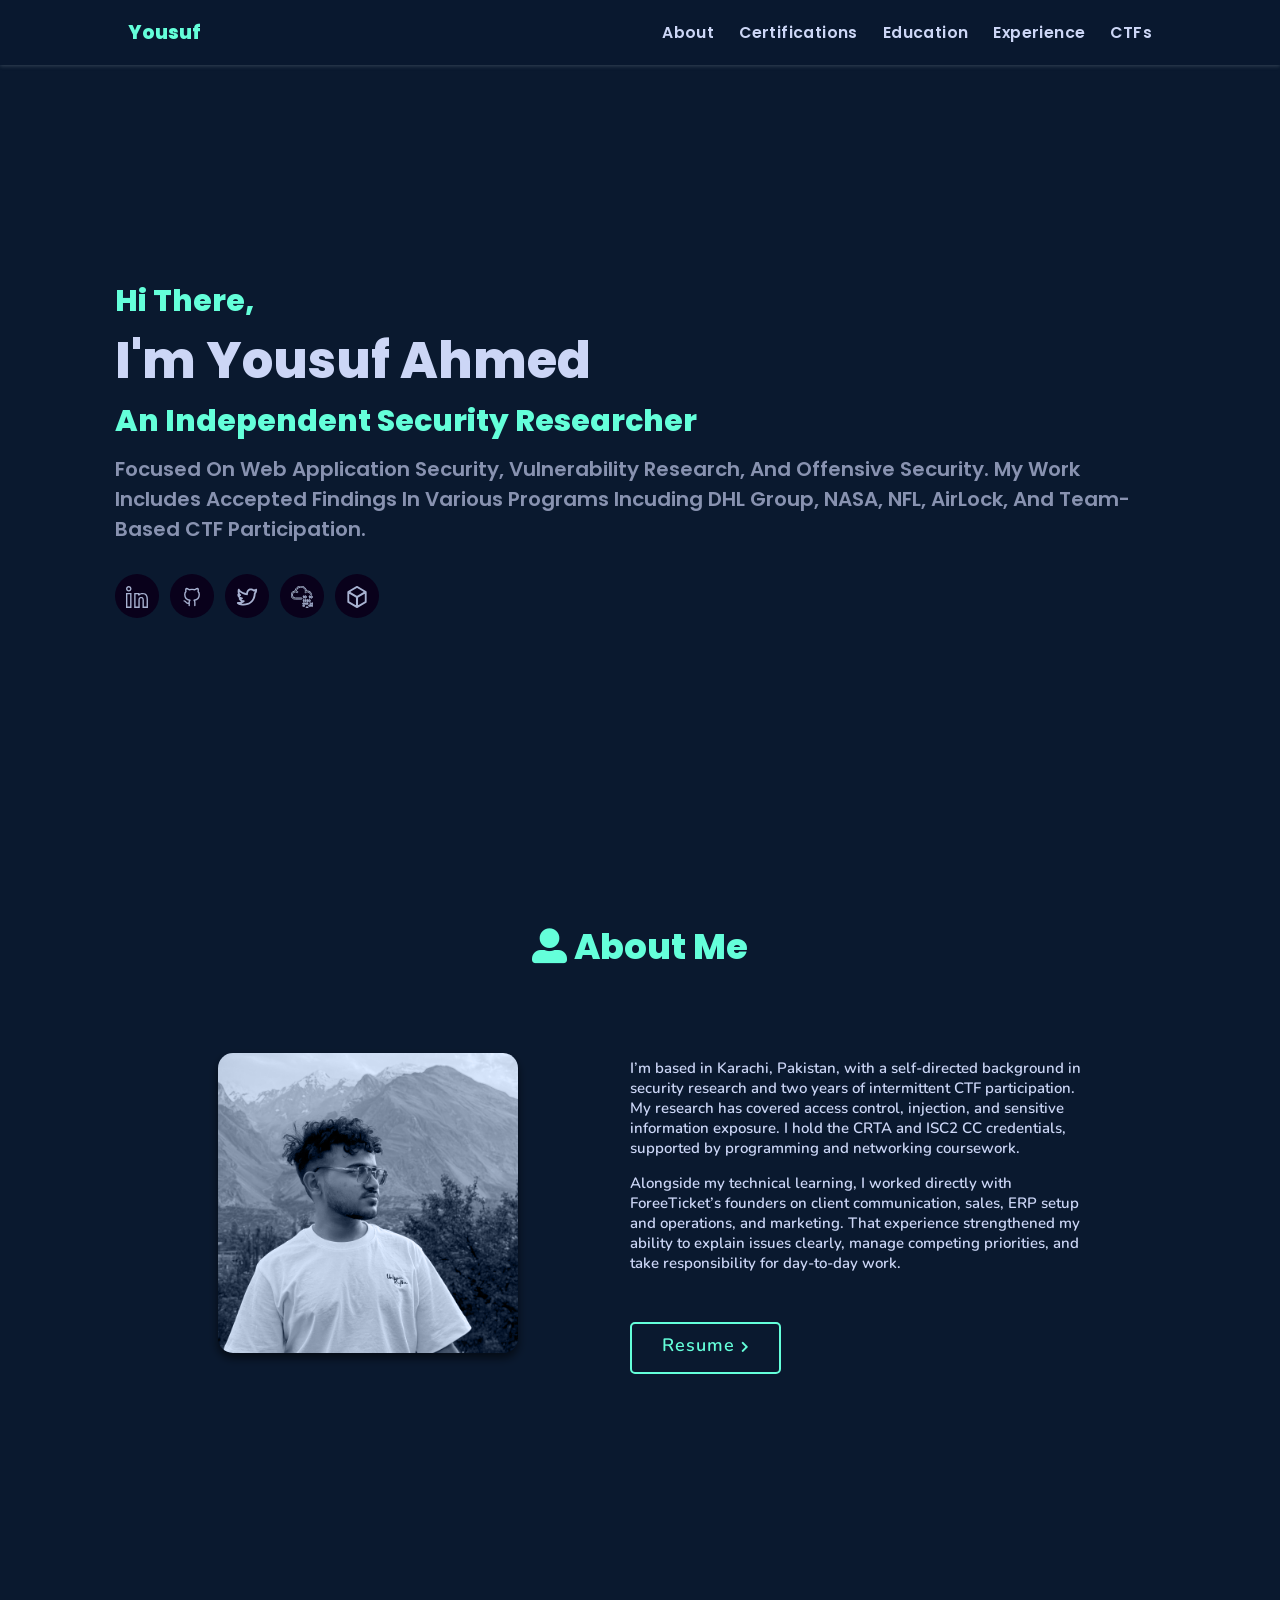
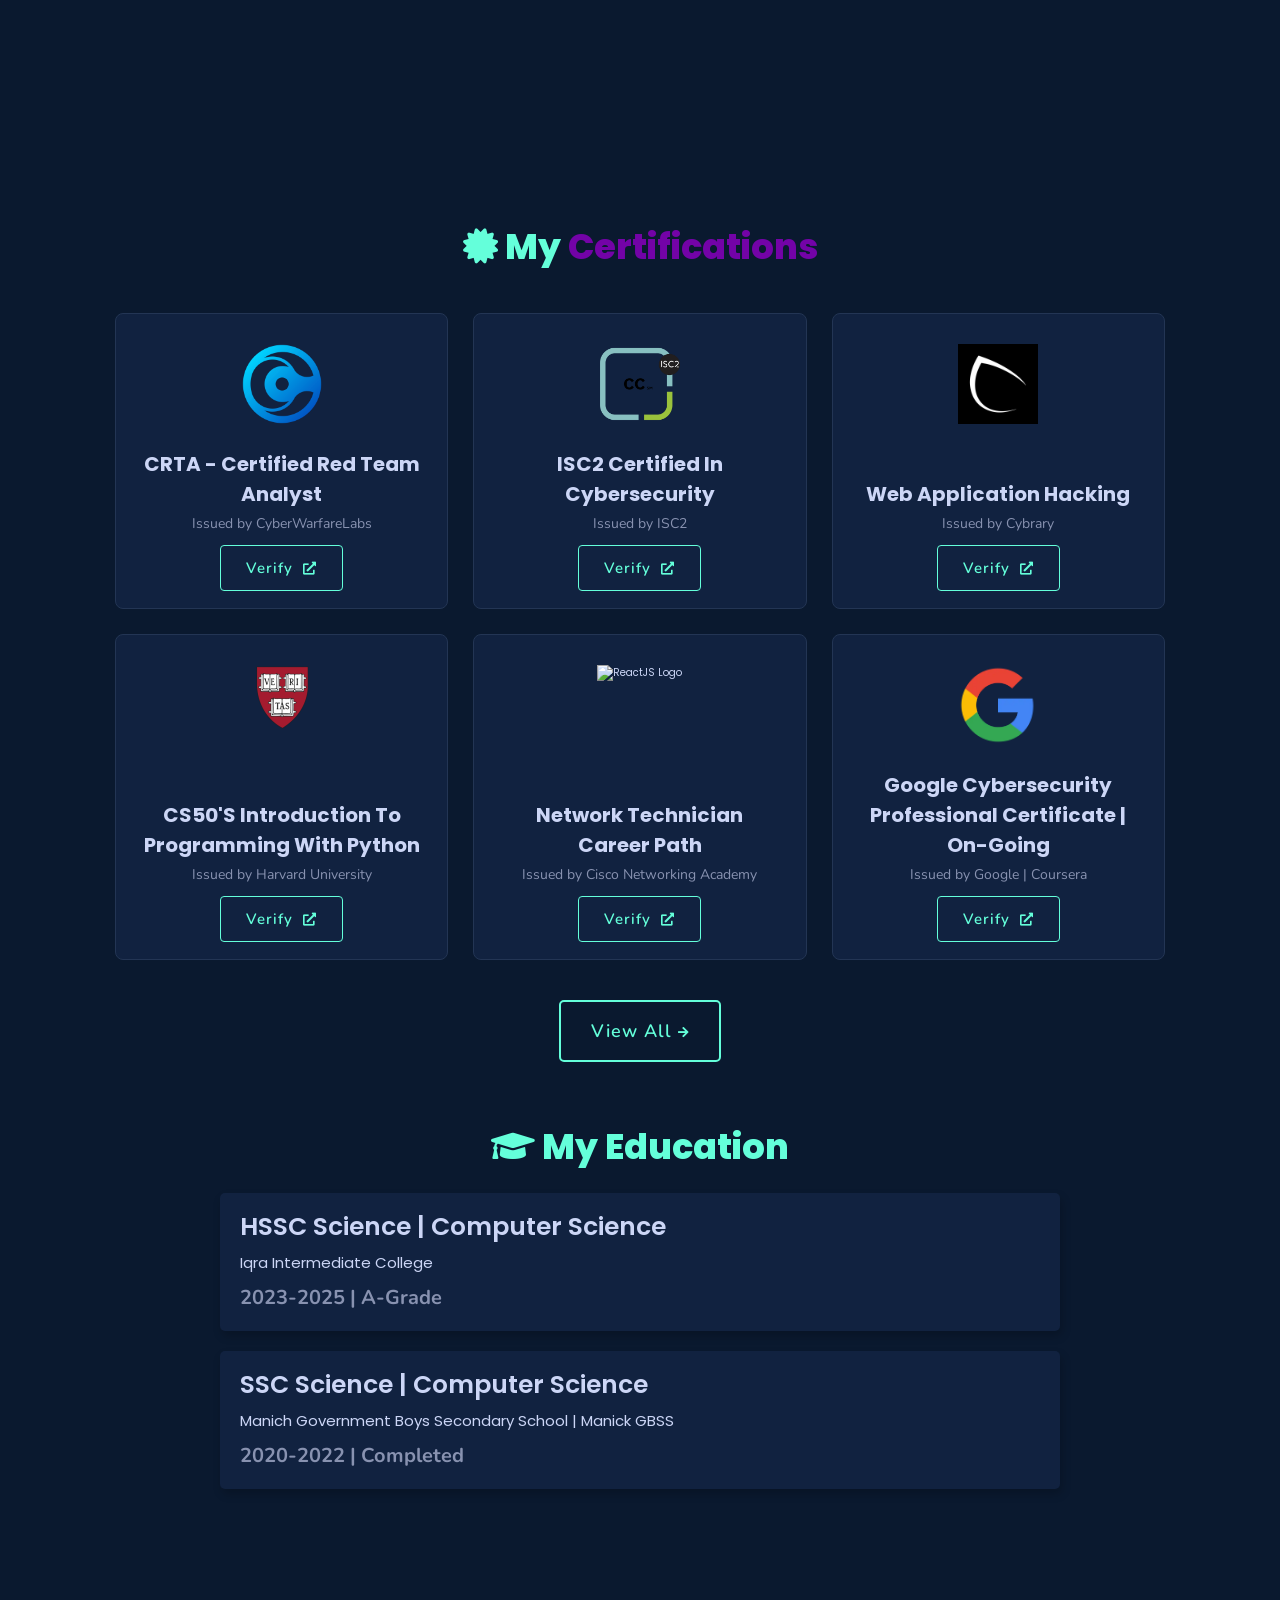
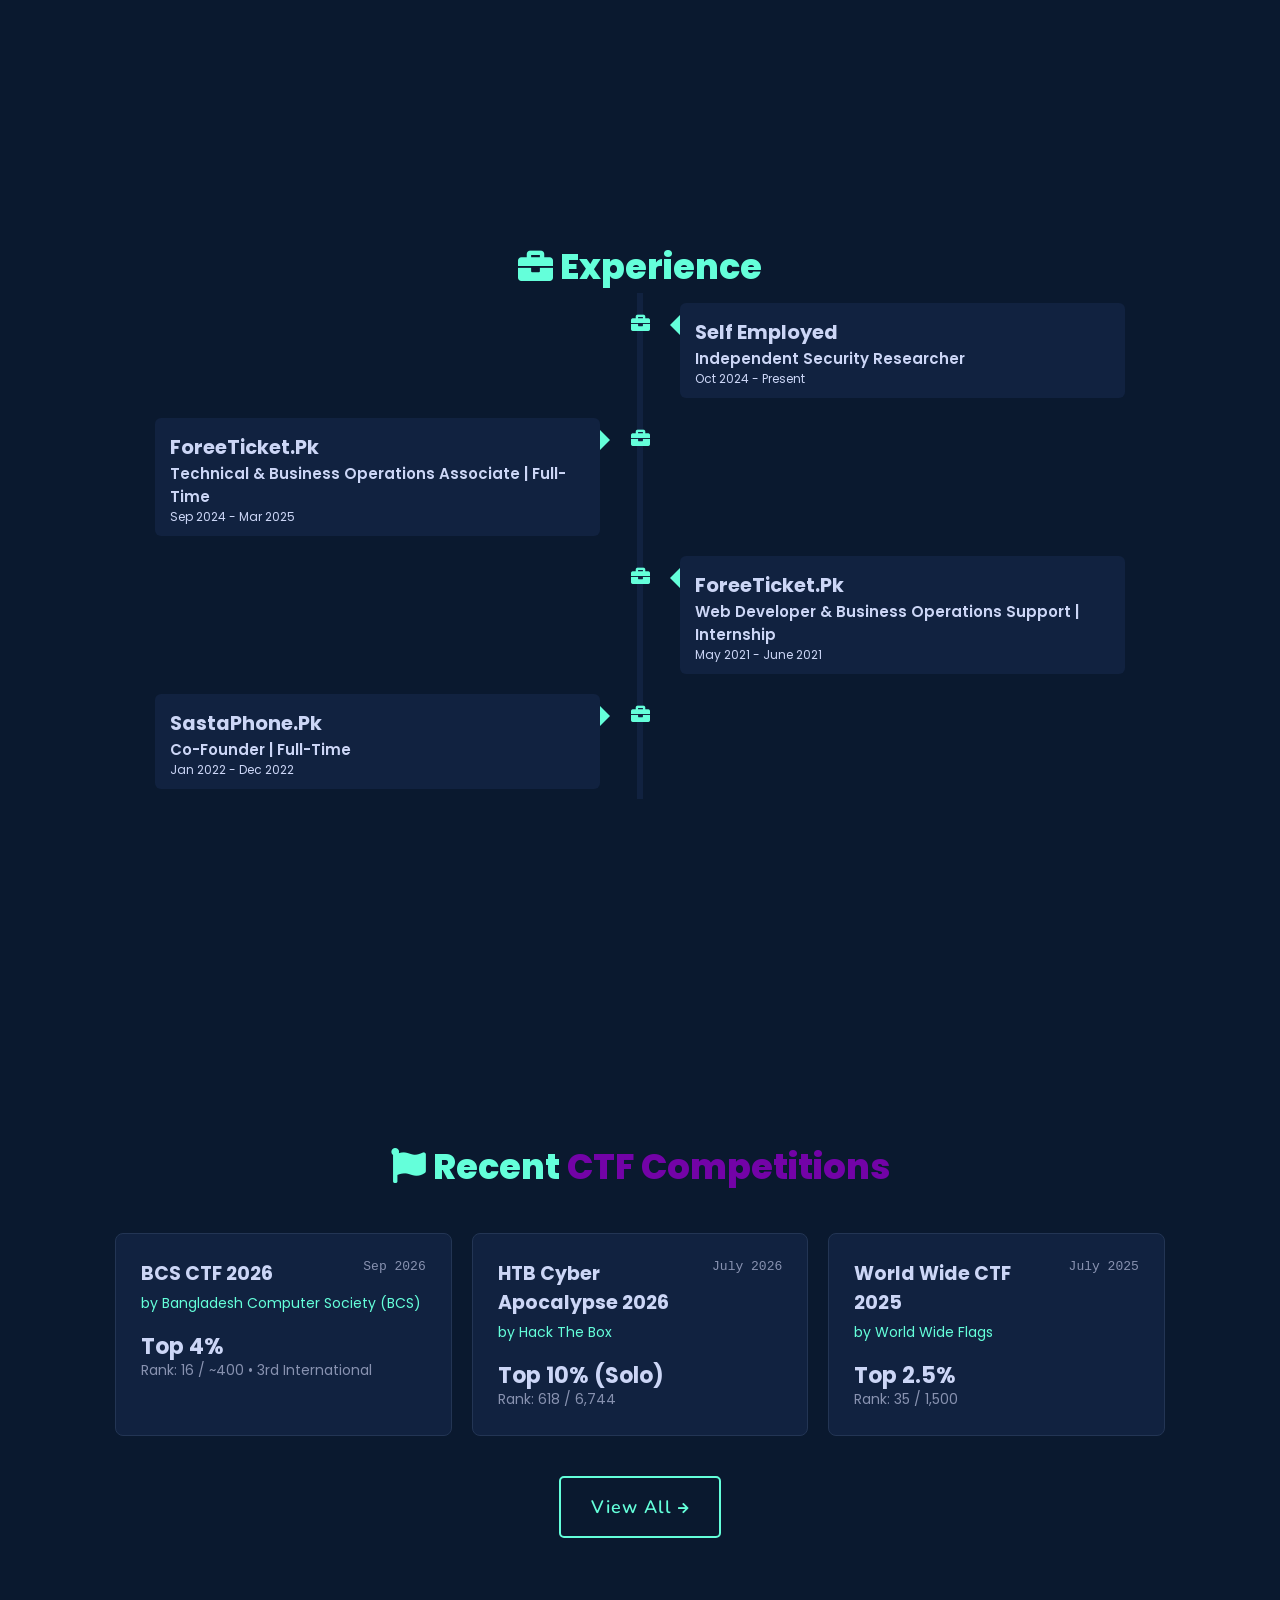
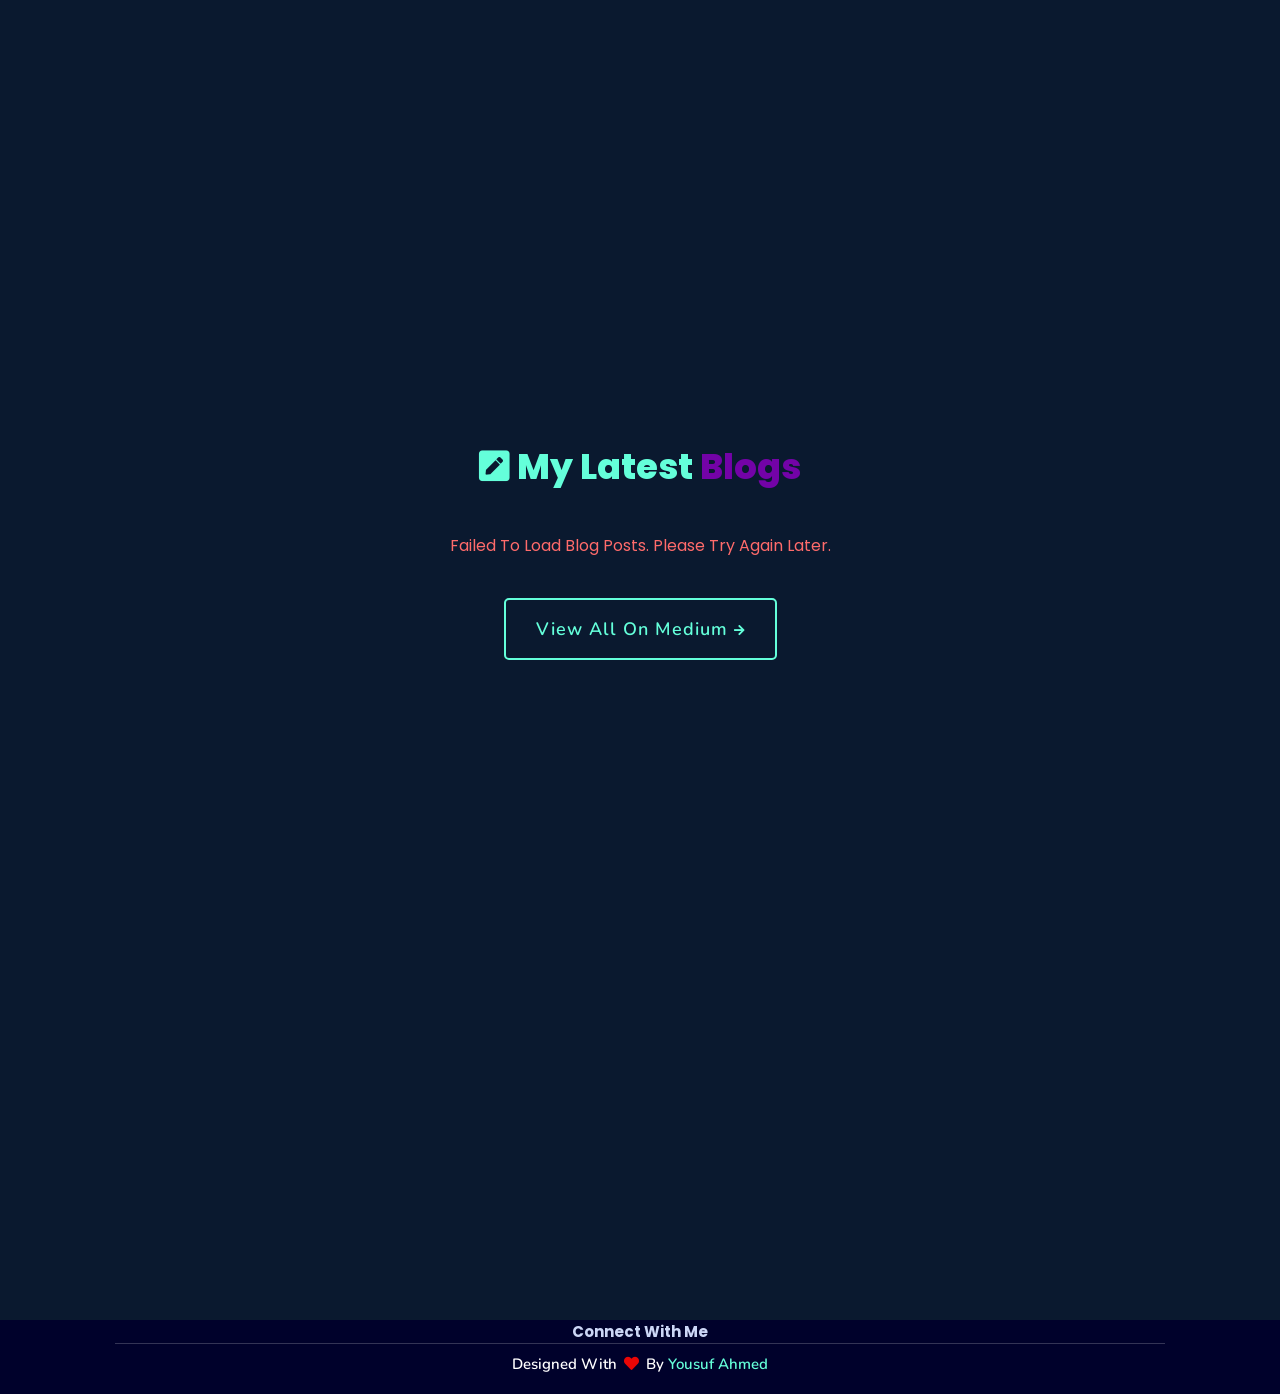
==== commit 8a7ab995: "Update BCS CTF 2026 standing display to Top 4%" ====
--- a/index.html
+++ b/index.html
@@ -337,7 +337,7 @@
           </div>
           <p class="ctf-organizer">by Bangladesh Computer Society (BCS)</p>
           <div class="ctf-rank">
-              <p>Top 16 (Top 4%)</p>
+              <p>Top 4%</p>
               <span>Rank: 16 / ~400 • 3rd International</span>
           </div>
       </div>
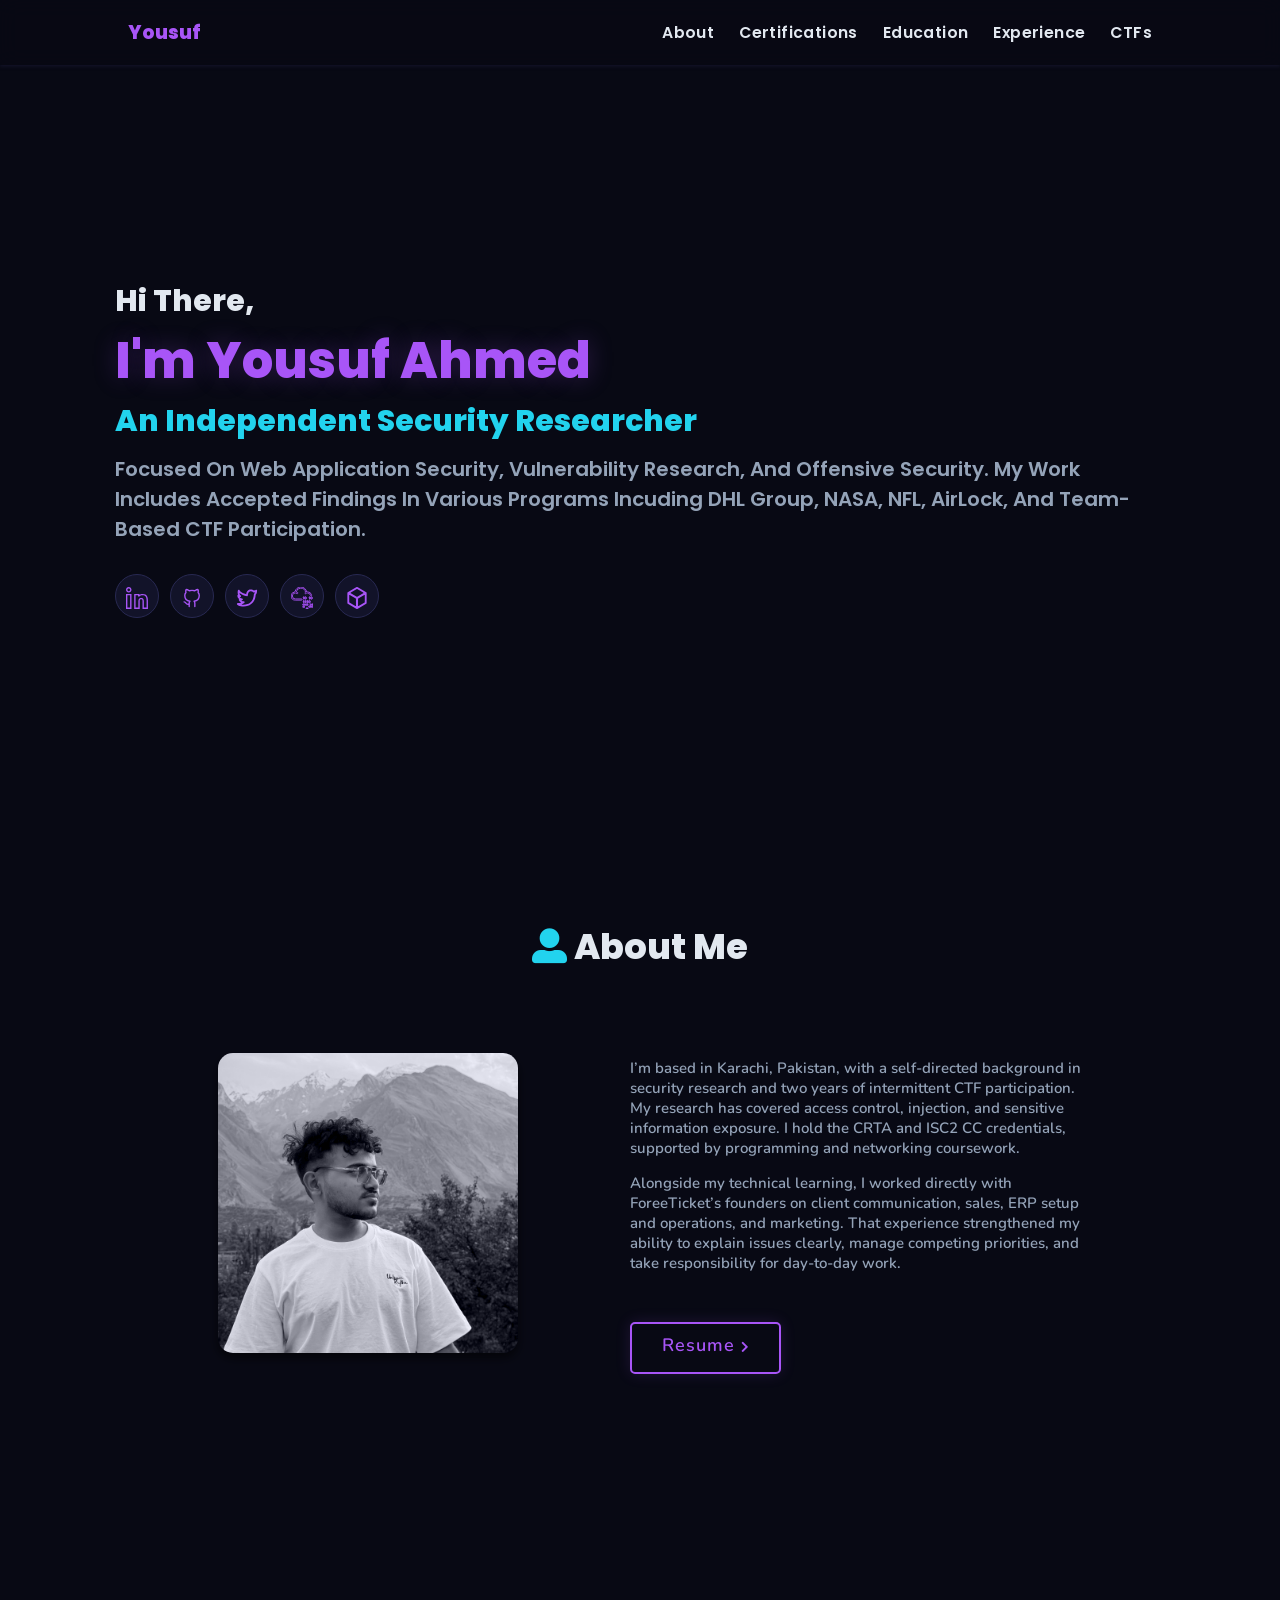
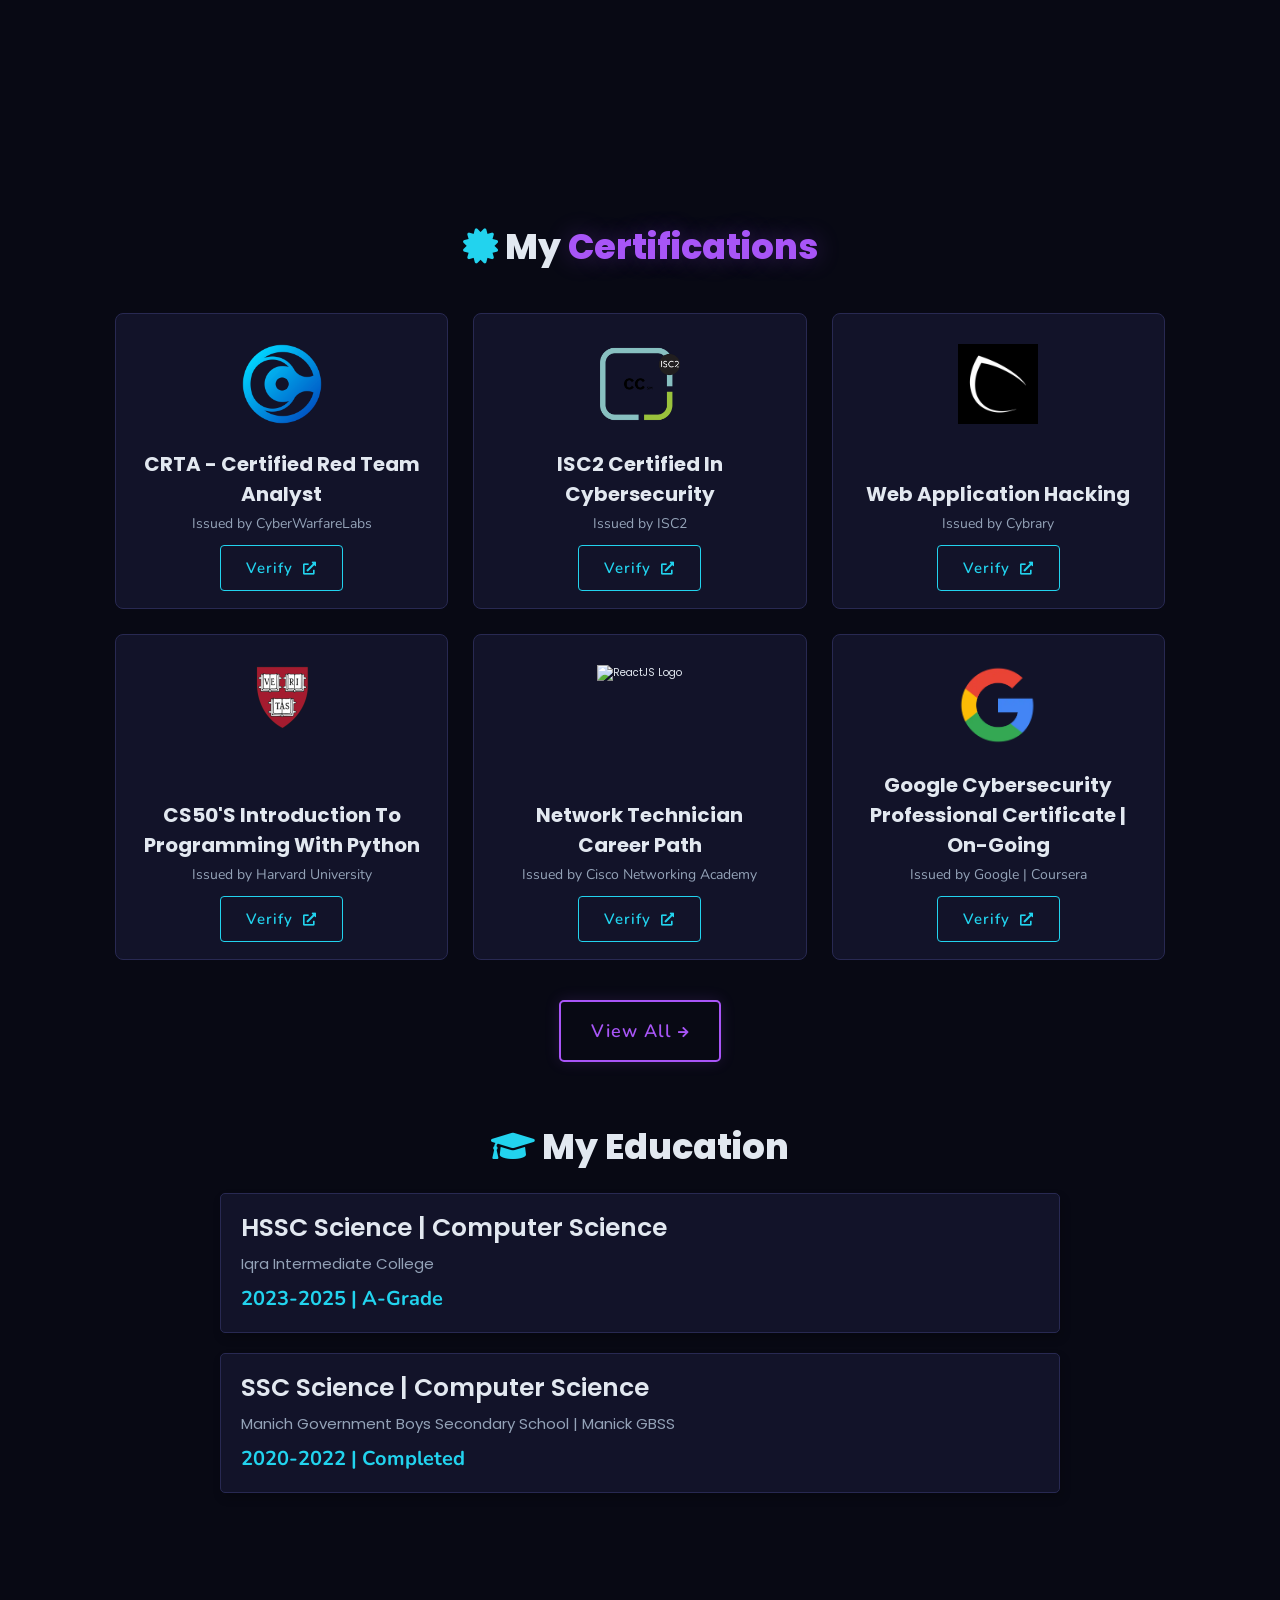
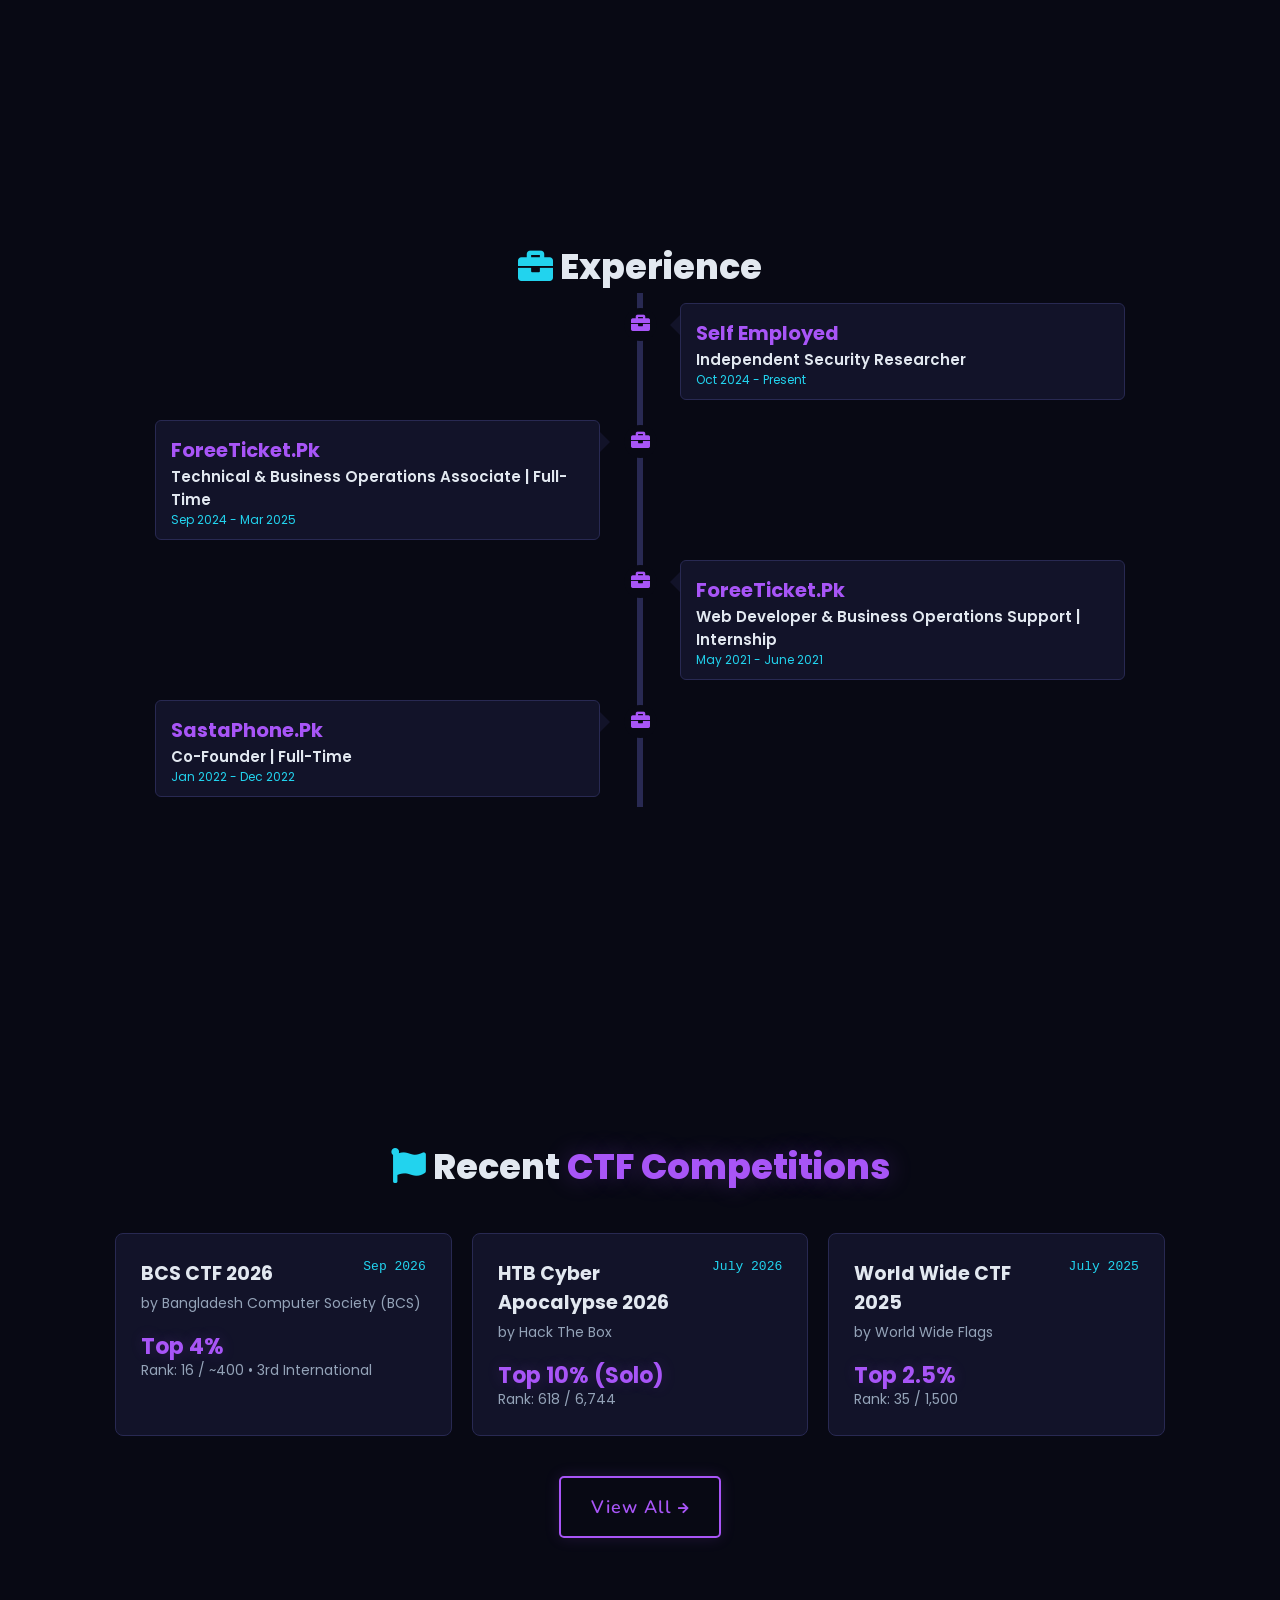
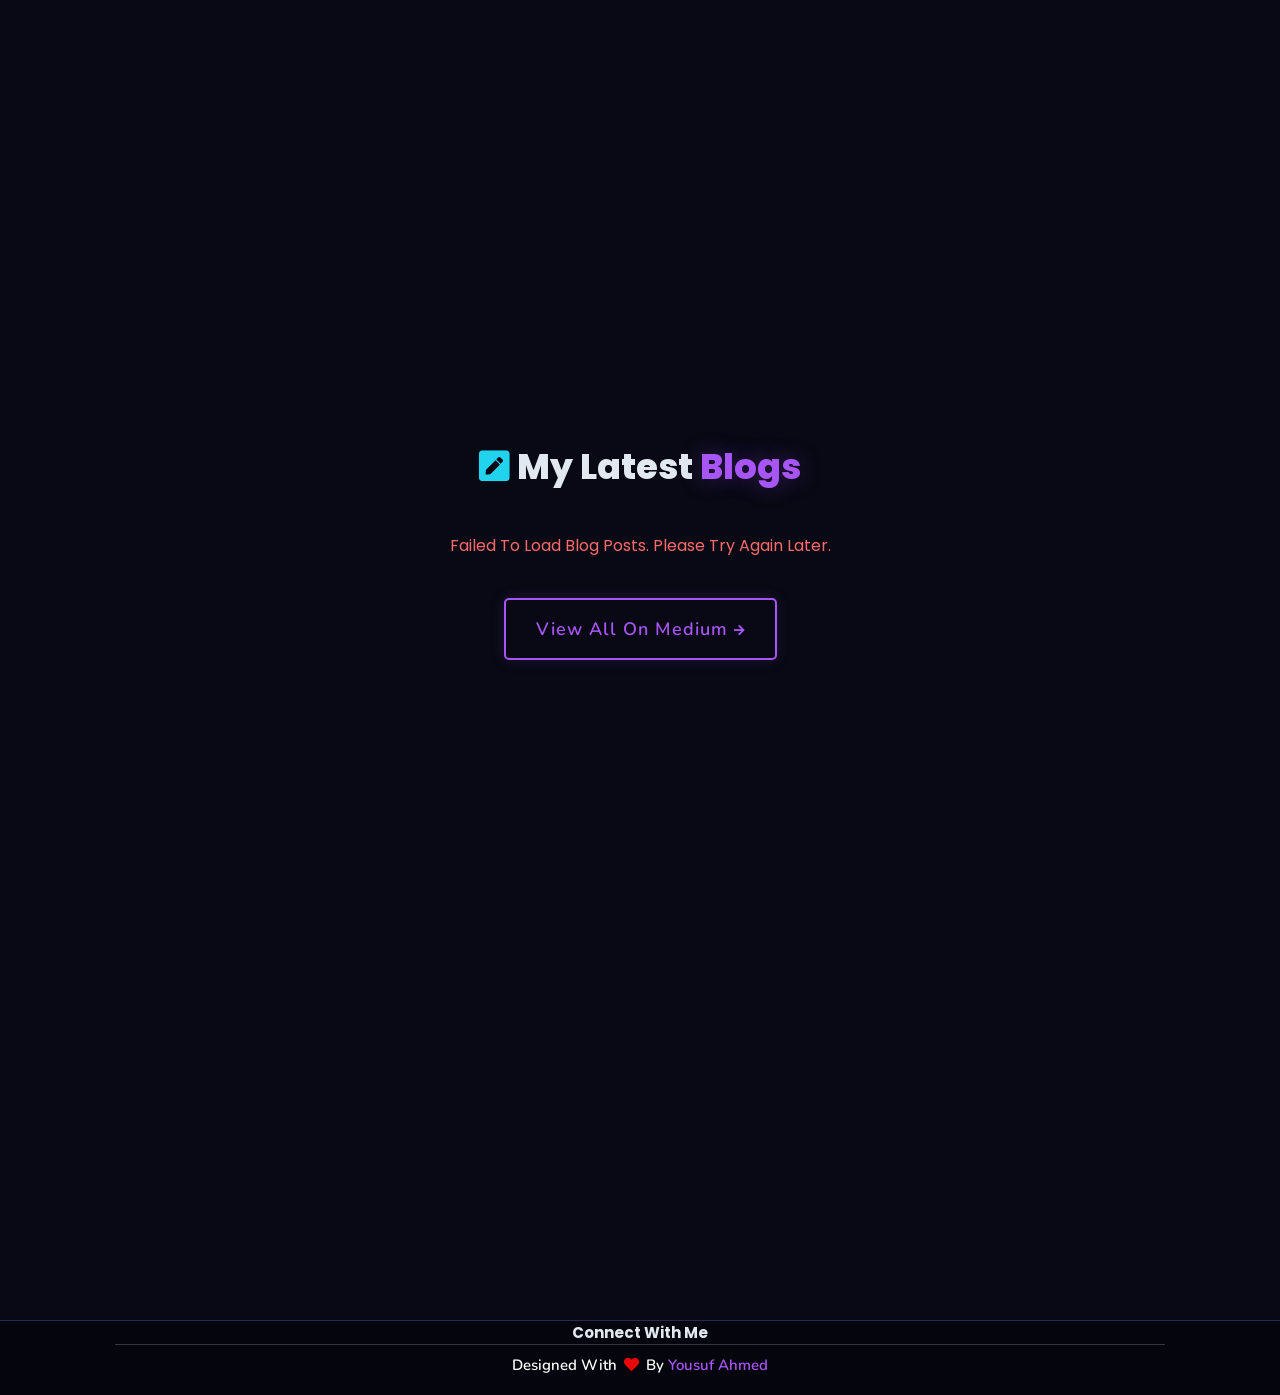
==== commit b8541c12: "Add Schema.org JSON-LD, Open Graph, Twitter Card, and canonical SEO meta tags" ====
--- a/index.html
+++ b/index.html
@@ -4,8 +4,167 @@
     <meta charset="UTF-8">
     <meta http-equiv="X-UA-Compatible" content="IE=edge">
     <meta name="viewport" content="width=device-width, initial-scale=1.0">
-    <meta name="keywords" content="yousuf ahmed, portfolio, yousuf, penetration tester, personal portfolio , portfolio design, portfolio website, personal portfolio" />
-    <meta name="description" content="Welcome to Yousuf's Portfolio. Cybersecurity and system hardening enthusiast" />
+    <meta name="keywords" content="yousuf ahmed, independent security researcher, penetration tester, bug bounty researcher, web application security, offensive security, ctf, portfolio" />
+    <meta name="description" content="Independent Security Researcher focused on web application security, vulnerability research, offensive security, and competitive CTF competitions." />
+    <meta name="author" content="Yousuf Ahmed" />
+    <meta name="robots" content="index, follow, max-image-preview:large" />
+    <link rel="canonical" href="https://yousuf-ahmed06.github.io/" />
+
+    <!-- Open Graph -->
+    <meta property="og:type" content="website" />
+    <meta property="og:site_name" content="Yousuf Ahmed" />
+    <meta property="og:url" content="https://yousuf-ahmed06.github.io/" />
+    <meta property="og:title" content="Yousuf Ahmed | Independent Security Researcher" />
+    <meta property="og:description" content="Independent Security Researcher focused on web application security, vulnerability research, offensive security, and competitive CTF competitions." />
+    <meta property="og:image" content="https://yousuf-ahmed06.github.io/assets/images/pfp.jpg" />
+    <meta property="og:image:width" content="3024" />
+    <meta property="og:image:height" content="3024" />
+    <meta property="og:image:alt" content="Yousuf Ahmed - Independent Security Researcher" />
+    <meta property="og:locale" content="en_US" />
+
+    <!-- Twitter Card -->
+    <meta name="twitter:card" content="summary" />
+    <meta name="twitter:site" content="@Yousuf_Ahmed__" />
+    <meta name="twitter:creator" content="@Yousuf_Ahmed__" />
+    <meta name="twitter:title" content="Yousuf Ahmed | Independent Security Researcher" />
+    <meta name="twitter:description" content="Independent Security Researcher focused on web application security, vulnerability research, offensive security, and competitive CTF competitions." />
+    <meta name="twitter:image" content="https://yousuf-ahmed06.github.io/assets/images/pfp.jpg" />
+    <meta name="twitter:image:alt" content="Yousuf Ahmed - Independent Security Researcher" />
+
+    <!-- Structured Data (Schema.org JSON-LD) -->
+    <script type="application/ld+json">
+    {
+      "@context": "https://schema.org",
+      "@graph": [
+        {
+          "@type": "WebSite",
+          "@id": "https://yousuf-ahmed06.github.io/#website",
+          "url": "https://yousuf-ahmed06.github.io/",
+          "name": "Yousuf Ahmed",
+          "description": "Portfolio of Yousuf Ahmed, Independent Security Researcher.",
+          "inLanguage": "en",
+          "publisher": {
+            "@id": "https://yousuf-ahmed06.github.io/#person"
+          }
+        },
+        {
+          "@type": "ProfilePage",
+          "@id": "https://yousuf-ahmed06.github.io/#webpage",
+          "url": "https://yousuf-ahmed06.github.io/",
+          "name": "Portfolio | Yousuf Ahmed",
+          "inLanguage": "en",
+          "isPartOf": {
+            "@id": "https://yousuf-ahmed06.github.io/#website"
+          },
+          "about": {
+            "@id": "https://yousuf-ahmed06.github.io/#person"
+          },
+          "mainEntity": {
+            "@id": "https://yousuf-ahmed06.github.io/#person"
+          }
+        },
+        {
+          "@type": "Person",
+          "@id": "https://yousuf-ahmed06.github.io/#person",
+          "name": "Yousuf Ahmed",
+          "url": "https://yousuf-ahmed06.github.io/",
+          "image": "https://yousuf-ahmed06.github.io/assets/images/pfp.jpg",
+          "jobTitle": "Independent Security Researcher",
+          "description": "Independent Security Researcher focused on web application security, vulnerability research, and offensive security, with accepted findings in programs including DHL Group, NASA, NFL, and AirLock, alongside competitive CTF participation.",
+          "homeLocation": {
+            "@type": "Place",
+            "address": {
+              "@type": "PostalAddress",
+              "addressLocality": "Karachi",
+              "addressCountry": "PK"
+            }
+          },
+          "knowsAbout": [
+            "Web Application Security",
+            "Vulnerability Research",
+            "Offensive Security",
+            "Penetration Testing",
+            "Red Teaming",
+            "Capture The Flag (CTF)",
+            "Access Control",
+            "System Hardening"
+          ],
+          "alumniOf": [
+            {
+              "@type": "EducationalOrganization",
+              "name": "Iqra Intermediate College"
+            },
+            {
+              "@type": "EducationalOrganization",
+              "name": "Manich Government Boys Secondary School"
+            }
+          ],
+          "hasCredential": [
+            {
+              "@type": "EducationalOccupationalCredential",
+              "name": "CRTA - Certified Red Team Analyst",
+              "credentialCategory": "certification",
+              "url": "https://labs.cyberwarfare.live/credential/achievement/699941795f7c23c92b9526df",
+              "recognizedBy": {
+                "@type": "Organization",
+                "name": "CyberWarfareLabs"
+              }
+            },
+            {
+              "@type": "EducationalOccupationalCredential",
+              "name": "ISC2 Certified in Cybersecurity",
+              "credentialCategory": "certification",
+              "url": "https://www.credly.com/earner/earned/badge/9ca20612-7b74-4362-81a1-ff822cde3df4",
+              "recognizedBy": {
+                "@type": "Organization",
+                "name": "ISC2"
+              }
+            },
+            {
+              "@type": "EducationalOccupationalCredential",
+              "name": "Web Application Hacking",
+              "credentialCategory": "certificate",
+              "url": "https://app.cybrary.it/profile/Yousuf06?tab=cert-completion&cert=CC-d7c0bf82-3b19-47c9-bdd1-d300d9e735c1",
+              "recognizedBy": {
+                "@type": "Organization",
+                "name": "Cybrary"
+              }
+            },
+            {
+              "@type": "EducationalOccupationalCredential",
+              "name": "CS50's Introduction to Programming with Python",
+              "credentialCategory": "certificate",
+              "url": "https://cs50.harvard.edu/certificates/488671b1-a074-48c4-bea2-55d0dd038d91",
+              "recognizedBy": {
+                "@type": "Organization",
+                "name": "Harvard University"
+              }
+            },
+            {
+              "@type": "EducationalOccupationalCredential",
+              "name": "Network Technician Career Path",
+              "credentialCategory": "certificate",
+              "url": "https://www.credly.com/earner/earned/badge/a7745f1a-ca04-4766-a8f4-03fdfa70868e",
+              "recognizedBy": {
+                "@type": "Organization",
+                "name": "Cisco Networking Academy"
+              }
+            }
+          ],
+          "sameAs": [
+            "https://www.linkedin.com/in/yousuf-ahmed27/",
+            "https://github.com/Yousuf-Ahmed06/",
+            "https://x.com/Yousuf_Ahmed__",
+            "https://medium.com/@yousuf06",
+            "https://tryhackme.com/p/yousufA",
+            "https://profile.hackthebox.com/profile/019fb451-08e6-7376-8910-a12cef165be2",
+            "https://hackerone.com/yousuf_06",
+            "https://app.intigriti.com/researcher/profile/yousuf_06"
+          ]
+        }
+      ]
+    }
+    </script>
     <!-- Custom CSS -->
     <link rel="stylesheet" href="./assets/css/style.css">
     <!-- Font Awesome (kept for other icons like the menu bar) -->
--- a/assets/css/style.css
+++ b/assets/css/style.css
@@ -16,16 +16,16 @@
   overflow-x: hidden;
   scroll-behavior: smooth;
   scroll-padding-top: 6.5rem;
-  color: #ccd6f6;
-  background: #0a192f;
+  color: #e2e8f0;
+  background: #080914;
 }
 body {
   font-family: "Poppins", sans-serif;
 }
 
 *::selection {
-  background: #2b3dda;
-  color: #fff;
+  background: rgba(168, 85, 247, 0.35);
+  color: #f3e8ff;
 }
 
 html {
@@ -36,10 +36,11 @@
   width: 0.8rem;
 }
 html::-webkit-scrollbar-track {
-  background: rgb(235, 202, 245);
+  background: #080914;
 }
 html::-webkit-scrollbar-thumb {
-  background: #420177;
+  background: #282952;
+  border-radius: 4px;
 }
 
 /* expand on hover effect for tilt class */
@@ -81,8 +82,9 @@
   justify-content: space-between;
   padding: 1.7rem 10%;
   height: 6.5rem;
-  background-color: rgba(10, 25, 47, 0.85);
-  box-shadow: 0 1px 4px rgba(146, 161, 176, 0.3);
+  background-color: rgba(8, 9, 20, 0.88);
+  backdrop-filter: blur(10px);
+  box-shadow: 0 1px 4px rgba(40, 41, 82, 0.4);
 }
 section {
   min-height: 100vh;
@@ -91,24 +93,28 @@
 }
 .heading {
   font-size: 3.5rem;
-  color: #64ffda;
+  color: #e2e8f0;
   font-weight: 800;
   text-align: center;
 }
+.heading i {
+  color: #22d3ee;
+}
 .heading span {
-  color: rgb(115, 3, 167);
+  color: #a855f7;
+  text-shadow: 0 0 25px rgba(168, 85, 247, 0.3);
 }
 header .logo {
   font-size: 1.9rem;
   font-weight: 800;
   text-decoration: none;
-  color: #64ffda;
+  color: #a855f7;
 }
 header .logo i {
   font-size: 2.2rem;
 }
 header .logo:hover {
-  color: #fc8c05;
+  color: #22d3ee;
 }
 header .navbar ul {
   list-style: none;
@@ -121,7 +127,7 @@
 }
 header .navbar ul li a {
   font-size: 1.57rem;
-  color: #ccd6f6;
+  color: #e2e8f0;
   font-weight: 600;
   text-decoration: none;
   letter-spacing: 0.04rem;
@@ -129,7 +135,7 @@
 }
 header .navbar ul li a.active,
 header .navbar ul li a:hover {
-  color: #64ffda;
+  color: #a855f7;
   padding: 0.5rem 0;
 }
 /* navbar ends */
@@ -138,7 +144,7 @@
 #menu {
   font-size: 3rem;
   cursor: pointer;
-  color: #64ffda;
+  color: #a855f7;
   background: transparent;
   border: none;
   display: none;
@@ -148,7 +154,7 @@
   width: 2.6rem;
   height: 0.3rem;
   margin: 0.5rem auto;
-  background-color: #64ffda;
+  background-color: #a855f7;
   transition: all 0.3s ease-in-out;
   border-radius: 2px;
 }
@@ -173,7 +179,9 @@
     height: 100%;
     text-align: left;
     align-items: flex-start;
-    color: #ccd6f6;
+    color: #e2e8f0;
+    background: #121329;
+    border-left: 1px solid #282952;
   }
   header .navbar ul {
     flex-flow: column;
@@ -198,7 +206,7 @@
     padding: 1rem;
     color: #fff;
     border-radius: 0.5rem;
-    border-bottom: 0.5rem solid #011aff;
+    border-bottom: 0.5rem solid #a855f7;
   }
   .fa-times {
     transform: rotate(180deg);
@@ -234,26 +242,22 @@
 .home .content h2 {
   font-size: 3rem;
   font-weight: 800;
-  color: #64ffda;
+  color: #e2e8f0;
 }
 .home .content h2 span {
   font-size: 5rem;
   font-weight: 800;
-  color: #ccd6f6;
-}
-.home .content h2 {
-  font-size: 3rem;
-  font-weight: 800;
-  color: #64ffda;
+  color: #a855f7;
+  text-shadow: 0 0 25px rgba(168, 85, 247, 0.25);
 }
 .home .content h3 {
   font-size: 3rem;
   font-weight: 800;
-  color: #64ffda;
+  color: #22d3ee;
 }
 .home .content p {
   font-size: 2rem;
-  color: #8892b0;
+  color: #94a3b8;
   font-weight: 600;
   padding: 1rem 0;
 }
@@ -275,8 +279,9 @@
   font-size: 2rem;
   display: inline-block;
   line-height: 44px;
-  color: #64ffda;
-  background-color: #09011b;
+  color: #a855f7;
+  background-color: #121329;
+  border: 1px solid #282952;
   width: 44px;
   height: 44px;
   text-align: center;
@@ -289,16 +294,17 @@
 .social-icons a:active,
 .social-icons a:focus,
 .social-icons a:hover {
-  color: #fff;
+  color: #22d3ee;
+  border-color: #22d3ee;
 }
 .social-icons li a {
-  color: #a8b2d1; /* Initial color: 'slate' */
+  color: #a855f7;
   transition: all 0.25s ease-in-out;
 }
 
 /* --- Hover Effect for ALL Social Icons --- */
 .social-icons li a:hover {
-  color: #64ffda; /* Hover color: 'green' */
+  color: #22d3ee;
 }
 
 /* --- SVG Sizing and Alignment --- */
@@ -348,7 +354,7 @@
   gap: 2rem;
   flex-wrap: wrap;
   padding: 4rem;
-  color: #ccd6f6;
+  color: #e2e8f0;
 }
 .about .row .image {
   text-align: center;
@@ -372,13 +378,13 @@
   padding: 3rem;
 }
 .about .row .content h3 {
-  color: #e6f1ff;
+  color: #f1f5f9;
   font-size: 2.5rem;
 }
 .about .row .content .tag {
   display: inline-block;
   font-size: 1.4rem;
-  color: #64ffda;
+  color: #22d3ee;
   font-weight: 600;
   margin-top: 1rem;
 }
@@ -388,6 +394,7 @@
   font-family: "Nunito";
   font-weight: 600;
   text-transform: none;
+  color: #94a3b8;
 }
 .about .row .content .box-container {
   display: flex;
@@ -400,7 +407,7 @@
   text-transform: none;
 }
 .about .row .content .box-container .box p span {
-  color: #64ffda;
+  color: #a855f7;
 }
 .resumebtn {
   margin-top: 6rem;
@@ -413,8 +420,9 @@
   color: #fff;
   font-family: "Nunito", sans-serif;
   background: transparent;
-  color: #64ffda;
-  border: 2px solid #64ffda;
+  color: #a855f7;
+  border: 2px solid #a855f7;
+  box-shadow: 0 0 15px rgba(168, 85, 247, 0.15);
   /* Smooth transition for the hover effect */
   transition: all 0.3s ease-out;
 }
@@ -432,8 +440,9 @@
 }
 .resumebtn .btn:hover,
 .viewall .btn:hover {
-  background: #64ffda;
-  color: #0a192f;
+  background: #a855f7;
+  color: #080914;
+  box-shadow: 0 6px 22px rgba(168, 85, 247, 0.35);
   transform: translateY(-5px);
 }
 .resumebtn .btn:hover i,
@@ -474,9 +483,9 @@
   margin-top: 0;
   margin-bottom: 3.5rem;
   padding: 2rem 2.5rem;
-  background: #112240;
+  background: #121329;
   border-radius: 8px;
-  border: 1px solid #233554;
+  border: 1px solid #282952;
 }
 
 .ctf-filter-container .filter-group {
@@ -490,7 +499,7 @@
 .ctf-filter-container .filter-group label {
   font-size: 1.3rem;
   font-weight: 600;
-  color: #ccd6f6;
+  color: #e2e8f0;
   display: flex;
   align-items: center;
   gap: 0.6rem;
@@ -498,14 +507,14 @@
 }
 
 .ctf-filter-container .filter-group label i {
-  color: #64ffda;
+  color: #22d3ee;
   font-size: 1.2rem;
 }
 
 .ctf-filter-container .filter-select {
-  background: #0a192f;
-  border: 1px solid #233554;
-  color: #ccd6f6;
+  background: #080914;
+  border: 1px solid #282952;
+  color: #e2e8f0;
   font-family: "Nunito", sans-serif;
   font-size: 1.4rem;
   font-weight: 600;
@@ -518,8 +527,8 @@
 
 .ctf-filter-container .filter-select:focus,
 .ctf-filter-container .filter-select:hover {
-  border-color: #64ffda;
-  box-shadow: 0 0 10px rgba(100, 255, 218, 0.15);
+  border-color: #a855f7;
+  box-shadow: 0 0 12px rgba(168, 85, 247, 0.22);
 }
 
 .ctf-filter-container .filter-actions {
@@ -534,8 +543,8 @@
 
 .ctf-filter-container .filter-reset-btn {
   background: transparent;
-  color: #64ffda;
-  border: 1px solid #64ffda;
+  color: #a855f7;
+  border: 1px solid #a855f7;
   font-family: "Nunito", sans-serif;
   font-size: 1.3rem;
   font-weight: 700;
@@ -549,13 +558,15 @@
 }
 
 .ctf-filter-container .filter-reset-btn:hover {
-  background: rgba(100, 255, 218, 0.12);
+  background: rgba(168, 85, 247, 0.15);
+  border-color: #c084fc;
+  color: #c084fc;
   transform: translateY(-2px);
 }
 
 .ctf-filter-container .ctf-count {
   font-size: 1.3rem;
-  color: #8892b0;
+  color: #22d3ee;
   font-family: 'SF Mono', 'Fira Code', monospace;
   white-space: nowrap;
 }
@@ -564,27 +575,27 @@
 .ctf-no-results {
   text-align: center;
   padding: 6rem 2rem;
-  background: #112240;
+  background: #121329;
   border-radius: 8px;
-  border: 1px dashed #233554;
+  border: 1px dashed #282952;
   margin-top: 2rem;
 }
 
 .ctf-no-results i {
   font-size: 4rem;
-  color: #8892b0;
+  color: #94a3b8;
   margin-bottom: 1.5rem;
 }
 
 .ctf-no-results h3 {
   font-size: 2rem;
-  color: #ccd6f6;
+  color: #e2e8f0;
   margin-bottom: 0.8rem;
 }
 
 .ctf-no-results p {
   font-size: 1.4rem;
-  color: #8892b0;
+  color: #94a3b8;
   font-family: "Nunito", sans-serif;
   margin-bottom: 2rem;
   text-transform: none;
@@ -597,8 +608,8 @@
   font-weight: 600;
   font-size: 1.5rem;
   background: transparent;
-  color: #64ffda;
-  border: 1px solid #64ffda;
+  color: #a855f7;
+  border: 1px solid #a855f7;
   cursor: pointer;
   display: inline-flex;
   align-items: center;
@@ -607,7 +618,9 @@
 }
 
 .ctf-no-results .btn:hover {
-  background: rgba(100, 255, 218, 0.12);
+  background: rgba(168, 85, 247, 0.15);
+  color: #c084fc;
+  border-color: #c084fc;
   transform: translateY(-2px);
 }
 
@@ -650,9 +663,9 @@
   font-family: "Nunito", sans-serif;
   font-weight: 600;
   font-size: 1.45rem;
-  color: #64ffda;
+  color: #a855f7;
   background: transparent;
-  border: 1px solid #64ffda;
+  border: 1px solid #a855f7;
   text-decoration: none;
   letter-spacing: 0.04rem;
   transition: all 0.3s ease;
@@ -660,11 +673,11 @@
 
 header.ctfs-header .navbar ul li a.nav-back-btn:hover,
 header.ctfs-header .nav-back-btn:hover {
-  background: rgba(100, 255, 218, 0.12);
-  color: #64ffda;
+  background: rgba(168, 85, 247, 0.15);
+  color: #c084fc;
   transform: translateX(-4px);
-  border: 1px solid #64ffda;
-  border-bottom: 1px solid #64ffda;
+  border: 1px solid #c084fc;
+  border-bottom: 1px solid #c084fc;
   padding: 0.8rem 1.8rem;
 }
 
@@ -699,19 +712,20 @@
     display: inline-flex;
     padding: 0.7rem 1.4rem;
     font-size: 1.3rem;
-    color: #64ffda;
+    color: #a855f7;
     border-radius: 4px;
-    border: 1px solid #64ffda;
-    border-bottom: 1px solid #64ffda;
+    border: 1px solid #a855f7;
+    border-bottom: 1px solid #a855f7;
   }
 
   header.ctfs-header .navbar ul li a.nav-back-btn:hover,
   header.ctfs-header .nav-back-btn:hover {
     padding: 0.7rem 1.4rem;
-    color: #64ffda;
-    border: 1px solid #64ffda;
-    border-bottom: 1px solid #64ffda;
+    color: #c084fc;
+    border: 1px solid #c084fc;
+    border-bottom: 1px solid #c084fc;
     border-radius: 4px;
+    background: rgba(168, 85, 247, 0.15);
   }
 }
 
@@ -736,7 +750,7 @@
 
 .ctfs-page .quote {
   font-size: 1.6rem;
-  color: #8892b0;
+  color: #94a3b8;
   text-align: center;
   max-width: 700px;
   margin: 1.5rem auto 4rem auto;
@@ -753,7 +767,7 @@
 
 /* certifications section starts */
 .certifications {
-    background: #0a192f; /* Match the primary dark background */
+    background: #080914;
 }
 
 .certifications .box-container {
@@ -766,7 +780,7 @@
 }
 
 .certifications .box {
-    background: #112240; /* 'light-navy' color for card background */
+    background: #121329;
     border-radius: 8px;
     padding: 3rem 2.5rem;
     text-align: center;
@@ -774,11 +788,12 @@
     flex-direction: column;
     justify-content: space-between;
     transition: all 0.3s ease;
-    border: 1px solid #233554; /* 'lightest-navy' for a subtle border */
+    border: 1px solid #282952;
 }
 
 .certifications .box:hover {
-    box-shadow: 0 10px 25px rgba(100, 255, 218, 0.1);
+    box-shadow: 0 10px 25px rgba(168, 85, 247, 0.15);
+    border-color: #a855f7;
 }
 
 .certifications .cert-image img {
@@ -789,14 +804,14 @@
 
 .certifications .cert-content h3 {
     font-size: 2rem;
-    color: #ccd6f6; /* 'lightest-slate' color for titles */
+    color: #e2e8f0;
     font-weight: 700;
     margin-bottom: 0.5rem;
 }
 
 .certifications .cert-content .issuer {
     font-size: 1.4rem;
-    color: #8892b0; /* 'slate' color for secondary text */
+    color: #94a3b8;
     font-family: 'Nunito', sans-serif;
     margin-bottom: 2.5rem;
     text-transform: none; /* Override the global capitalize */
@@ -811,14 +826,15 @@
     font-size: 1.5rem;
     letter-spacing: 0.1rem;
     background: transparent;
-    color: #64ffda; /* 'green' accent color */
-    border: 1px solid #64ffda;
+    color: #22d3ee;
+    border: 1px solid #22d3ee;
     transition: all 0.3s ease;
 }
 
 .certifications .box .btn:hover {
-    background: rgba(100, 255, 218, 0.1); /* 'green-tint' on hover */
-    color: #64ffda;
+    background: rgba(34, 211, 238, 0.12);
+    color: #22d3ee;
+    box-shadow: 0 0 15px rgba(34, 211, 238, 0.25);
 }
 
 .certifications .box .btn i {
@@ -862,10 +878,12 @@
   margin-top: 2rem;
   overflow: hidden;
   transition: 0.3s;
-  background: #112240;
+  background: #121329;
+  border: 1px solid #282952;
 }
 .education .box-container .box:hover {
-  box-shadow: 1rem 0.5rem 1.2rem rgba(0, 0, 0, 0.3);
+  box-shadow: 0 8px 24px rgba(168, 85, 247, 0.12);
+  border-color: #a855f7;
 }
 .education .box-container .box .image {
   flex: 1 1 20rem;
@@ -887,7 +905,7 @@
 }
 .education .box-container .box .content h3 {
   font-size: 2.5rem;
-  color: #ccd6f6;
+  color: #e2e8f0;
   padding: 0.5rem 0;
   font-weight: 600;
   text-align: left;
@@ -897,10 +915,11 @@
   font-size: 1.5rem;
   margin-left: 1rem;
   text-align: left;
+  color: #94a3b8;
 }
 .education h4 {
   font-size: 2rem;
-  color: #8892b0;
+  color: #22d3ee;
   text-align: left;
   margin: 1rem;
   font-family: "Nunito", sans-serif;
@@ -948,7 +967,7 @@
   content: "";
   position: absolute;
   width: 6px;
-  background: #112240;
+  background: #282952;
   top: 0;
   bottom: 0;
   left: 50%;
@@ -975,7 +994,8 @@
   font-size: 1.89rem;
   text-align: center;
   font-weight: 600;
-  color: #64ffda;
+  color: #a855f7;
+  background: #080914;
   font-family: "Font Awesome\ 5 Free";
 }
 .experience .left {
@@ -993,9 +1013,9 @@
   width: 0;
   z-index: 1;
   right: 30px;
-  border: medium solid #64ffda;
+  border: medium solid #121329;
   border-width: 10px 0 10px 10px;
-  border-color: transparent transparent transparent #64ffda;
+  border-color: transparent transparent transparent #121329;
 }
 /* arrows pointing left  */
 .experience .right::before {
@@ -1006,22 +1026,24 @@
   width: 0;
   z-index: 1;
   left: 30px;
-  border: medium solid #f68c09;
+  border: medium solid #121329;
   border-width: 10px 10px 10px 0;
-  border-color: transparent #64ffda transparent transparent;
+  border-color: transparent #121329 transparent transparent;
 }
 .experience .right::after {
   left: -16px;
 }
 .experience .content {
-  background-color: #112240;
+  background-color: #121329;
   position: relative;
   border-radius: 6px;
+  border: 1px solid #282952;
 }
 .experience .content .tag {
   font-size: 1.3rem;
   padding-top: 1.5rem;
   padding-left: 1.5rem;
+  color: #a855f7;
 }
 .experience .content .desc {
   margin-left: 1.5rem;
@@ -1030,9 +1052,11 @@
 .experience .content .desc h3 {
   font-size: 1.5rem;
   font-weight: 600;
+  color: #e2e8f0;
 }
 .experience .content .desc p {
   font-size: 1.2rem;
+  color: #22d3ee;
 }
 
 /* Media queries - Responsive timeline on screens less than 600px wide */
@@ -1056,9 +1080,9 @@
   }
   .experience .container::before {
     left: 61px;
-    border: medium solid #f68c09;
+    border: medium solid #121329;
     border-width: 10px 10px 10px 0;
-    border-color: transparent #f68c09 transparent transparent;
+    border-color: transparent #121329 transparent transparent;
   }
   .experience .left::after {
     left: 15px;
@@ -1074,7 +1098,7 @@
 /* experience section ends */
 
 .ctf-section {
-  background: #0a192f;
+  background: #080914;
   padding-bottom: 5rem;
 }
 
@@ -1087,15 +1111,16 @@
 }
 
 .ctf-section .box {
-  background: #112240; /* light-navy */
+  background: #121329;
   padding: 2.5rem;
   border-radius: 8px;
-  border: 1px solid #233554; /* lightest-navy */
+  border: 1px solid #282952;
   transition: all 0.3s ease;
 }
 
 .ctf-section .box:hover {
-  box-shadow: 0 8px 20px rgba(100, 255, 218, 0.08);
+  border-color: #a855f7;
+  box-shadow: 0 8px 24px rgba(168, 85, 247, 0.15);
 }
 
 .ctf-section .ctf-header {
@@ -1107,13 +1132,13 @@
 
 .ctf-section .ctf-name {
   font-size: 1.9rem;
-  color: #ccd6f6; /* lightest-slate */
+  color: #e2e8f0;
   font-weight: 700;
 }
 
 .ctf-section .ctf-date {
   font-size: 1.3rem;
-  color: #8892b0; /* slate */
+  color: #22d3ee;
   font-family: 'SF Mono', 'Fira Code', monospace;
   white-space: nowrap;
   margin-left: 1rem;
@@ -1121,22 +1146,23 @@
 
 .ctf-section .ctf-organizer {
   font-size: 1.4rem;
-  color: #64ffda; /* green */
+  color: #94a3b8;
   margin-bottom: 2rem;
   text-transform: none;
 }
 
 .ctf-section .ctf-rank p {
   font-size: 2.2rem;
-  color: #ccd6f6;
+  color: #a855f7;
   font-weight: bold;
   margin: 0;
   line-height: 1.2;
+  text-shadow: 0 0 15px rgba(168, 85, 247, 0.2);
 }
 
 .ctf-section .ctf-rank span {
   font-size: 1.4rem;
-  color: #8892b0;
+  color: #94a3b8;
   text-transform: none;
 }
 
@@ -1164,22 +1190,23 @@
 
 .blog-section .loading-blogs {
   font-size: 1.6rem;
-  color: #8892b0;
+  color: #94a3b8;
   grid-column: 1 / -1; 
   text-align: center;
 }
 
 .blog-section .box {
-  background-color: #112240;
+  background-color: #121329;
   border-radius: 8px;
-  border: 1px solid #233554;
+  border: 1px solid #282952;
   transition: all 0.3s ease;
   display: flex; /* Use flexbox to structure the card content */
   flex-direction: column;
 }
 
 .blog-section .box:hover {
-  box-shadow: 0 10px 25px rgba(100, 255, 218, 0.1);
+  box-shadow: 0 10px 25px rgba(168, 85, 247, 0.15);
+  border-color: #a855f7;
 }
 
 .blog-section .blog-content {
@@ -1191,7 +1218,7 @@
 
 .blog-section .blog-content h3 {
   font-size: 1.8rem;
-  color: #ccd6f6;
+  color: #e2e8f0;
   margin-bottom: 1rem;
   line-height: 1.4;
 }
@@ -1202,12 +1229,12 @@
 }
 
 .blog-section .blog-content h3 a:hover {
-  color: #64ffda;
+  color: #a855f7;
 }
 
 .blog-section .blog-content p {
   font-size: 1.4rem;
-  color: #a8b2d1;
+  color: #94a3b8;
   line-height: 1.6;
   text-transform: none;
   flex-grow: 1; /* Pushes the meta info to the bottom */
@@ -1216,9 +1243,9 @@
 .blog-section .blog-meta {
   padding: 1.5rem 2.5rem;
   margin-top: auto;
-  border-top: 1px solid #233554;
+  border-top: 1px solid #282952;
   font-size: 1.3rem;
-  color: #8892b0;
+  color: #22d3ee;
   font-family: 'SF Mono', 'Fira Code', monospace;
   display: flex;
   justify-content: space-between;
@@ -1234,7 +1261,8 @@
 .footer {
   min-height: auto;
   padding-top: 0;
-  background: rgb(0, 1, 43);
+  background: #05060d;
+  border-top: 1px solid #282952;
 }
 .footer .box-container {
   display: flex;
@@ -1259,7 +1287,7 @@
 }
 .footer .box-container .box p i {
   padding-right: 1rem;
-  color: #64ffda;
+  color: #a855f7;
 }
 .footer .box-container .box a {
   font-size: 1.5rem;
@@ -1268,7 +1296,7 @@
   display: block;
 }
 .footer .box-container .box a:hover {
-  color: #64ffda;
+  color: #22d3ee;
 }
 .footer .box-container .box .share {
   display: flex;
@@ -1291,8 +1319,8 @@
 .footer .box-container .box .share a:hover {
   background: transparent;
   transform: scale(0.98);
-  border: 0.1rem solid rgb(180, 178, 178);
-  color: #64ffda;
+  border: 0.1rem solid #a855f7;
+  color: #22d3ee;
 }
 .footer .credit {
   padding: 1rem 0 0 0;
@@ -1304,7 +1332,10 @@
   border-top: 0.1rem solid #fff3;
 }
 .footer .credit a {
-  color: #64ffda;
+  color: #a855f7;
+}
+.footer .credit a:hover {
+  color: #22d3ee;
 }
 .footer .fa {
   color: #e90606;
@@ -1356,8 +1387,9 @@
   right: 2rem;
   padding: 1rem 1.5rem;
   font-size: 2rem;
-  background: #64ffda;
-  color: rgb(13, 0, 44);
+  background: #a855f7;
+  color: #080914;
+  box-shadow: 0 0 15px rgba(168, 85, 247, 0.35);
   border-radius: 50%;
   transition: 1s linear;
   z-index: 1000;
@@ -1377,7 +1409,7 @@
   justify-content: center;
   padding: 10rem 2rem 5rem;
   text-align: center;
-  background: radial-gradient(circle at 50% 38%, rgba(100, 255, 218, 0.05) 0%, rgba(10, 25, 47, 0) 70%);
+  background: radial-gradient(circle at 50% 38%, rgba(168, 85, 247, 0.08) 0%, rgba(8, 9, 20, 0) 70%);
 }
 
 .page_404 .container {
@@ -1393,25 +1425,25 @@
   font-size: 14rem;
   font-weight: 800;
   line-height: 1;
-  color: #64ffda;
+  color: #a855f7;
   font-family: "Poppins", sans-serif;
   letter-spacing: 0.6rem;
   margin-bottom: 1.5rem;
-  text-shadow: 0 0 35px rgba(100, 255, 218, 0.3);
+  text-shadow: 0 0 35px rgba(168, 85, 247, 0.35);
   user-select: none;
 }
 
 .page_404 .msg h3 {
   font-size: 2.8rem;
   font-weight: 700;
-  color: #ccd6f6;
+  color: #e2e8f0;
   margin-bottom: 1.2rem;
   font-family: "Poppins", sans-serif;
 }
 
 .page_404 .msg p {
   font-size: 1.65rem;
-  color: #8892b0;
+  color: #94a3b8;
   line-height: 1.7;
   max-width: 48rem;
   margin: 0 auto 3.2rem;
@@ -1432,9 +1464,10 @@
   font-family: "Nunito", sans-serif;
   font-weight: 600;
   font-size: 1.55rem;
-  color: #64ffda;
+  color: #a855f7;
   background: transparent;
-  border: 1.5px solid #64ffda;
+  border: 1.5px solid #a855f7;
+  box-shadow: 0 0 15px rgba(168, 85, 247, 0.15);
   text-decoration: none;
   cursor: pointer;
   transition: all 0.3s ease;
@@ -1447,9 +1480,11 @@
 }
 
 .page_404 .btn:hover {
-  background: rgba(100, 255, 218, 0.1);
+  background: rgba(168, 85, 247, 0.15);
+  color: #c084fc;
+  border-color: #c084fc;
   transform: translateY(-2px);
-  box-shadow: 0 4px 18px rgba(100, 255, 218, 0.2);
+  box-shadow: 0 4px 18px rgba(168, 85, 247, 0.25);
 }
 
 .page_404 .btn:hover i {
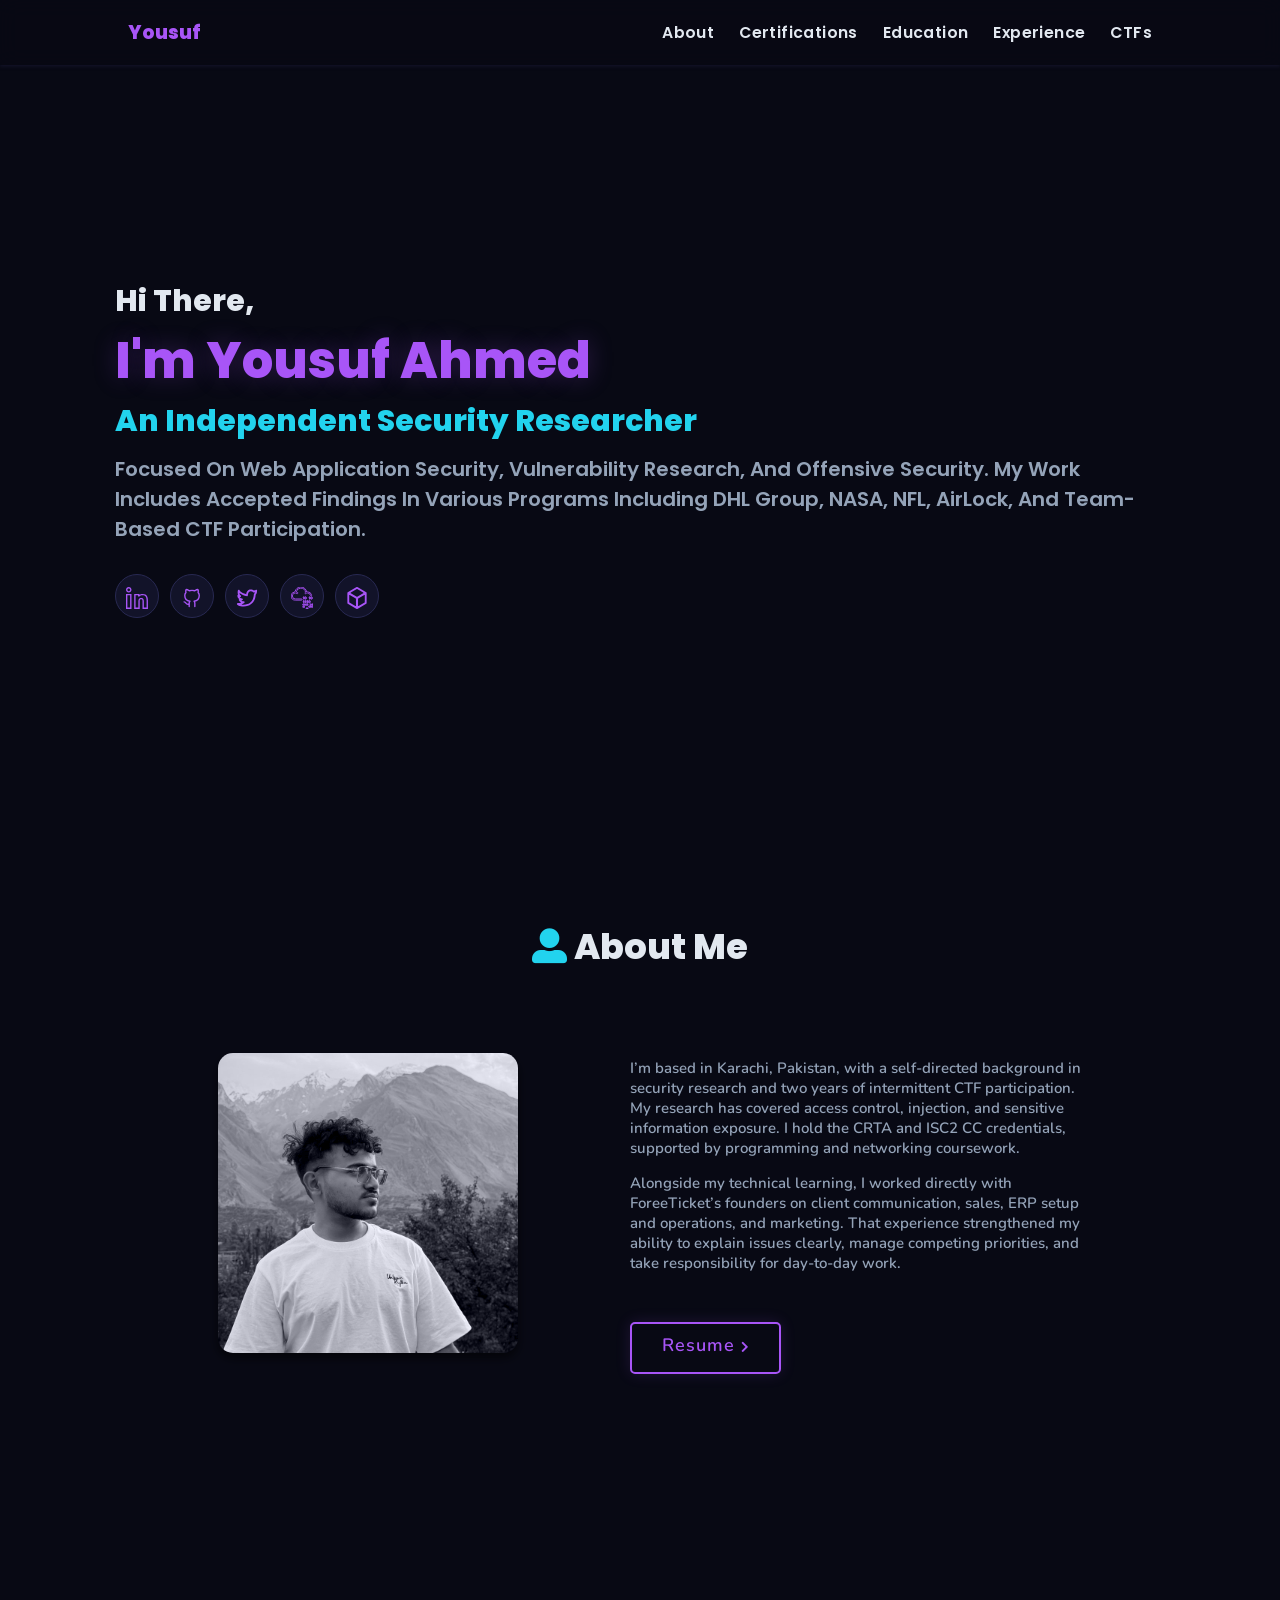
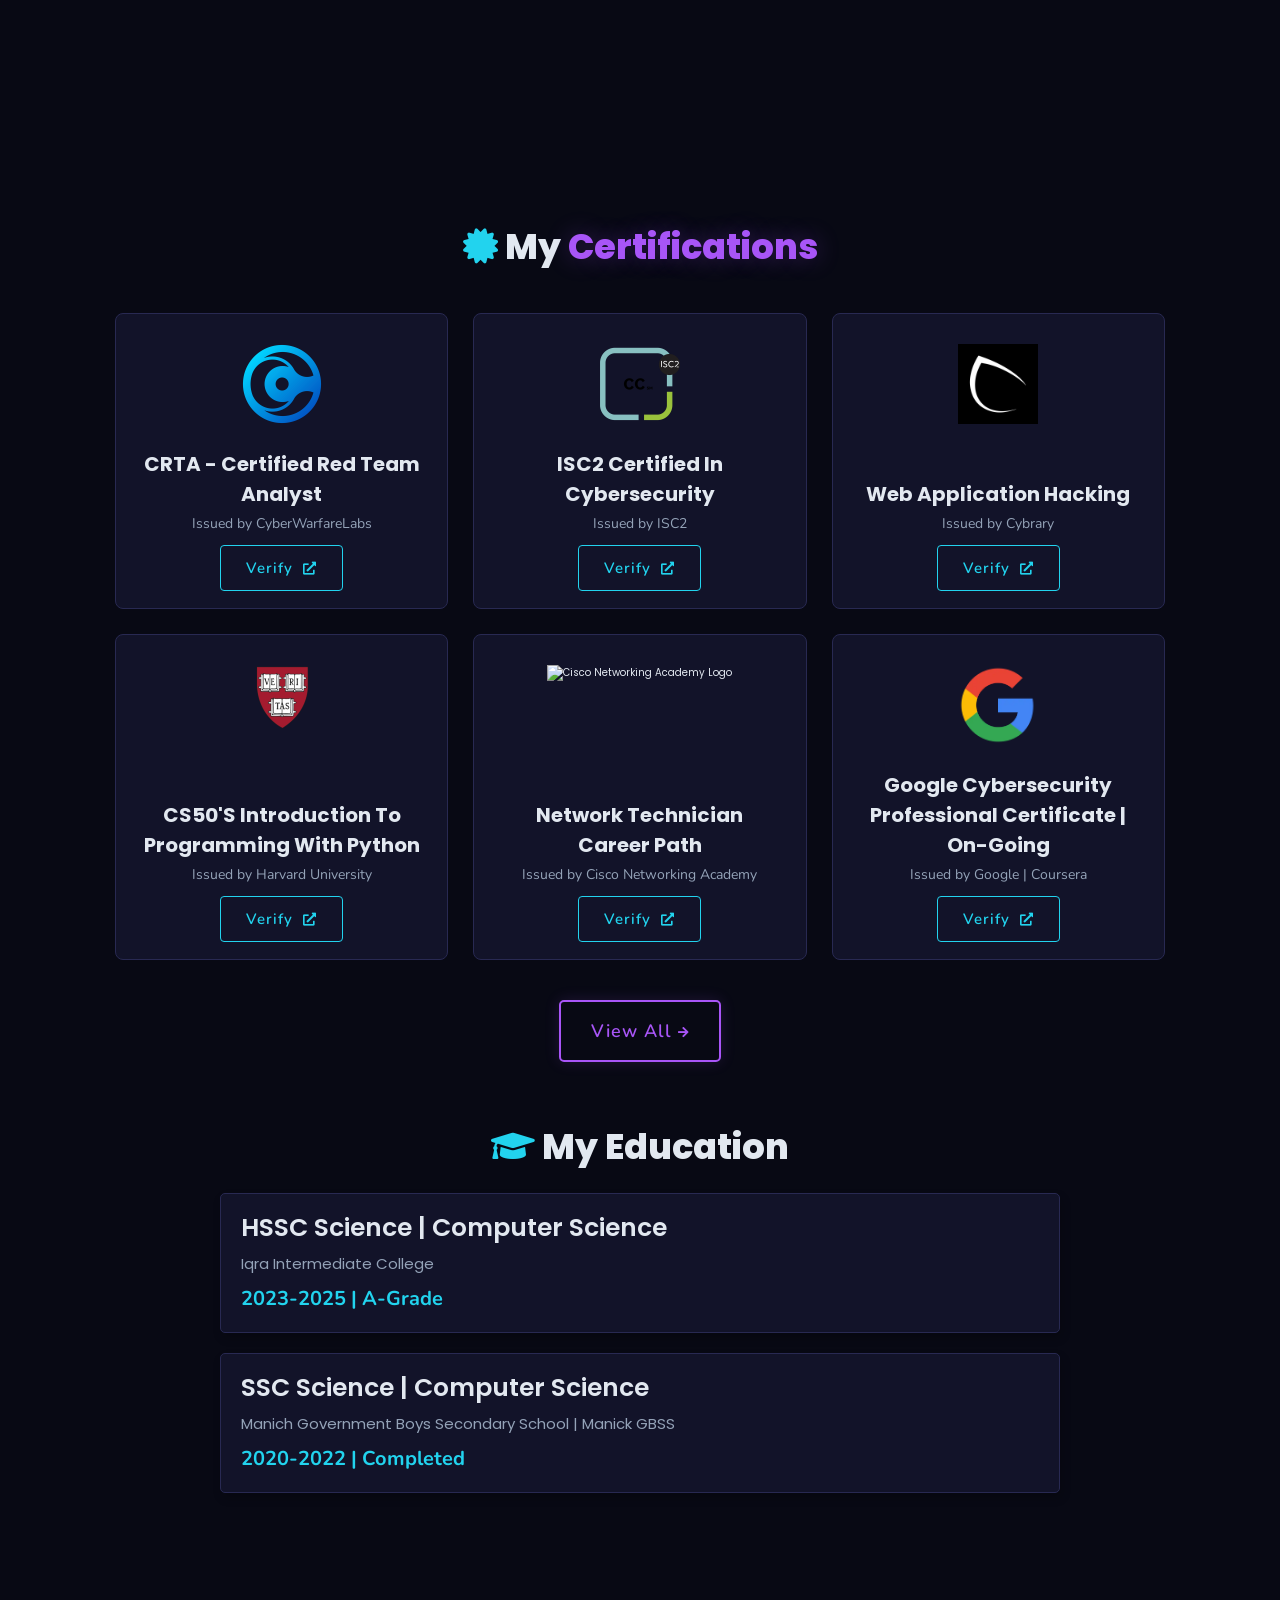
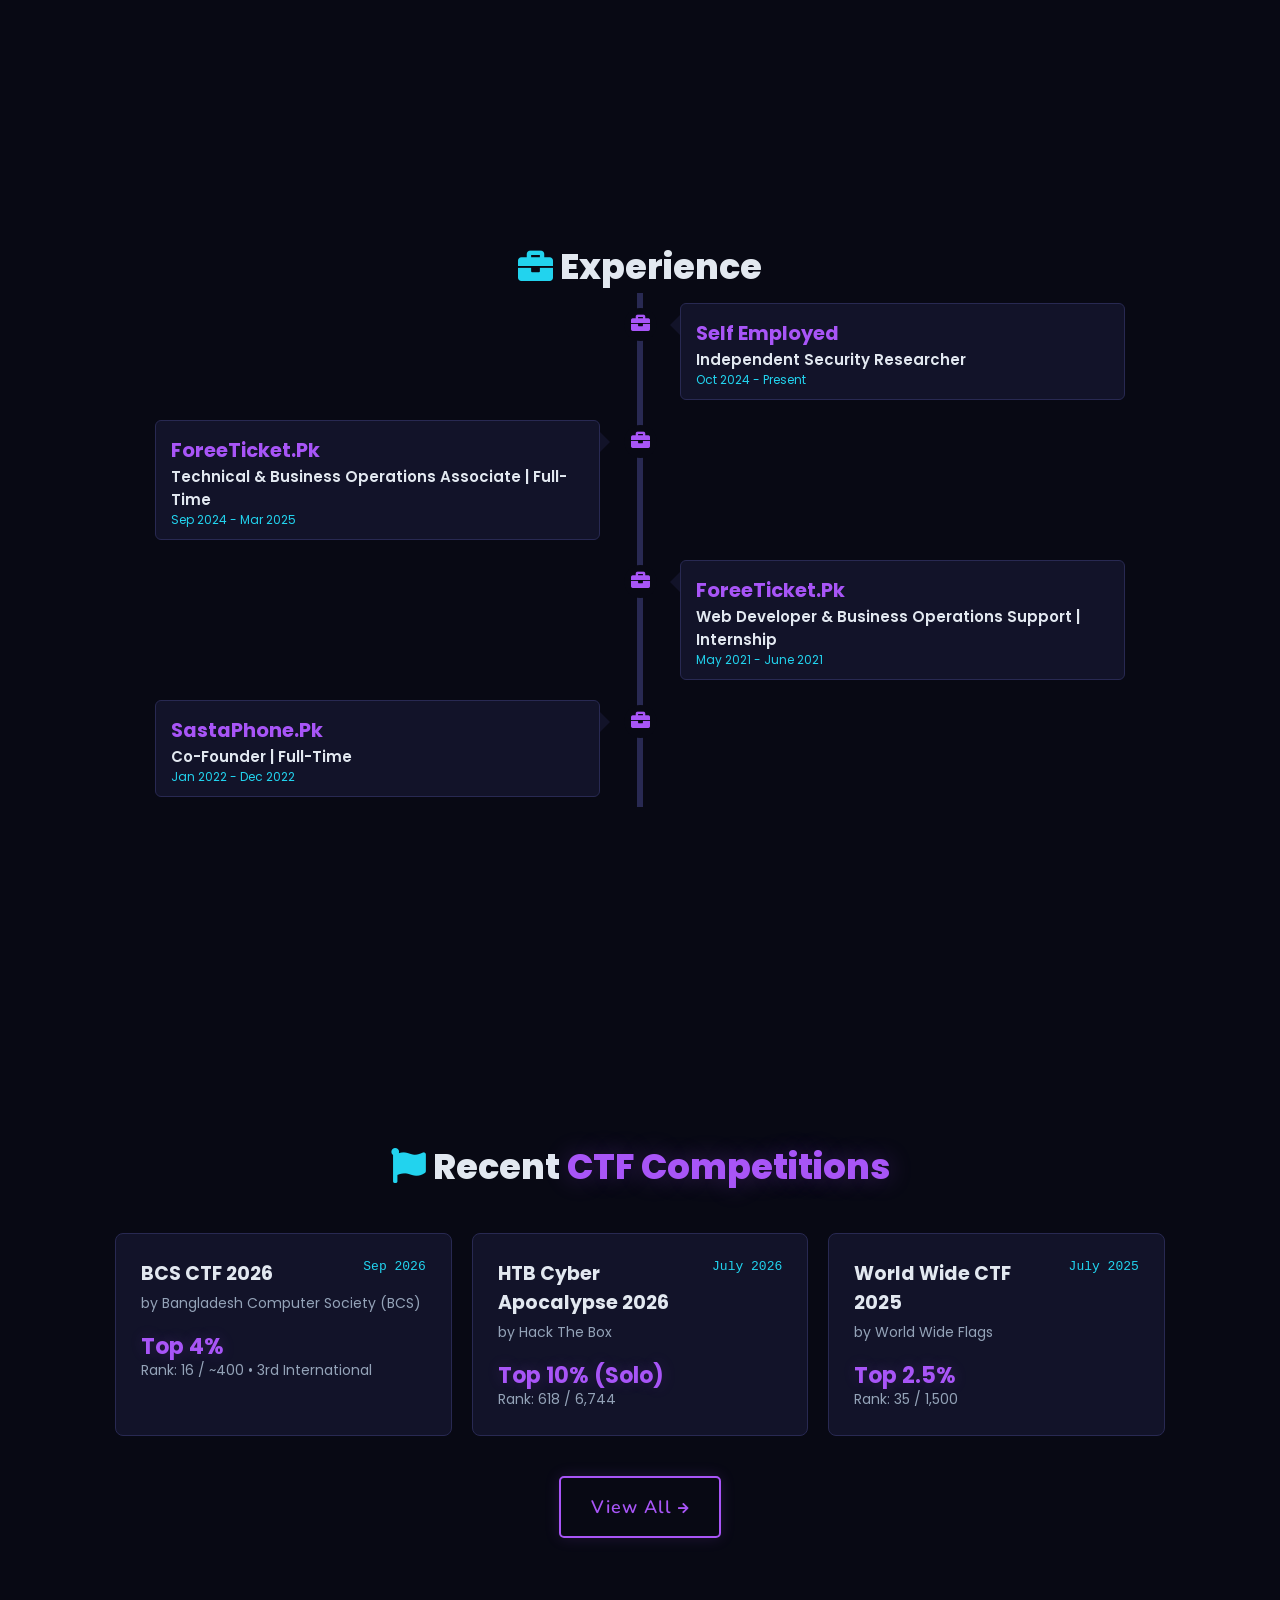
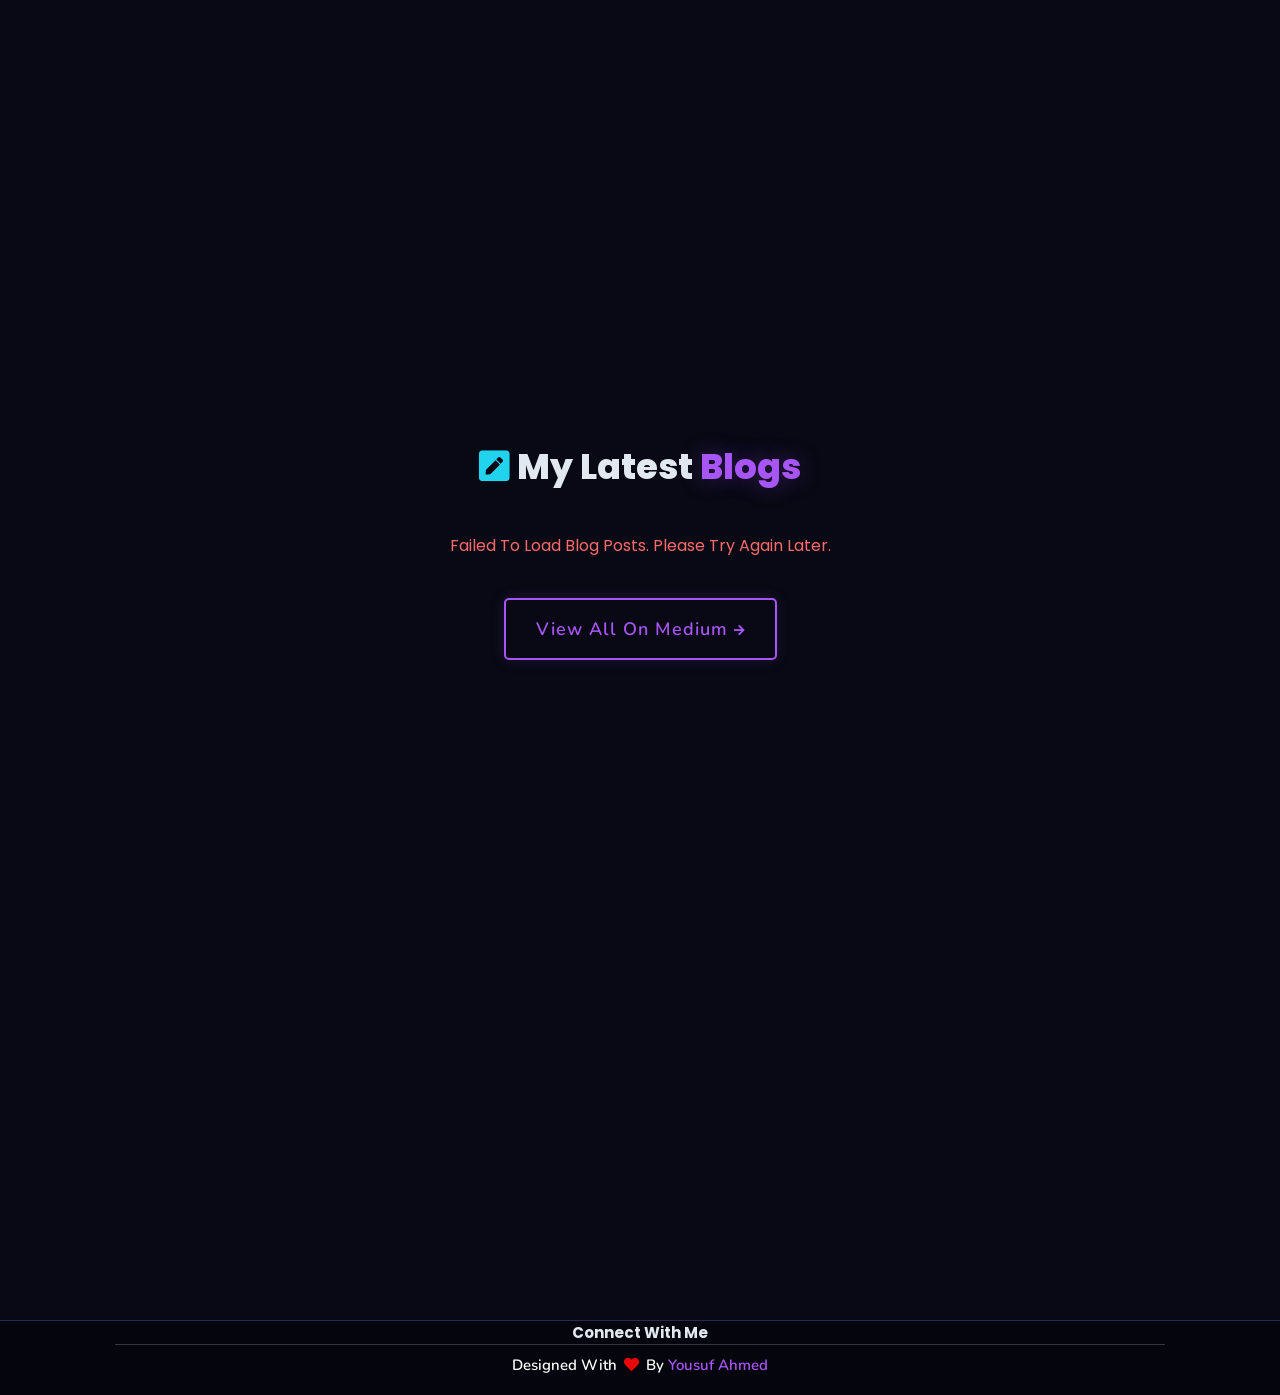
==== commit 32547b55: "Optimize SEO, heading hierarchy, images, and remove unused assets/scripts" ====
--- a/index.html
+++ b/index.html
@@ -17,8 +17,8 @@
     <meta property="og:title" content="Yousuf Ahmed | Independent Security Researcher" />
     <meta property="og:description" content="Independent Security Researcher focused on web application security, vulnerability research, offensive security, and competitive CTF competitions." />
     <meta property="og:image" content="https://yousuf-ahmed06.github.io/assets/images/pfp.jpg" />
-    <meta property="og:image:width" content="3024" />
-    <meta property="og:image:height" content="3024" />
+    <meta property="og:image:width" content="800" />
+    <meta property="og:image:height" content="800" />
     <meta property="og:image:alt" content="Yousuf Ahmed - Independent Security Researcher" />
     <meta property="og:locale" content="en_US" />
 
@@ -165,6 +165,10 @@
       ]
     }
     </script>
+    <!-- Google Fonts -->
+    <link rel="preconnect" href="https://fonts.googleapis.com" />
+    <link rel="preconnect" href="https://fonts.gstatic.com" crossorigin />
+    <link rel="stylesheet" href="https://fonts.googleapis.com/css2?family=Poppins:wght@400;600;700&family=Nunito:ital,wght@0,300;0,400;0,600;0,700;1,300;1,400&display=swap" />
     <!-- Custom CSS -->
     <link rel="stylesheet" href="./assets/css/style.css">
     <!-- Font Awesome (kept for other icons like the menu bar) -->
@@ -174,11 +178,6 @@
     <title>Portfolio | Yousuf Ahmed</title>
 </head>
 <body>
-
-<!-- pre loader -->
-<!-- <div class="loader-container">
-  <img draggable="false" src="./assets/images/preloader.gif" alt="">
-</div> -->
 
 <!-- navbar starts -->
 <header>
@@ -206,14 +205,14 @@
 <section class="home" id="home">
 
     <div class="content">
-    <h2>Hi There,<br/><span>I'm Yousuf Ahmed</span></h2>
+    <h1>Hi There,<br/><span>I'm Yousuf Ahmed</span></h1>
     <h3>An Independent Security Researcher</h3>
-    <p>Focused on web application security, vulnerability research, and offensive security. My work includes accepted findings in various programs incuding DHL Group, NASA, NFL, AirLock,  and team-based CTF participation.</p>
+    <p>Focused on web application security, vulnerability research, and offensive security. My work includes accepted findings in various programs including DHL Group, NASA, NFL, AirLock, and team-based CTF participation.</p>
     <div class="socials">
         <ul class="social-icons">
           <!-- LinkedIn Icon -->
           <li>
-            <a class="linkedin" aria-label="LinkedIn" href="https://www.linkedin.com/in/yousuf-ahmed27/" target="_blank">
+            <a class="linkedin" aria-label="LinkedIn" href="https://www.linkedin.com/in/yousuf-ahmed27/" target="_blank" rel="noopener noreferrer">
               <svg fill="currentColor" viewBox="0 0 1920 1920" xmlns="http://www.w3.org/2000/svg">
                 <path d="M1168 601.321v74.955c72.312-44.925 155.796-71.11 282.643-71.11 412.852 0 465.705 308.588 465.705 577.417v733.213L1438.991 1920v-701.261c0-117.718-42.162-140.06-120.12-140.06-74.114 0-120.12 23.423-120.12 140.06V1920l-483.604-4.204V601.32H1168Zm-687.52-.792v1318.918H0V600.53h480.48Zm-120.12 120.12H120.12v1078.678h240.24V720.65Zm687.52.792H835.267v1075.316l243.364 2.162v-580.18c0-226.427 150.51-260.18 240.24-260.18 109.55 0 240.24 45.165 240.24 260.18v580.18l237.117-2.162v-614.174c0-333.334-93.573-457.298-345.585-457.298-151.472 0-217.057 44.925-281.322 98.98l-16.696 14.173H1047.88V721.441ZM240.24 0c132.493 0 240.24 107.748 240.24 240.24 0 132.493-107.747 240.24-240.24 240.24C107.748 480.48 0 372.733 0 240.24 0 107.748 107.748 0 240.24 0Zm0 120.12c-66.186 0-120.12 53.934-120.12 120.12s53.934 120.12 120.12 120.12 120.12-53.934 120.12-120.12-53.934-120.12-120.12-120.12Z" fill-rule="evenodd"></path>
               </svg>
@@ -221,7 +220,7 @@
           </li> 
           <!-- GitHub Icon -->
           <li>
-            <a class="github" aria-label="GitHub" href="https://github.com/Yousuf-Ahmed06/" target="_blank">
+            <a class="github" aria-label="GitHub" href="https://github.com/Yousuf-Ahmed06/" target="_blank" rel="noopener noreferrer">
                <svg viewBox="0 0 192 192" xmlns="http://www.w3.org/2000/svg">
                 <path stroke-linecap="round" stroke-linejoin="round" stroke-width="12" d="M120.755 170c.03-4.669.059-20.874.059-27.29 0-9.272-3.167-15.339-6.719-18.41 22.051-2.464 45.201-10.863 45.201-49.067 0-10.855-3.824-19.735-10.175-26.683 1.017-2.516 4.413-12.63-.987-26.32 0 0-8.296-2.672-27.202 10.204-7.912-2.213-16.371-3.308-24.784-3.352-8.414.044-16.872 1.14-24.785 3.352C52.457 19.558 44.162 22.23 44.162 22.23c-5.4 13.69-2.004 23.804-.987 26.32C36.824 55.498 33 64.378 33 75.233c0 38.204 23.149 46.603 45.2 49.067-3.551 3.071-6.719 9.138-6.719 18.41 0 6.416.03 22.621.059 27.29M27 130c9.939.703 15.67 9.735 15.67 9.735 8.834 15.199 23.178 10.803 28.815 8.265"></path>
               </svg>
@@ -229,20 +228,20 @@
           </li>
           <!-- Twitter/X Icon -->
           <li>
-            <a class="twitter" aria-label="Twitter" href="https://x.com/Yousuf_Ahmed__" target="_blank">
+            <a class="twitter" aria-label="Twitter" href="https://x.com/Yousuf_Ahmed__" target="_blank" rel="noopener noreferrer">
               <svg viewBox="0 0 24 24" fill="currentColor" xmlns="http://www.w3.org/2000/svg">
                 <path fill-rule="evenodd" clip-rule="evenodd" d="M19.7828 3.91825C20.1313 3.83565 20.3743 3.75444 20.5734 3.66915C20.8524 3.54961 21.0837 3.40641 21.4492 3.16524C21.7563 2.96255 22.1499 2.9449 22.4739 3.11928C22.7979 3.29366 23 3.6319 23 3.99986C23 5.08079 22.8653 5.96673 22.5535 6.7464C22.2911 7.40221 21.9225 7.93487 21.4816 8.41968C21.2954 11.7828 20.3219 14.4239 18.8336 16.4248C17.291 18.4987 15.2386 19.8268 13.0751 20.5706C10.9179 21.3121 8.63863 21.4778 6.5967 21.2267C4.56816 20.9773 2.69304 20.3057 1.38605 19.2892C1.02813 19.0108 0.902313 18.5264 1.07951 18.109C1.25671 17.6916 1.69256 17.4457 2.14144 17.5099C3.42741 17.6936 4.6653 17.4012 5.6832 16.9832C5.48282 16.8742 5.29389 16.7562 5.11828 16.6346C4.19075 15.9925 3.4424 15.1208 3.10557 14.4471C2.96618 14.1684 2.96474 13.8405 3.10168 13.5606C3.17232 13.4161 3.27562 13.293 3.40104 13.1991C2.04677 12.0814 1.49999 10.5355 1.49999 9.49986C1.49999 9.19192 1.64187 8.90115 1.88459 8.71165C1.98665 8.63197 2.10175 8.57392 2.22308 8.53896C2.12174 8.24222 2.0431 7.94241 1.98316 7.65216C1.71739 6.3653 1.74098 4.91284 2.02985 3.75733C2.1287 3.36191 2.45764 3.06606 2.86129 3.00952C3.26493 2.95299 3.6625 3.14709 3.86618 3.50014C4.94369 5.36782 6.93116 6.50943 8.78086 7.18568C9.6505 7.50362 10.4559 7.70622 11.0596 7.83078C11.1899 6.61019 11.5307 5.6036 12.0538 4.80411C12.7439 3.74932 13.7064 3.12525 14.74 2.84698C16.5227 2.36708 18.5008 2.91382 19.7828 3.91825ZM10.7484 9.80845C10.0633 9.67087 9.12171 9.43976 8.09412 9.06408C6.7369 8.56789 5.16088 7.79418 3.84072 6.59571C3.86435 6.81625 3.89789 7.03492 3.94183 7.24766C4.16308 8.31899 4.5742 8.91899 4.94721 9.10549C5.40342 9.3336 5.61484 9.8685 5.43787 10.3469C5.19827 10.9946 4.56809 11.0477 3.99551 10.9046C4.45603 11.595 5.28377 12.2834 6.66439 12.5135C7.14057 12.5929 7.49208 13.0011 7.49986 13.4838C7.50765 13.9665 7.16949 14.3858 6.69611 14.4805L5.82565 14.6546C5.95881 14.7703 6.103 14.8838 6.2567 14.9902C6.95362 15.4727 7.65336 15.6808 8.25746 15.5298C8.70991 15.4167 9.18047 15.6313 9.39163 16.0472C9.60278 16.463 9.49846 16.9696 9.14018 17.2681C8.49626 17.8041 7.74425 18.2342 6.99057 18.5911C6.63675 18.7587 6.24134 18.9241 5.8119 19.0697C6.14218 19.1402 6.48586 19.198 6.84078 19.2417C8.61136 19.4594 10.5821 19.3126 12.4249 18.6792C14.2614 18.0479 15.9589 16.9385 17.2289 15.2312C18.497 13.5262 19.382 11.1667 19.5007 7.96291C19.51 7.71067 19.6144 7.47129 19.7929 7.29281C20.2425 6.84316 20.6141 6.32777 20.7969 5.7143C20.477 5.81403 20.1168 5.90035 19.6878 5.98237C19.3623 6.04459 19.0272 5.94156 18.7929 5.70727C18.0284 4.94274 16.5164 4.43998 15.2599 4.77822C14.6686 4.93741 14.1311 5.28203 13.7274 5.89906C13.3153 6.52904 13 7.51045 13 8.9999C13 9.28288 12.8801 9.5526 12.6701 9.74221C12.1721 10.1917 11.334 9.92603 10.7484 9.80845Z"></path>
               </svg>
             </a>
           </li>
-          <li><a class="thm" aria-label="Try Hack Me" href="https://tryhackme.com/p/yousufA" target="_blank">
+          <li><a class="thm" aria-label="Try Hack Me" href="https://tryhackme.com/p/yousufA" target="_blank" rel="noopener noreferrer">
             <svg role="img" viewBox="0 0 24 24" xmlns="http://www.w3.org/2000/svg" id="thm" height="24" width="24">
               <path d="M10.705 0C7.54 0 4.902 2.285 4.349 5.291a4.525 4.525 0 0 0 -4.107 4.5 4.525 4.525 0 0 0 4.52 4.52h6.761a0.625 0.625 0 1 0 0 -1.25H4.761a3.273 3.273 0 0 1 -3.27 -3.27A3.273 3.273 0 0 1 6.59 7.08a0.625 0.625 0 0 0 0.7 -1.035 4.488 4.488 0 0 0 -1.68 -0.69 5.223 5.223 0 0 1 5.096 -4.104 5.221 5.221 0 0 1 5.174 4.57 4.489 4.489 0 0 0 -0.488 0.305 0.625 0.625 0 1 0 0.731 1.013 3.245 3.245 0 0 1 1.912 -0.616 3.278 3.278 0 0 1 3.203 2.61 0.625 0.625 0 0 0 1.225 -0.251 4.533 4.533 0 0 0 -4.428 -3.61 4.54 4.54 0 0 0 -0.958 0.105C16.556 2.328 13.9 0 10.705 0zm5.192 10.64a0.925 0.925 0 0 0 -0.462 0.108 0.913 0.913 0 0 0 -0.313 0.29 1.27 1.27 0 0 0 -0.175 0.427 2.39 2.39 0 0 0 -0.054 0.514c0 0.181 0.018 0.353 0.054 0.517 0.036 0.164 0.095 0.307 0.175 0.43a0.899 0.899 0 0 0 0.313 0.297c0.127 0.073 0.281 0.11 0.462 0.11 0.18 0 0.334 -0.037 0.46 -0.11a0.897 0.897 0 0 0 0.309 -0.296c0.08 -0.124 0.137 -0.267 0.173 -0.431 0.036 -0.164 0.054 -0.336 0.054 -0.517 0 -0.18 -0.018 -0.352 -0.054 -0.514a1.271 1.271 0 0 0 -0.173 -0.426 0.901 0.901 0 0 0 -0.309 -0.291 0.917 0.917 0 0 0 -0.46 -0.108zm6.486 0a0.925 0.925 0 0 0 -0.462 0.108 0.913 0.913 0 0 0 -0.313 0.29 1.27 1.27 0 0 0 -0.175 0.427 2.39 2.39 0 0 0 -0.053 0.514c0 0.181 0.017 0.353 0.053 0.517 0.036 0.164 0.095 0.307 0.175 0.43a0.899 0.899 0 0 0 0.313 0.297c0.127 0.073 0.281 0.11 0.462 0.11 0.18 0 0.334 -0.037 0.46 -0.11a0.897 0.897 0 0 0 0.31 -0.296c0.078 -0.124 0.136 -0.267 0.172 -0.431 0.036 -0.164 0.054 -0.336 0.054 -0.517 0 -0.18 -0.018 -0.352 -0.054 -0.514a1.271 1.271 0 0 0 -0.173 -0.426 0.901 0.901 0 0 0 -0.308 -0.291 0.916 0.916 0 0 0 -0.461 -0.108zm-8.537 0.068 -0.84 0.618 0.313 0.43 0.476 -0.368v1.877h0.603v-2.557zm6.486 0 -0.841 0.618 0.314 0.43 0.477 -0.368v1.877h0.603v-2.557zm-4.435 0.445c0.08 0 0.143 0.028 0.193 0.084 0.05 0.057 0.087 0.127 0.114 0.21 0.026 0.083 0.044 0.173 0.054 0.269a2.541 2.541 0 0 1 0 0.533c-0.01 0.097 -0.028 0.187 -0.054 0.27a0.584 0.584 0 0 1 -0.114 0.21 0.243 0.243 0 0 1 -0.193 0.085 0.248 0.248 0 0 1 -0.195 -0.086 0.584 0.584 0 0 1 -0.118 -0.209 1.245 1.245 0 0 1 -0.056 -0.27 2.645 2.645 0 0 1 0 -0.533c0.01 -0.096 0.029 -0.186 0.056 -0.27a0.583 0.583 0 0 1 0.118 -0.209 0.25 0.25 0 0 1 0.195 -0.084zm6.486 0c0.08 0 0.144 0.028 0.193 0.084 0.05 0.057 0.087 0.127 0.114 0.21 0.027 0.083 0.044 0.173 0.054 0.269a2.541 2.541 0 0 1 0 0.533c-0.01 0.097 -0.027 0.187 -0.054 0.27a0.584 0.584 0 0 1 -0.114 0.21 0.243 0.243 0 0 1 -0.193 0.085 0.249 0.249 0 0 1 -0.195 -0.086 0.581 0.581 0 0 1 -0.117 -0.209 1.245 1.245 0 0 1 -0.056 -0.27 2.642 2.642 0 0 1 0 -0.533c0.01 -0.096 0.028 -0.186 0.056 -0.27a0.58 0.58 0 0 1 0.117 -0.209 0.25 0.25 0 0 1 0.195 -0.084zm-2.191 3.51a0.93 0.93 0 0 0 -0.463 0.109 0.908 0.908 0 0 0 -0.312 0.291c-0.08 0.122 -0.139 0.263 -0.175 0.426a2.383 2.383 0 0 0 -0.054 0.514c0 0.18 0.018 0.353 0.054 0.516 0.036 0.164 0.094 0.308 0.175 0.432a0.91 0.91 0 0 0 0.312 0.296 0.92 0.92 0 0 0 0.463 0.11c0.18 0 0.333 -0.037 0.46 -0.11a0.892 0.892 0 0 0 0.308 -0.296 1.32 1.32 0 0 0 0.174 -0.432c0.036 -0.163 0.054 -0.335 0.054 -0.516 0 -0.18 -0.018 -0.352 -0.054 -0.514a1.274 1.274 0 0 0 -0.174 -0.426 0.89 0.89 0 0 0 -0.309 -0.291 0.918 0.918 0 0 0 -0.46 -0.108zm-6.402 0.07 -0.841 0.617 0.314 0.43 0.476 -0.369v1.878h0.604v-2.557zm2.125 0 -0.841 0.617 0.314 0.43 0.477 -0.369v1.878h0.603v-2.557zm2.116 0 -0.84 0.617 0.313 0.43 0.477 -0.369v1.878h0.603v-2.557zm2.16 0.443c0.08 0 0.144 0.028 0.194 0.085a0.605 0.605 0 0 1 0.114 0.21c0.026 0.083 0.044 0.172 0.053 0.269a2.639 2.639 0 0 1 0 0.532 1.28 1.28 0 0 1 -0.053 0.27 0.585 0.585 0 0 1 -0.114 0.21 0.244 0.244 0 0 1 -0.193 0.085 0.25 0.25 0 0 1 -0.196 -0.085 0.589 0.589 0 0 1 -0.117 -0.21 1.245 1.245 0 0 1 -0.056 -0.27 2.597 2.597 0 0 1 0 -0.532c0.01 -0.097 0.028 -0.186 0.056 -0.27a0.589 0.589 0 0 1 0.117 -0.209 0.249 0.249 0 0 1 0.196 -0.085zm-6.729 3.073a0.676 0.676 0 0 0 -0.335 0.078 0.661 0.661 0 0 0 -0.227 0.211 0.91 0.91 0 0 0 -0.127 0.31c-0.027 0.118 -0.04 0.242 -0.04 0.373s0.013 0.256 0.04 0.375a0.93 0.93 0 0 0 0.127 0.313 0.65 0.65 0 0 0 0.227 0.215c0.092 0.053 0.204 0.08 0.335 0.08a0.655 0.655 0 0 0 0.334 -0.08 0.65 0.65 0 0 0 0.225 -0.215c0.057 -0.09 0.1 -0.194 0.125 -0.313a1.75 1.75 0 0 0 0.04 -0.375c0 -0.13 -0.014 -0.255 -0.04 -0.373a0.931 0.931 0 0 0 -0.125 -0.31 0.658 0.658 0 0 0 -0.225 -0.21 0.667 0.667 0 0 0 -0.334 -0.08zm3.086 0a0.675 0.675 0 0 0 -0.336 0.078 0.661 0.661 0 0 0 -0.226 0.211 0.907 0.907 0 0 0 -0.127 0.31 1.69 1.69 0 0 0 -0.04 0.373c0 0.131 0.013 0.256 0.04 0.375a0.928 0.928 0 0 0 0.127 0.313c0.058 0.09 0.134 0.162 0.226 0.215 0.093 0.053 0.205 0.08 0.336 0.08a0.655 0.655 0 0 0 0.334 -0.08 0.65 0.65 0 0 0 0.224 -0.215c0.058 -0.09 0.1 -0.194 0.126 -0.313a1.752 1.752 0 0 0 0 -0.748 0.94 0.94 0 0 0 -0.126 -0.31 0.657 0.657 0 0 0 -0.224 -0.21 0.667 0.667 0 0 0 -0.334 -0.08zm5.108 0a0.675 0.675 0 0 0 -0.336 0.078 0.661 0.661 0 0 0 -0.226 0.211 0.91 0.91 0 0 0 -0.127 0.31c-0.027 0.118 -0.04 0.242 -0.04 0.373s0.013 0.256 0.04 0.375a0.931 0.931 0 0 0 0.127 0.313c0.058 0.09 0.134 0.162 0.226 0.215 0.093 0.053 0.205 0.08 0.336 0.08 0.13 0 0.243 -0.027 0.334 -0.08a0.65 0.65 0 0 0 0.224 -0.215c0.058 -0.09 0.1 -0.194 0.126 -0.313a1.75 1.75 0 0 0 0.04 -0.375c0 -0.13 -0.014 -0.255 -0.04 -0.373a0.943 0.943 0 0 0 -0.126 -0.31 0.657 0.657 0 0 0 -0.224 -0.21 0.668 0.668 0 0 0 -0.334 -0.08zm-6.658 0.05 -0.61 0.448 0.227 0.311 0.346 -0.266v1.362h0.438v-1.856zm3.068 0 -0.61 0.448 0.227 0.311 0.346 -0.266v1.362h0.438v-1.856zm5.108 0 -0.611 0.448 0.228 0.311 0.346 -0.266v1.362h0.438v-1.856zm-9.712 0.322c0.058 0 0.105 0.02 0.14 0.062a0.421 0.421 0 0 1 0.083 0.151 0.96 0.96 0 0 1 0.04 0.196 1.932 1.932 0 0 1 0 0.386 0.954 0.954 0 0 1 -0.04 0.197 0.421 0.421 0 0 1 -0.083 0.152 0.176 0.176 0 0 1 -0.14 0.061 0.18 0.18 0 0 1 -0.141 -0.06 0.427 0.427 0 0 1 -0.085 -0.153 0.887 0.887 0 0 1 -0.041 -0.197 1.96 1.96 0 0 1 0 -0.386 0.893 0.893 0 0 1 0.04 -0.196 0.42 0.42 0 0 1 0.086 -0.151 0.181 0.181 0 0 1 0.141 -0.062zm3.086 0c0.058 0 0.104 0.02 0.14 0.062a0.421 0.421 0 0 1 0.082 0.151 0.94 0.94 0 0 1 0.04 0.196 1.906 1.906 0 0 1 0 0.386 0.93 0.93 0 0 1 -0.04 0.197 0.421 0.421 0 0 1 -0.082 0.152 0.176 0.176 0 0 1 -0.14 0.061 0.18 0.18 0 0 1 -0.141 -0.06 0.42 0.42 0 0 1 -0.086 -0.153 0.846 0.846 0 0 1 -0.04 -0.197 1.965 1.965 0 0 1 -0.011 -0.195c0 -0.057 0.004 -0.121 0.01 -0.191a0.849 0.849 0 0 1 0.041 -0.196 0.42 0.42 0 0 1 0.086 -0.151 0.182 0.182 0 0 1 0.141 -0.062zm5.108 0c0.058 0 0.104 0.02 0.14 0.062a0.421 0.421 0 0 1 0.082 0.151 0.92 0.92 0 0 1 0.04 0.196 1.963 1.963 0 0 1 0 0.386 0.943 0.943 0 0 1 -0.04 0.197 0.421 0.421 0 0 1 -0.082 0.152 0.177 0.177 0 0 1 -0.14 0.061 0.18 0.18 0 0 1 -0.142 -0.06 0.437 0.437 0 0 1 -0.085 -0.153 0.95 0.95 0 0 1 -0.04 -0.197 1.965 1.965 0 0 1 -0.011 -0.195c0 -0.057 0.004 -0.121 0.01 -0.191a0.959 0.959 0 0 1 0.04 -0.196 0.47 0.47 0 0 1 0.086 -0.151 0.181 0.181 0 0 1 0.142 -0.062zm-1.684 1.814a0.675 0.675 0 0 0 -0.336 0.079 0.66 0.66 0 0 0 -0.227 0.21 0.91 0.91 0 0 0 -0.127 0.31 1.731 1.731 0 0 0 0 0.748 0.939 0.939 0 0 0 0.127 0.314c0.059 0.09 0.134 0.162 0.227 0.215 0.093 0.053 0.205 0.08 0.336 0.08a0.66 0.66 0 0 0 0.334 -0.08 0.648 0.648 0 0 0 0.224 -0.215c0.058 -0.09 0.1 -0.195 0.126 -0.314a1.737 1.737 0 0 0 -0.001 -0.747 0.928 0.928 0 0 0 -0.125 -0.31 0.65 0.65 0 0 0 -0.224 -0.211 0.668 0.668 0 0 0 -0.334 -0.079zm3.063 0a0.676 0.676 0 0 0 -0.336 0.079 0.664 0.664 0 0 0 -0.227 0.21 0.906 0.906 0 0 0 -0.127 0.31 1.74 1.74 0 0 0 0 0.748 0.936 0.936 0 0 0 0.127 0.314 0.66 0.66 0 0 0 0.227 0.215c0.092 0.053 0.204 0.08 0.336 0.08a0.654 0.654 0 0 0 0.334 -0.08 0.648 0.648 0 0 0 0.223 -0.215c0.058 -0.09 0.1 -0.195 0.126 -0.314a1.74 1.74 0 0 0 0 -0.747 0.928 0.928 0 0 0 -0.126 -0.31 0.65 0.65 0 0 0 -0.223 -0.211 0.666 0.666 0 0 0 -0.334 -0.079zm-1.545 0.05 -0.611 0.448 0.228 0.312 0.346 -0.267v1.363h0.438v-1.856zm-1.518 0.323c0.057 0 0.104 0.02 0.14 0.061a0.42 0.42 0 0 1 0.082 0.152 0.91 0.91 0 0 1 0.04 0.195 1.966 1.966 0 0 1 0 0.387 0.951 0.951 0 0 1 -0.04 0.197 0.421 0.421 0 0 1 -0.082 0.152 0.177 0.177 0 0 1 -0.14 0.06 0.18 0.18 0 0 1 -0.142 -0.06 0.428 0.428 0 0 1 -0.085 -0.152 0.914 0.914 0 0 1 -0.04 -0.197 1.96 1.96 0 0 1 -0.011 -0.195c0 -0.058 0.003 -0.122 0.01 -0.192a0.923 0.923 0 0 1 0.041 -0.195c0.02 -0.06 0.048 -0.11 0.085 -0.152a0.181 0.181 0 0 1 0.142 -0.061zm3.063 0c0.057 0 0.104 0.02 0.14 0.061a0.42 0.42 0 0 1 0.082 0.152 0.94 0.94 0 0 1 0.04 0.195 1.91 1.91 0 0 1 0 0.387 0.93 0.93 0 0 1 -0.04 0.197 0.422 0.422 0 0 1 -0.083 0.152 0.175 0.175 0 0 1 -0.14 0.06 0.18 0.18 0 0 1 -0.141 -0.06 0.423 0.423 0 0 1 -0.085 -0.152 0.907 0.907 0 0 1 -0.04 -0.197 1.95 1.95 0 0 1 0 -0.387 0.915 0.915 0 0 1 0.04 -0.195c0.02 -0.06 0.048 -0.11 0.085 -0.152a0.182 0.182 0 0 1 0.142 -0.061zm-9.713 0.185a0.465 0.465 0 0 0 -0.232 0.055 0.456 0.456 0 0 0 -0.157 0.146 0.627 0.627 0 0 0 -0.089 0.215 1.168 1.168 0 0 0 -0.027 0.259c0 0.09 0.009 0.177 0.027 0.26a0.648 0.648 0 0 0 0.089 0.216c0.04 0.063 0.093 0.112 0.157 0.149a0.459 0.459 0 0 0 0.232 0.056c0.09 0 0.168 -0.02 0.231 -0.056a0.45 0.45 0 0 0 0.156 -0.149 0.67 0.67 0 0 0 0.087 -0.217 1.218 1.218 0 0 0 0 -0.518 0.647 0.647 0 0 0 -0.087 -0.215 0.448 0.448 0 0 0 -0.156 -0.146 0.458 0.458 0 0 0 -0.23 -0.055zm1.052 0.035 -0.423 0.31 0.158 0.217 0.24 -0.185v0.944h0.303v-1.286zm-1.052 0.224c0.04 0 0.073 0.014 0.097 0.042a0.284 0.284 0 0 1 0.057 0.105 0.69 0.69 0 0 1 0.028 0.136c0.004 0.049 0.007 0.092 0.007 0.133 0 0.04 -0.003 0.086 -0.007 0.135a0.684 0.684 0 0 1 -0.028 0.136 0.285 0.285 0 0 1 -0.057 0.105 0.123 0.123 0 0 1 -0.097 0.043 0.125 0.125 0 0 1 -0.098 -0.043 0.298 0.298 0 0 1 -0.059 -0.105 0.612 0.612 0 0 1 -0.028 -0.136 1.39 1.39 0 0 1 0 -0.268 0.62 0.62 0 0 1 0.028 -0.136 0.297 0.297 0 0 1 0.06 -0.105 0.125 0.125 0 0 1 0.097 -0.042zm3.775 1.394a0.463 0.463 0 0 0 -0.232 0.054 0.452 0.452 0 0 0 -0.157 0.146 0.621 0.621 0 0 0 -0.088 0.214 1.19 1.19 0 0 0 0 0.519 0.641 0.641 0 0 0 0.088 0.217 0.46 0.46 0 0 0 0.157 0.15 0.458 0.458 0 0 0 0.232 0.054 0.454 0.454 0 0 0 0.232 -0.055 0.45 0.45 0 0 0 0.155 -0.149 0.664 0.664 0 0 0 0.087 -0.217 1.189 1.189 0 0 0 0 -0.519 0.642 0.642 0 0 0 -0.087 -0.214 0.446 0.446 0 0 0 -0.155 -0.146 0.459 0.459 0 0 0 -0.232 -0.054zm1.052 0.034 -0.423 0.31 0.158 0.216 0.24 -0.185v0.945h0.303V22.68zm-1.052 0.223c0.04 0 0.073 0.014 0.098 0.043a0.3 0.3 0 0 1 0.057 0.105 0.643 0.643 0 0 1 0.027 0.135 1.31 1.31 0 0 1 0 0.268 0.654 0.654 0 0 1 -0.027 0.137 0.307 0.307 0 0 1 -0.057 0.105 0.124 0.124 0 0 1 -0.098 0.042 0.125 0.125 0 0 1 -0.098 -0.042 0.293 0.293 0 0 1 -0.059 -0.105 0.618 0.618 0 0 1 -0.028 -0.137 1.364 1.364 0 0 1 0 -0.268 0.612 0.612 0 0 1 0.028 -0.135 0.287 0.287 0 0 1 0.06 -0.105 0.123 0.123 0 0 1 0.097 -0.043z" fill="#000000" stroke-width="1"></path>
             </svg>
           </a></li>
           
           <li>
-            <a class="htb" aria-label="Hack The Box" href="https://profile.hackthebox.com/profile/019fb451-08e6-7376-8910-a12cef165be2" target="_blank">
+            <a class="htb" aria-label="Hack The Box" href="https://profile.hackthebox.com/profile/019fb451-08e6-7376-8910-a12cef165be2" target="_blank" rel="noopener noreferrer">
                 <svg fill="currentColor" viewBox="0 0 24 24" role="img" xmlns="http://www.w3.org/2000/svg">
                    <path d="M11.996 0a1.119 1.119 0 0 0-.057.003.9.9 0 0 0-.236.05.907.907 0 0 0-.165.079L1.936 5.675a.889.889 0 0 0-.445.77v11.111a.889.889 0 0 0 .47.784l9.598 5.541.054.029v.002a.857.857 0 0 0 .083.035l.012.004c.028.01.056.018.085.024.01.001.011.003.016.004a.93.93 0 0 0 .296.015.683.683 0 0 0 .086-.015c.01 0 .011-.002.016-.004a.94.94 0 0 0 .085-.024l.012-.004a.882.882 0 0 0 .083-.035v-.002a1.086 1.086 0 0 0 .054-.029l9.599-5.541a.889.889 0 0 0 .469-.784V6.48l-.001-.026v-.008a.889.889 0 0 0-.312-.676l-.029-.024c0-.002-.01-.005-.01-.007a.899.899 0 0 0-.107-.07L12.453.127A.887.887 0 0 0 11.99 0zm.01 2.253c.072 0 .144.019.209.056l6.537 3.774a.418.418 0 0 1 0 .724l-6.537 3.774a.418.418 0 0 1-.418 0L5.26 6.807a.418.418 0 0 1 0-.724l6.537-3.774a.42.42 0 0 1 .209-.056zm-8.08 6.458a.414.414 0 0 1 .215.057l6.524 3.766a.417.417 0 0 1 .208.361v7.533a.417.417 0 0 1-.626.361l-6.523-3.766a.417.417 0 0 1-.209-.362V9.13c0-.241.196-.414.41-.418zm16.16 0c.215.004.41.177.41.418v7.532a.42.42 0 0 1-.208.362l-6.524 3.766a.417.417 0 0 1-.626-.361v-7.533c0-.149.08-.286.209-.36l6.523-3.767a.415.415 0 0 1 .216-.057z"></path>
                 </svg>
@@ -262,7 +261,7 @@
     <div class="row">
 
     <div class="image">
-        <img draggable="false" class="tilt" src="./assets/images/pfp.jpg" alt="Profile Picture">
+        <img draggable="false" class="tilt" src="./assets/images/pfp.jpg" alt="Yousuf Ahmed - Independent Security Researcher" width="800" height="800" loading="lazy" decoding="async">
     </div>
     <div class="content">
         <!-- <span class="tag">Independent Security Researcher</span> -->
@@ -293,12 +292,12 @@
         <!-- Certification Card 1: CRTA -->
          <div class="box">
             <div class="cert-image">
-                <img src="./assets/images/CWL.png" alt="ReactJS Logo">
+                <img src="./assets/images/CWL.png" alt="CyberWarfareLabs CRTA Badge" width="320" height="320" loading="lazy" decoding="async">
             </div>
             <div class="cert-content">
                 <h3>CRTA - Certified Red Team Analyst</h3>
                 <p class="issuer">Issued by CyberWarfareLabs</p>
-                <a href="https://labs.cyberwarfare.live/credential/achievement/699941795f7c23c92b9526df" target="_blank" class="btn">
+                <a href="https://labs.cyberwarfare.live/credential/achievement/699941795f7c23c92b9526df" target="_blank" rel="noopener noreferrer" class="btn">
                     <span>Verify</span>
                     <i class="fas fa-external-link-alt"></i>
                 </a>
@@ -308,12 +307,12 @@
         <!-- Certification Card 2: ISC2 CC -->
          <div class="box">
             <div class="cert-image">
-                <img src="./assets/images/ISC2 CC.png" alt="ISC2 CC Logo">
+                <img src="./assets/images/ISC2 CC.png" alt="ISC2 Certified in Cybersecurity Badge" width="320" height="320" loading="lazy" decoding="async">
             </div>
             <div class="cert-content">
                 <h3>ISC2 Certified in Cybersecurity</h3>
                 <p class="issuer">Issued by ISC2</p>
-                <a href="https://www.credly.com/earner/earned/badge/9ca20612-7b74-4362-81a1-ff822cde3df4" target="_blank" class="btn">
+                <a href="https://www.credly.com/earner/earned/badge/9ca20612-7b74-4362-81a1-ff822cde3df4" target="_blank" rel="noopener noreferrer" class="btn">
                     <span>Verify</span>
                     <i class="fas fa-external-link-alt"></i>
                 </a>
@@ -323,12 +322,12 @@
         <!-- Certification Card 3: Cybrary Web Hacking -->
          <div class="box">
             <div class="cert-image">
-                <img src="./assets/images/cybrary_logo.jpeg" alt="ReactJS Logo">
+                <img src="./assets/images/cybrary_logo.jpeg" alt="Cybrary Logo" width="200" height="200" loading="lazy" decoding="async">
             </div>
             <div class="cert-content">
                 <h3>Web Application Hacking</h3>
                 <p class="issuer">Issued by Cybrary</p>
-                <a href="https://app.cybrary.it/profile/Yousuf06?tab=cert-completion&cert=CC-d7c0bf82-3b19-47c9-bdd1-d300d9e735c1" target="_blank" class="btn">
+                <a href="https://app.cybrary.it/profile/Yousuf06?tab=cert-completion&cert=CC-d7c0bf82-3b19-47c9-bdd1-d300d9e735c1" target="_blank" rel="noopener noreferrer" class="btn">
                     <span>Verify</span>
                     <i class="fas fa-external-link-alt"></i>
                 </a>
@@ -338,12 +337,12 @@
         <!-- Certification Card 4: CS50P -->
         <div class="box">
             <div class="cert-image">
-                <img src="./assets/images/favicon.ico" alt="CS50 Logo">
+                <img src="./assets/images/favicon.ico" alt="Harvard CS50 Logo" width="64" height="64" loading="lazy" decoding="async">
             </div>
             <div class="cert-content">
                 <h3>CS50's Introduction to Programming with Python</h3>
                 <p class="issuer">Issued by Harvard University</p>
-                <a href="https://cs50.harvard.edu/certificates/488671b1-a074-48c4-bea2-55d0dd038d91" target="_blank" class="btn">
+                <a href="https://cs50.harvard.edu/certificates/488671b1-a074-48c4-bea2-55d0dd038d91" target="_blank" rel="noopener noreferrer" class="btn">
                     <span>Verify</span>
                     <i class="fas fa-external-link-alt"></i>
                 </a>
@@ -353,12 +352,12 @@
         <!-- Certification Card 5: Network Tech Path Cisco -->
         <div class="box">
             <div class="cert-image">
-                <img src="./assets/images/cisco_logo.jpeg" alt="ReactJS Logo">
+                <img src="./assets/images/cisco_logo.jpeg" alt="Cisco Networking Academy Logo" width="100" height="100" loading="lazy" decoding="async">
             </div>
             <div class="cert-content">
                 <h3>Network Technician Career Path</h3>
                 <p class="issuer">Issued by Cisco Networking Academy</p>
-                <a href="https://www.credly.com/earner/earned/badge/a7745f1a-ca04-4766-a8f4-03fdfa70868e" target="_blank" class="btn">
+                <a href="https://www.credly.com/earner/earned/badge/a7745f1a-ca04-4766-a8f4-03fdfa70868e" target="_blank" rel="noopener noreferrer" class="btn">
                     <span>Verify</span>
                     <i class="fas fa-external-link-alt"></i>
                 </a>
@@ -368,12 +367,12 @@
         <!-- Certification Card 5: Google CyberSec -->
         <div class="box">
             <div class="cert-image">
-                <img src="./assets/images/google.webp" alt="Google Logo">
+                <img src="./assets/images/google.webp" alt="Google Logo" width="350" height="350" loading="lazy" decoding="async">
             </div>
             <div class="cert-content">
                 <h3>Google Cybersecurity Professional Certificate | On-Going</h3>
                 <p class="issuer">Issued by Google | Coursera</p>
-                <a href="https://www.coursera.org/account/accomplishments/verify/8DUBNKFRYAD2" target="_blank" class="btn">
+                <a href="https://www.coursera.org/account/accomplishments/verify/8DUBNKFRYAD2" target="_blank" rel="noopener noreferrer" class="btn">
                     <span>Verify</span>
                     <i class="fas fa-external-link-alt"></i>
                 </a>
@@ -395,7 +394,7 @@
 <!-- education section starts -->
 <section class="education" id="education">
 
-  <h1 class="heading"><i class="fas fa-graduation-cap"></i> My Education</h1>
+  <h2 class="heading"><i class="fas fa-graduation-cap"></i> My Education</h2>
 
     <div class="box-container">
 
@@ -475,8 +474,6 @@
       </div>
     </div>
   </div>
-
-</div>
 
 </section>
 <!-- experience section ends -->
@@ -567,7 +564,7 @@
     <h2>Connect With Me</h2>
   </div>
 
-  <h1 class="credit">Designed with <i class="fa fa-heart pulse"></i> by <a href="https://www.linkedin.com/in/yousuf-ahmed27" target="_blank" rel="noopener noreferrer"> Yousuf Ahmed</a></h1>
+  <p class="credit">Designed with <i class="fa fa-heart pulse"></i> by <a href="https://www.linkedin.com/in/yousuf-ahmed27" target="_blank" rel="noopener noreferrer"> Yousuf Ahmed</a></p>
 
 </section>
 <!-- footer section ends -->
@@ -581,18 +578,6 @@
 <!-- ==== ALL MAJOR JAVASCRIPT CDNS STARTS ==== -->
 <!-- jquery cdn -->
 <script src="https://cdnjs.cloudflare.com/ajax/libs/jquery/3.6.0/jquery.min.js" integrity="sha512-894YE6QWD5I59HgZOGReFYm4dnWc1Qt5NtvYSaNcOP+u1T9qYdvdihz0PPSiiqn/+/3e7Jo4EaG7TubfWGUrMQ==" crossorigin="anonymous" referrerpolicy="no-referrer"></script>
-
-<!-- typed.js cdn -->
-<script src="https://cdnjs.cloudflare.com/ajax/libs/typed.js/2.0.5/typed.min.js" integrity="sha512-1KbKusm/hAtkX5FScVR5G36wodIMnVd/aP04af06iyQTkD17szAMGNmxfNH+tEuFp3Og/P5G32L1qEC47CZbUQ==" crossorigin="anonymous" referrerpolicy="no-referrer"></script>
-
-<!-- scroll reveal anim -->
-<script src="https://unpkg.com/scrollreveal"></script>
-
-<script
-      type="text/javascript"
-      src="https://cdn.jsdelivr.net/npm/emailjs-com@3/dist/email.min.js"
-    ></script>
-
 <!-- ==== ALL MAJOR JAVASCRIPT CDNS ENDS ==== -->
 
 <script src="./assets/js/script.js"></script>
--- a/assets/css/style.css
+++ b/assets/css/style.css
@@ -1,6 +1,3 @@
-@import url("https://fonts.googleapis.com/css2?family=Poppins:wght@400;600;700&display=swap");
-@import url("https://fonts.googleapis.com/css2?family=Nunito:ital,wght@0,300;0,400;0,600;0,700;1,300;1,400&display=swap");
-
 * {
   margin: 0;
   padding: 0;
@@ -239,11 +236,13 @@
   padding-top: 1rem;
   z-index: 1;
 }
+.home .content h1,
 .home .content h2 {
   font-size: 3rem;
   font-weight: 800;
   color: #e2e8f0;
 }
+.home .content h1 span,
 .home .content h2 span {
   font-size: 5rem;
   font-weight: 800;
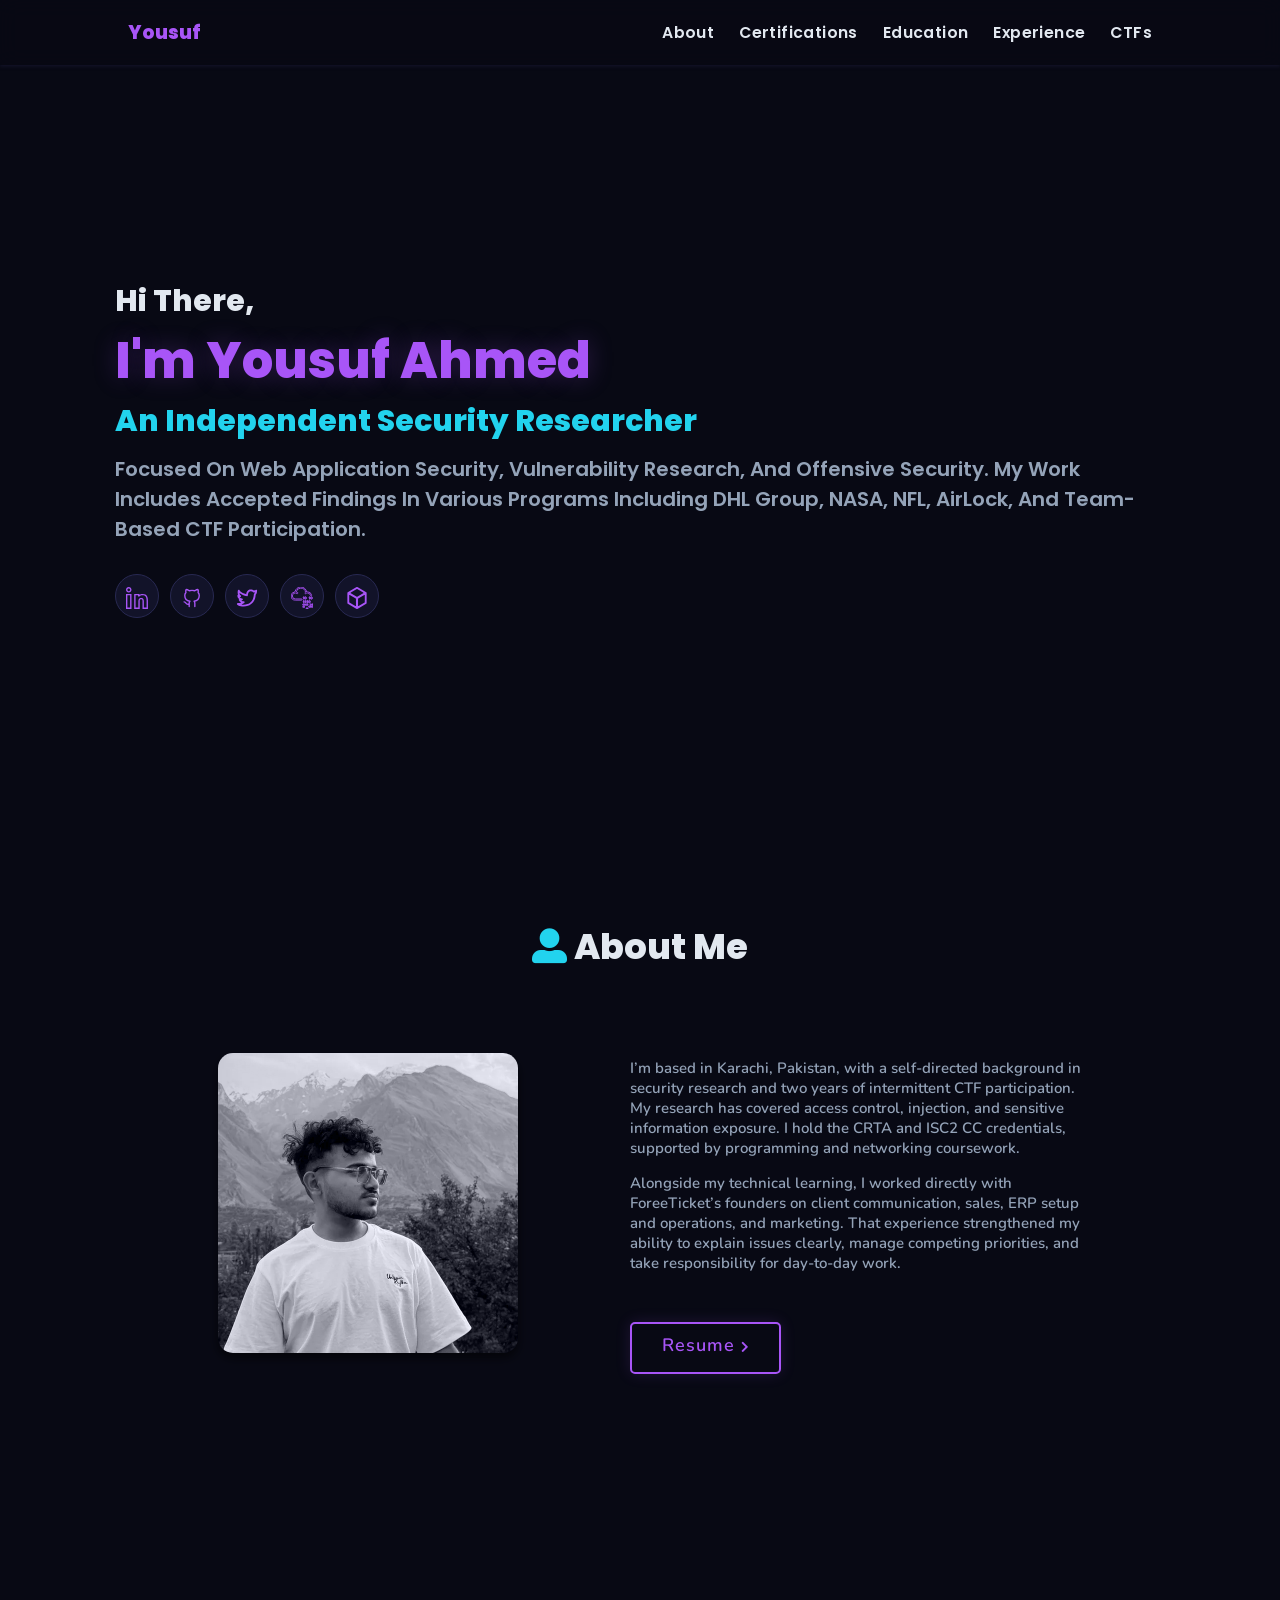
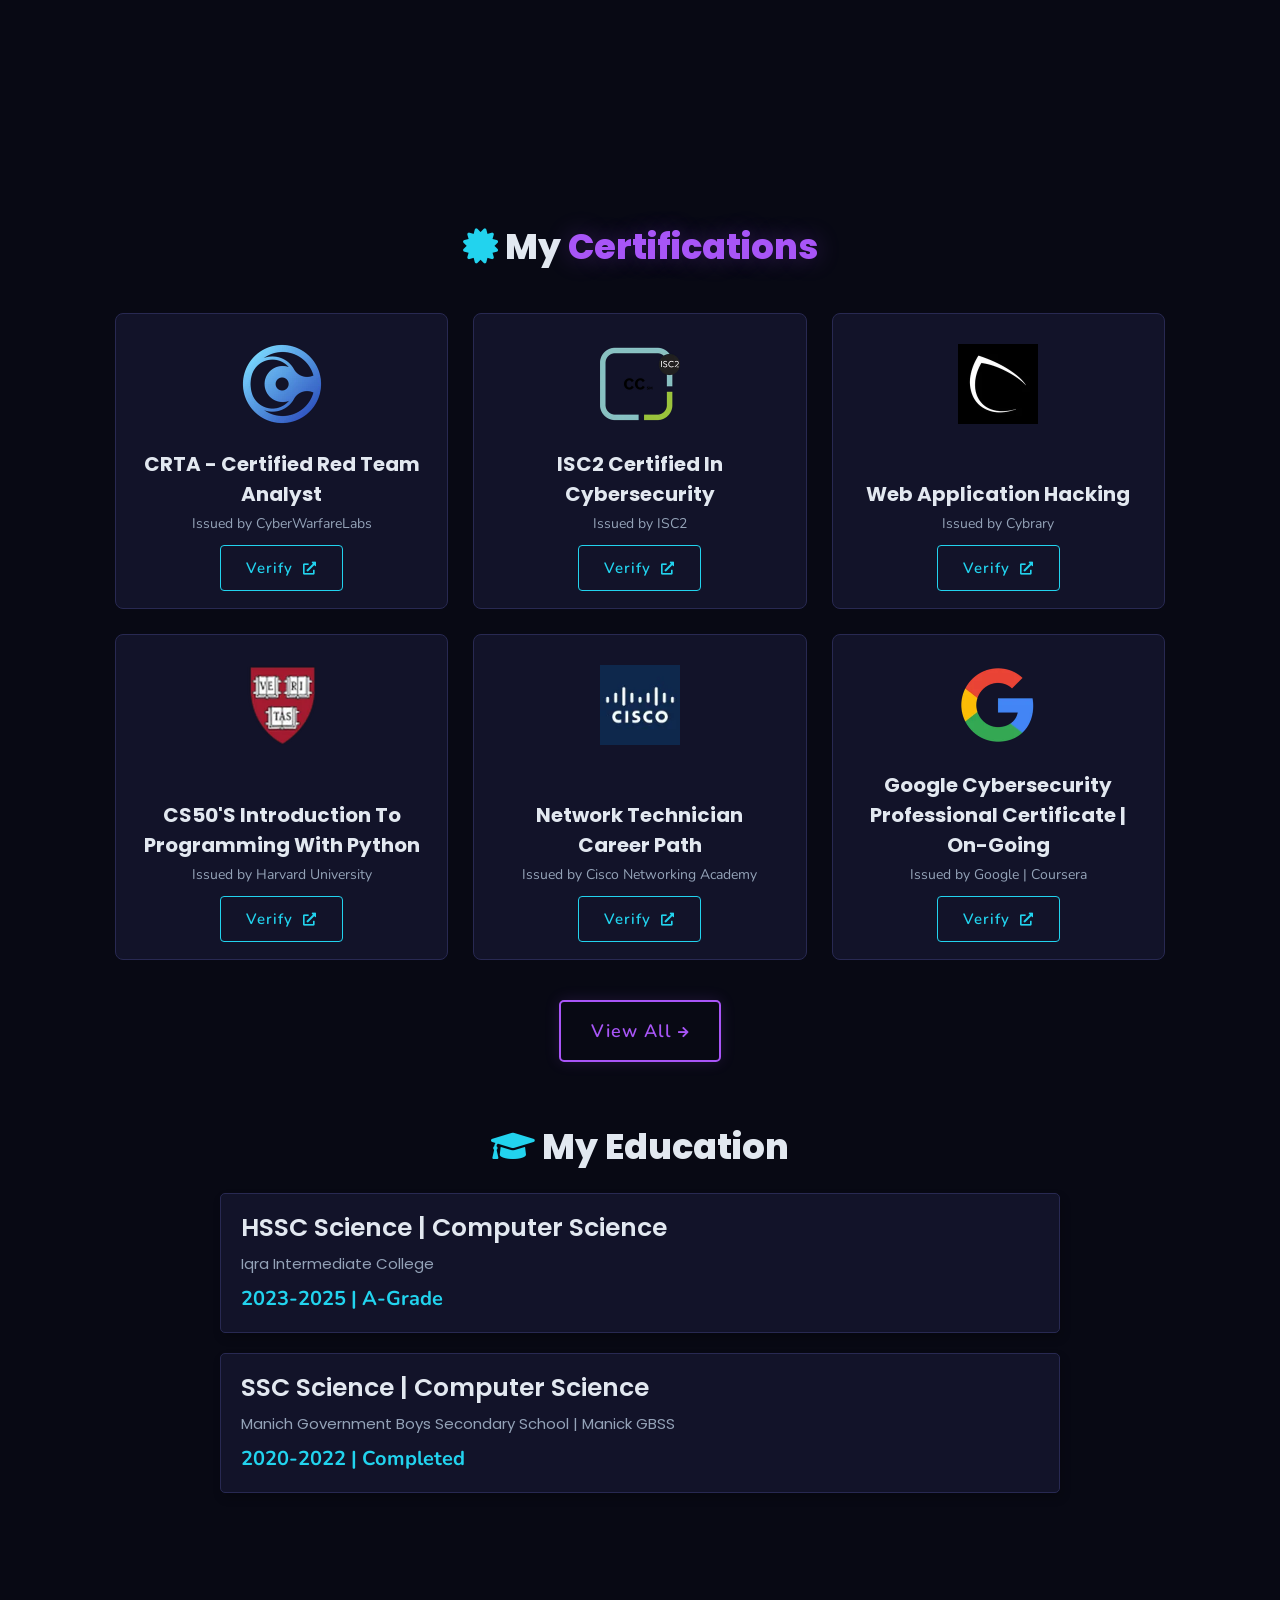
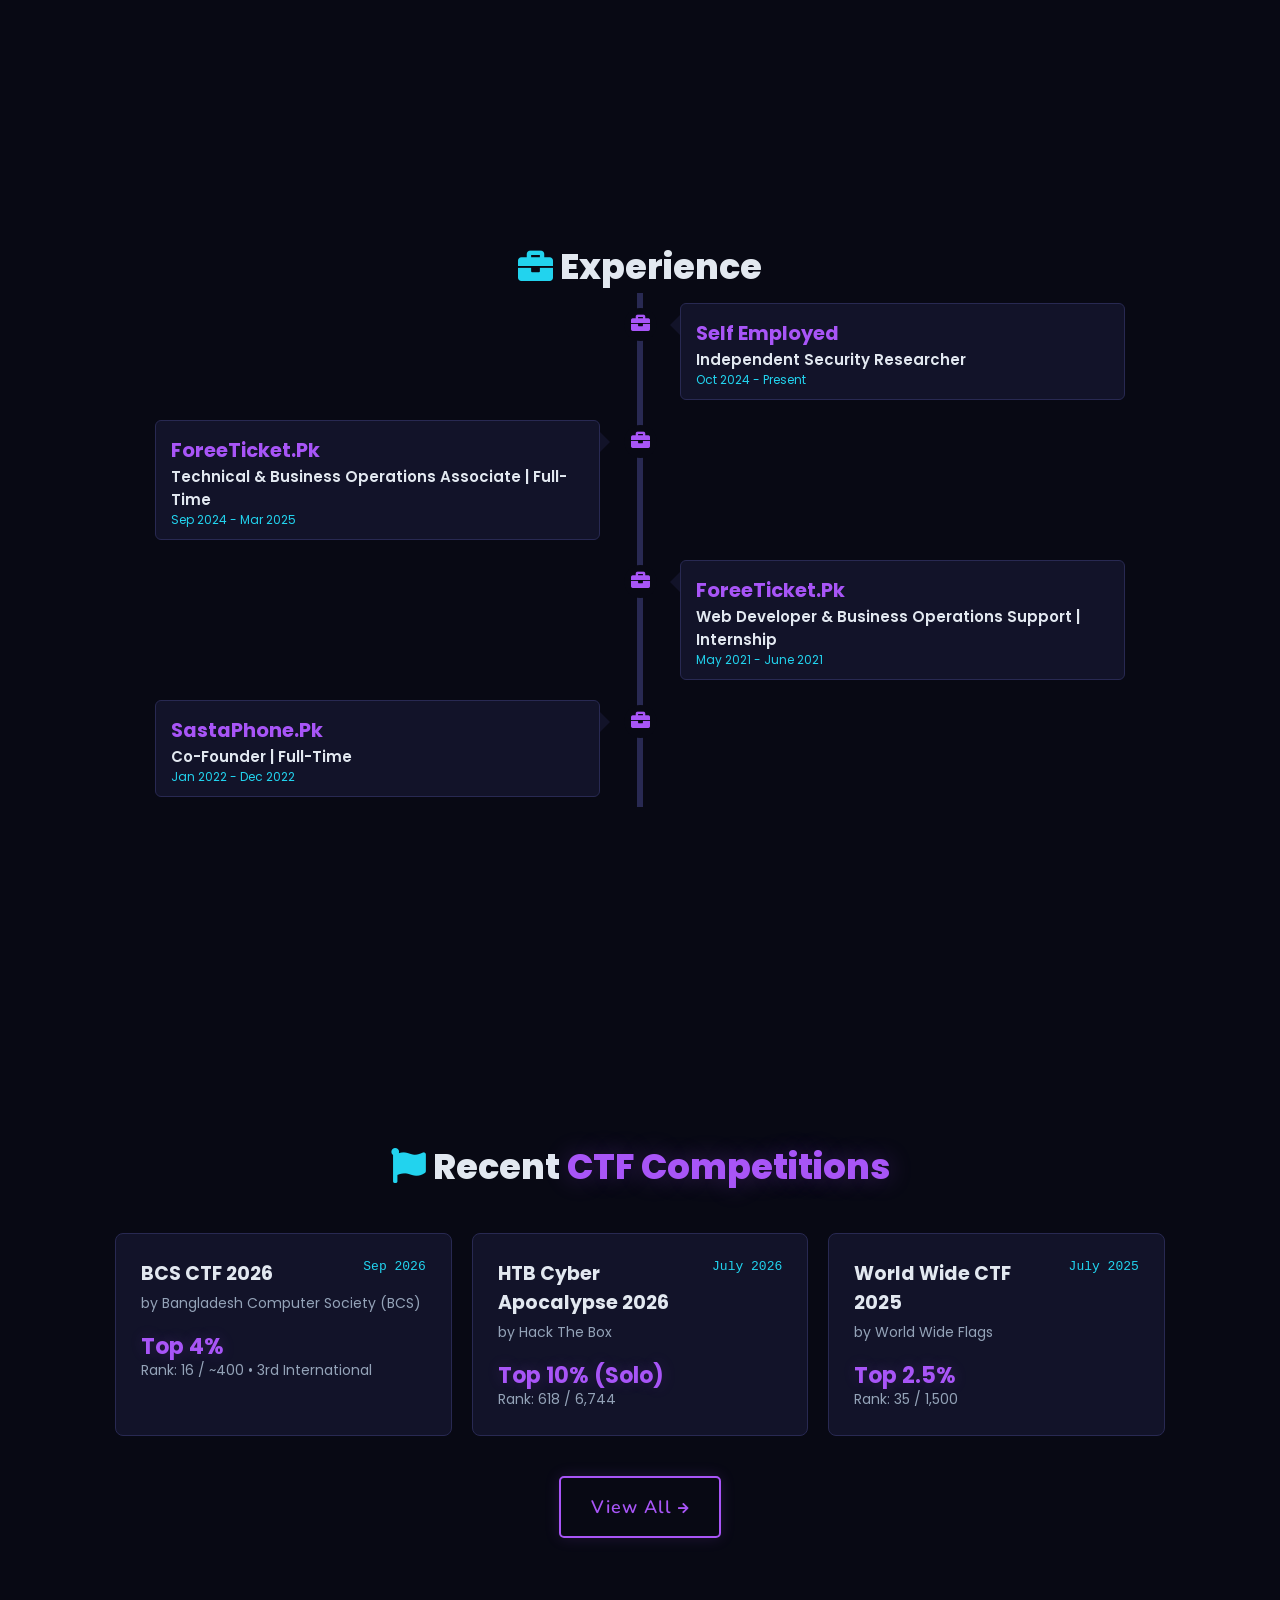
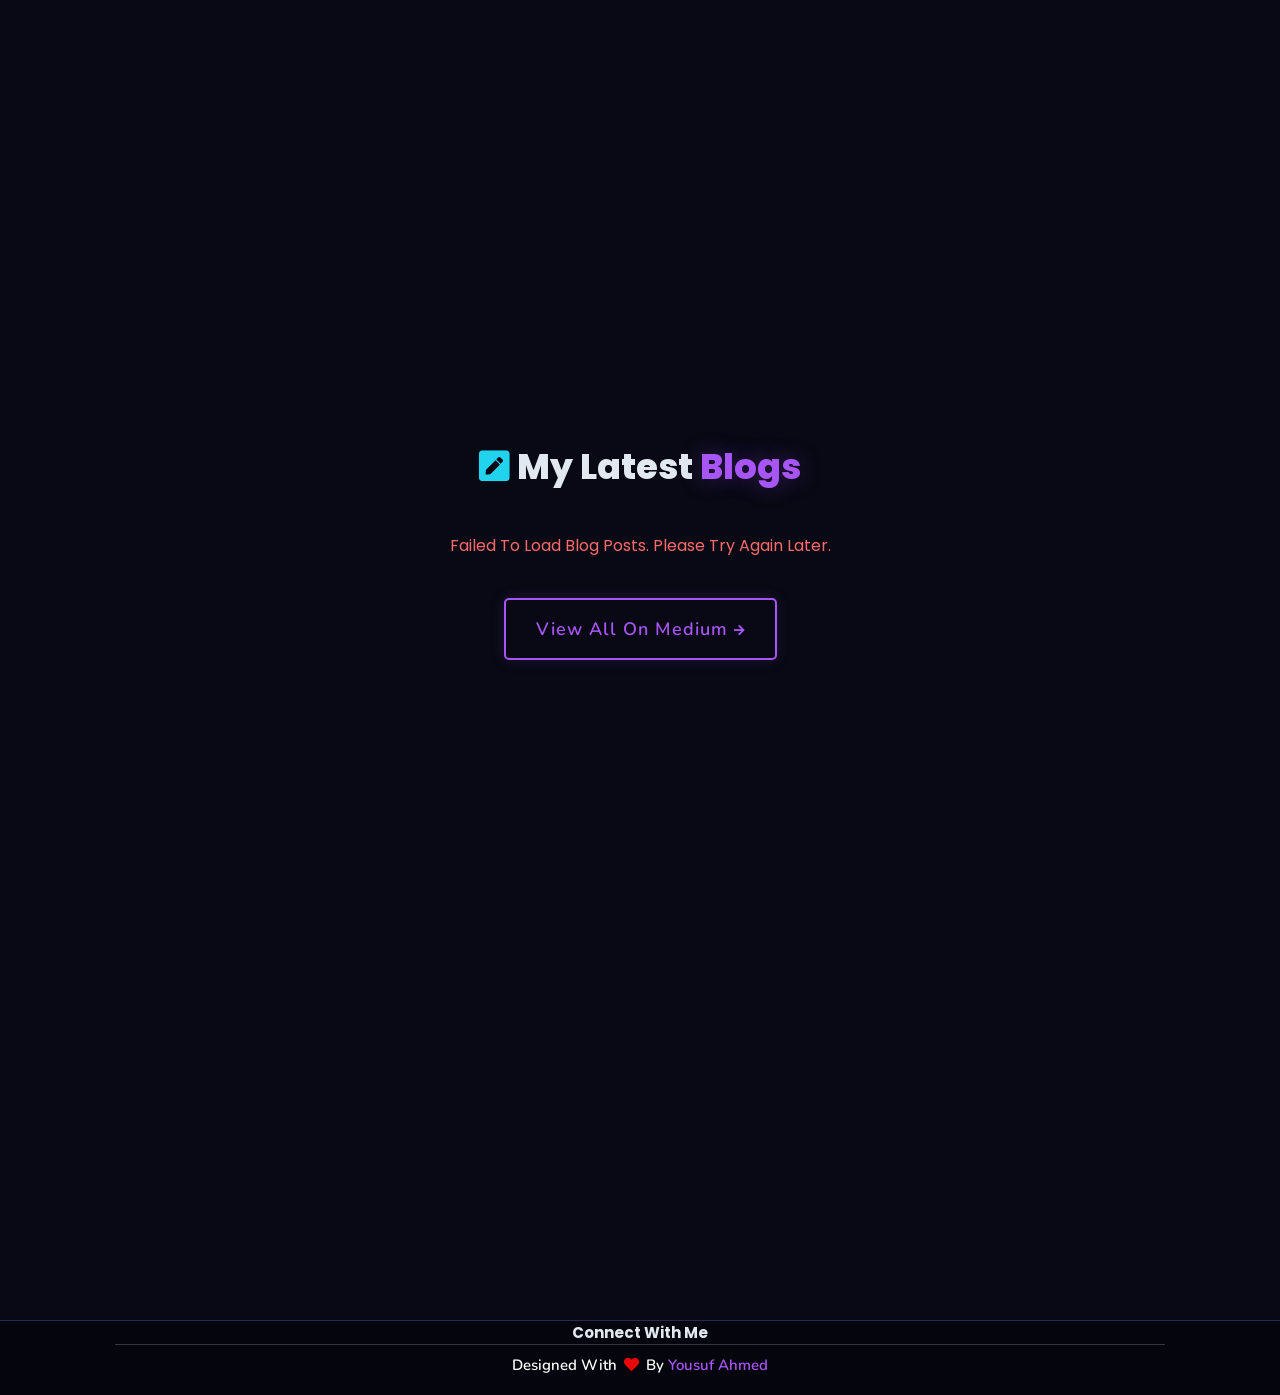
==== commit dba1f46a: "Improve accessibility, agentic browsing, WebP images, and non-blocking scripts" ====
--- a/index.html
+++ b/index.html
@@ -8,6 +8,7 @@
     <meta name="description" content="Independent Security Researcher focused on web application security, vulnerability research, offensive security, and competitive CTF competitions." />
     <meta name="author" content="Yousuf Ahmed" />
     <meta name="robots" content="index, follow, max-image-preview:large" />
+    <meta name="google-site-verification" content="gAh1LRrvJUgnVYiAsO-bBKRfXunu9lXU0e15nDHY-xs" />
     <link rel="canonical" href="https://yousuf-ahmed06.github.io/" />
 
     <!-- Open Graph -->
@@ -17,8 +18,8 @@
     <meta property="og:title" content="Yousuf Ahmed | Independent Security Researcher" />
     <meta property="og:description" content="Independent Security Researcher focused on web application security, vulnerability research, offensive security, and competitive CTF competitions." />
     <meta property="og:image" content="https://yousuf-ahmed06.github.io/assets/images/pfp.jpg" />
-    <meta property="og:image:width" content="800" />
-    <meta property="og:image:height" content="800" />
+    <meta property="og:image:width" content="600" />
+    <meta property="og:image:height" content="600" />
     <meta property="og:image:alt" content="Yousuf Ahmed - Independent Security Researcher" />
     <meta property="og:locale" content="en_US" />
 
@@ -165,19 +166,22 @@
       ]
     }
     </script>
-    <!-- Google Fonts -->
+    <!-- Preconnect & Fonts -->
     <link rel="preconnect" href="https://fonts.googleapis.com" />
     <link rel="preconnect" href="https://fonts.gstatic.com" crossorigin />
+    <link rel="preconnect" href="https://cdnjs.cloudflare.com" crossorigin />
     <link rel="stylesheet" href="https://fonts.googleapis.com/css2?family=Poppins:wght@400;600;700&family=Nunito:ital,wght@0,300;0,400;0,600;0,700;1,300;1,400&display=swap" />
     <!-- Custom CSS -->
     <link rel="stylesheet" href="./assets/css/style.css">
-    <!-- Font Awesome (kept for other icons like the menu bar) -->
-    <link rel="stylesheet" href="https://cdnjs.cloudflare.com/ajax/libs/font-awesome/5.15.3/css/all.min.css" integrity="sha512-iBBXm8fW90+nuLcSKlbmrPcLa0OT92xO1BIsZ+ywDWZCvqsWgccV3gFoRBv0z+8dLJgyAHIhR35VZc2oM/gI1w==" crossorigin="anonymous" referrerpolicy="no-referrer" />
+    <!-- Font Awesome (non-blocking load for icons) -->
+    <link rel="preload" href="https://cdnjs.cloudflare.com/ajax/libs/font-awesome/5.15.3/css/all.min.css" as="style" onload="this.onload=null;this.rel='stylesheet'" integrity="sha512-iBBXm8fW90+nuLcSKlbmrPcLa0OT92xO1BIsZ+ywDWZCvqsWgccV3gFoRBv0z+8dLJgyAHIhR35VZc2oM/gI1w==" crossorigin="anonymous" referrerpolicy="no-referrer" />
+    <noscript><link rel="stylesheet" href="https://cdnjs.cloudflare.com/ajax/libs/font-awesome/5.15.3/css/all.min.css" integrity="sha512-iBBXm8fW90+nuLcSKlbmrPcLa0OT92xO1BIsZ+ywDWZCvqsWgccV3gFoRBv0z+8dLJgyAHIhR35VZc2oM/gI1w==" crossorigin="anonymous" referrerpolicy="no-referrer" /></noscript>
     <!-- Favicon -->
     <link id='favicon' rel="shortcut icon" href="./assets/images/favicon.png" type="image/x-png">
     <title>Portfolio | Yousuf Ahmed</title>
 </head>
 <body>
+<a href="#main-content" class="skip-link">Skip to main content</a>
 
 <!-- navbar starts -->
 <header>
@@ -188,7 +192,7 @@
           <span></span>
           <span></span>
         </button>
-        <nav class="navbar">
+        <nav class="navbar" aria-label="Primary Navigation">
             <ul>
             <li><a href="#about">About</a></li>
             <li><a href="#certifications">Certifications</a></li>
@@ -200,20 +204,20 @@
 </header>
 <!-- navbar ends -->
 
-
+<main id="main-content">
 <!-- hero section starts -->
 <section class="home" id="home">
 
     <div class="content">
     <h1>Hi There,<br/><span>I'm Yousuf Ahmed</span></h1>
-    <h3>An Independent Security Researcher</h3>
+    <h2 class="hero-subtitle">An Independent Security Researcher</h2>
     <p>Focused on web application security, vulnerability research, and offensive security. My work includes accepted findings in various programs including DHL Group, NASA, NFL, AirLock, and team-based CTF participation.</p>
     <div class="socials">
         <ul class="social-icons">
           <!-- LinkedIn Icon -->
           <li>
             <a class="linkedin" aria-label="LinkedIn" href="https://www.linkedin.com/in/yousuf-ahmed27/" target="_blank" rel="noopener noreferrer">
-              <svg fill="currentColor" viewBox="0 0 1920 1920" xmlns="http://www.w3.org/2000/svg">
+              <svg aria-hidden="true" focusable="false" fill="currentColor" viewBox="0 0 1920 1920" xmlns="http://www.w3.org/2000/svg">
                 <path d="M1168 601.321v74.955c72.312-44.925 155.796-71.11 282.643-71.11 412.852 0 465.705 308.588 465.705 577.417v733.213L1438.991 1920v-701.261c0-117.718-42.162-140.06-120.12-140.06-74.114 0-120.12 23.423-120.12 140.06V1920l-483.604-4.204V601.32H1168Zm-687.52-.792v1318.918H0V600.53h480.48Zm-120.12 120.12H120.12v1078.678h240.24V720.65Zm687.52.792H835.267v1075.316l243.364 2.162v-580.18c0-226.427 150.51-260.18 240.24-260.18 109.55 0 240.24 45.165 240.24 260.18v580.18l237.117-2.162v-614.174c0-333.334-93.573-457.298-345.585-457.298-151.472 0-217.057 44.925-281.322 98.98l-16.696 14.173H1047.88V721.441ZM240.24 0c132.493 0 240.24 107.748 240.24 240.24 0 132.493-107.747 240.24-240.24 240.24C107.748 480.48 0 372.733 0 240.24 0 107.748 107.748 0 240.24 0Zm0 120.12c-66.186 0-120.12 53.934-120.12 120.12s53.934 120.12 120.12 120.12 120.12-53.934 120.12-120.12-53.934-120.12-120.12-120.12Z" fill-rule="evenodd"></path>
               </svg>
             </a>
@@ -221,7 +225,7 @@
           <!-- GitHub Icon -->
           <li>
             <a class="github" aria-label="GitHub" href="https://github.com/Yousuf-Ahmed06/" target="_blank" rel="noopener noreferrer">
-               <svg viewBox="0 0 192 192" xmlns="http://www.w3.org/2000/svg">
+               <svg aria-hidden="true" focusable="false" viewBox="0 0 192 192" xmlns="http://www.w3.org/2000/svg">
                 <path stroke-linecap="round" stroke-linejoin="round" stroke-width="12" d="M120.755 170c.03-4.669.059-20.874.059-27.29 0-9.272-3.167-15.339-6.719-18.41 22.051-2.464 45.201-10.863 45.201-49.067 0-10.855-3.824-19.735-10.175-26.683 1.017-2.516 4.413-12.63-.987-26.32 0 0-8.296-2.672-27.202 10.204-7.912-2.213-16.371-3.308-24.784-3.352-8.414.044-16.872 1.14-24.785 3.352C52.457 19.558 44.162 22.23 44.162 22.23c-5.4 13.69-2.004 23.804-.987 26.32C36.824 55.498 33 64.378 33 75.233c0 38.204 23.149 46.603 45.2 49.067-3.551 3.071-6.719 9.138-6.719 18.41 0 6.416.03 22.621.059 27.29M27 130c9.939.703 15.67 9.735 15.67 9.735 8.834 15.199 23.178 10.803 28.815 8.265"></path>
               </svg>
             </a>
@@ -229,20 +233,20 @@
           <!-- Twitter/X Icon -->
           <li>
             <a class="twitter" aria-label="Twitter" href="https://x.com/Yousuf_Ahmed__" target="_blank" rel="noopener noreferrer">
-              <svg viewBox="0 0 24 24" fill="currentColor" xmlns="http://www.w3.org/2000/svg">
+              <svg aria-hidden="true" focusable="false" viewBox="0 0 24 24" fill="currentColor" xmlns="http://www.w3.org/2000/svg">
                 <path fill-rule="evenodd" clip-rule="evenodd" d="M19.7828 3.91825C20.1313 3.83565 20.3743 3.75444 20.5734 3.66915C20.8524 3.54961 21.0837 3.40641 21.4492 3.16524C21.7563 2.96255 22.1499 2.9449 22.4739 3.11928C22.7979 3.29366 23 3.6319 23 3.99986C23 5.08079 22.8653 5.96673 22.5535 6.7464C22.2911 7.40221 21.9225 7.93487 21.4816 8.41968C21.2954 11.7828 20.3219 14.4239 18.8336 16.4248C17.291 18.4987 15.2386 19.8268 13.0751 20.5706C10.9179 21.3121 8.63863 21.4778 6.5967 21.2267C4.56816 20.9773 2.69304 20.3057 1.38605 19.2892C1.02813 19.0108 0.902313 18.5264 1.07951 18.109C1.25671 17.6916 1.69256 17.4457 2.14144 17.5099C3.42741 17.6936 4.6653 17.4012 5.6832 16.9832C5.48282 16.8742 5.29389 16.7562 5.11828 16.6346C4.19075 15.9925 3.4424 15.1208 3.10557 14.4471C2.96618 14.1684 2.96474 13.8405 3.10168 13.5606C3.17232 13.4161 3.27562 13.293 3.40104 13.1991C2.04677 12.0814 1.49999 10.5355 1.49999 9.49986C1.49999 9.19192 1.64187 8.90115 1.88459 8.71165C1.98665 8.63197 2.10175 8.57392 2.22308 8.53896C2.12174 8.24222 2.0431 7.94241 1.98316 7.65216C1.71739 6.3653 1.74098 4.91284 2.02985 3.75733C2.1287 3.36191 2.45764 3.06606 2.86129 3.00952C3.26493 2.95299 3.6625 3.14709 3.86618 3.50014C4.94369 5.36782 6.93116 6.50943 8.78086 7.18568C9.6505 7.50362 10.4559 7.70622 11.0596 7.83078C11.1899 6.61019 11.5307 5.6036 12.0538 4.80411C12.7439 3.74932 13.7064 3.12525 14.74 2.84698C16.5227 2.36708 18.5008 2.91382 19.7828 3.91825ZM10.7484 9.80845C10.0633 9.67087 9.12171 9.43976 8.09412 9.06408C6.7369 8.56789 5.16088 7.79418 3.84072 6.59571C3.86435 6.81625 3.89789 7.03492 3.94183 7.24766C4.16308 8.31899 4.5742 8.91899 4.94721 9.10549C5.40342 9.3336 5.61484 9.8685 5.43787 10.3469C5.19827 10.9946 4.56809 11.0477 3.99551 10.9046C4.45603 11.595 5.28377 12.2834 6.66439 12.5135C7.14057 12.5929 7.49208 13.0011 7.49986 13.4838C7.50765 13.9665 7.16949 14.3858 6.69611 14.4805L5.82565 14.6546C5.95881 14.7703 6.103 14.8838 6.2567 14.9902C6.95362 15.4727 7.65336 15.6808 8.25746 15.5298C8.70991 15.4167 9.18047 15.6313 9.39163 16.0472C9.60278 16.463 9.49846 16.9696 9.14018 17.2681C8.49626 17.8041 7.74425 18.2342 6.99057 18.5911C6.63675 18.7587 6.24134 18.9241 5.8119 19.0697C6.14218 19.1402 6.48586 19.198 6.84078 19.2417C8.61136 19.4594 10.5821 19.3126 12.4249 18.6792C14.2614 18.0479 15.9589 16.9385 17.2289 15.2312C18.497 13.5262 19.382 11.1667 19.5007 7.96291C19.51 7.71067 19.6144 7.47129 19.7929 7.29281C20.2425 6.84316 20.6141 6.32777 20.7969 5.7143C20.477 5.81403 20.1168 5.90035 19.6878 5.98237C19.3623 6.04459 19.0272 5.94156 18.7929 5.70727C18.0284 4.94274 16.5164 4.43998 15.2599 4.77822C14.6686 4.93741 14.1311 5.28203 13.7274 5.89906C13.3153 6.52904 13 7.51045 13 8.9999C13 9.28288 12.8801 9.5526 12.6701 9.74221C12.1721 10.1917 11.334 9.92603 10.7484 9.80845Z"></path>
               </svg>
             </a>
           </li>
           <li><a class="thm" aria-label="Try Hack Me" href="https://tryhackme.com/p/yousufA" target="_blank" rel="noopener noreferrer">
-            <svg role="img" viewBox="0 0 24 24" xmlns="http://www.w3.org/2000/svg" id="thm" height="24" width="24">
+            <svg aria-hidden="true" focusable="false" viewBox="0 0 24 24" xmlns="http://www.w3.org/2000/svg" id="thm" height="24" width="24">
               <path d="M10.705 0C7.54 0 4.902 2.285 4.349 5.291a4.525 4.525 0 0 0 -4.107 4.5 4.525 4.525 0 0 0 4.52 4.52h6.761a0.625 0.625 0 1 0 0 -1.25H4.761a3.273 3.273 0 0 1 -3.27 -3.27A3.273 3.273 0 0 1 6.59 7.08a0.625 0.625 0 0 0 0.7 -1.035 4.488 4.488 0 0 0 -1.68 -0.69 5.223 5.223 0 0 1 5.096 -4.104 5.221 5.221 0 0 1 5.174 4.57 4.489 4.489 0 0 0 -0.488 0.305 0.625 0.625 0 1 0 0.731 1.013 3.245 3.245 0 0 1 1.912 -0.616 3.278 3.278 0 0 1 3.203 2.61 0.625 0.625 0 0 0 1.225 -0.251 4.533 4.533 0 0 0 -4.428 -3.61 4.54 4.54 0 0 0 -0.958 0.105C16.556 2.328 13.9 0 10.705 0zm5.192 10.64a0.925 0.925 0 0 0 -0.462 0.108 0.913 0.913 0 0 0 -0.313 0.29 1.27 1.27 0 0 0 -0.175 0.427 2.39 2.39 0 0 0 -0.054 0.514c0 0.181 0.018 0.353 0.054 0.517 0.036 0.164 0.095 0.307 0.175 0.43a0.899 0.899 0 0 0 0.313 0.297c0.127 0.073 0.281 0.11 0.462 0.11 0.18 0 0.334 -0.037 0.46 -0.11a0.897 0.897 0 0 0 0.309 -0.296c0.08 -0.124 0.137 -0.267 0.173 -0.431 0.036 -0.164 0.054 -0.336 0.054 -0.517 0 -0.18 -0.018 -0.352 -0.054 -0.514a1.271 1.271 0 0 0 -0.173 -0.426 0.901 0.901 0 0 0 -0.309 -0.291 0.917 0.917 0 0 0 -0.46 -0.108zm6.486 0a0.925 0.925 0 0 0 -0.462 0.108 0.913 0.913 0 0 0 -0.313 0.29 1.27 1.27 0 0 0 -0.175 0.427 2.39 2.39 0 0 0 -0.053 0.514c0 0.181 0.017 0.353 0.053 0.517 0.036 0.164 0.095 0.307 0.175 0.43a0.899 0.899 0 0 0 0.313 0.297c0.127 0.073 0.281 0.11 0.462 0.11 0.18 0 0.334 -0.037 0.46 -0.11a0.897 0.897 0 0 0 0.31 -0.296c0.078 -0.124 0.136 -0.267 0.172 -0.431 0.036 -0.164 0.054 -0.336 0.054 -0.517 0 -0.18 -0.018 -0.352 -0.054 -0.514a1.271 1.271 0 0 0 -0.173 -0.426 0.901 0.901 0 0 0 -0.308 -0.291 0.916 0.916 0 0 0 -0.461 -0.108zm-8.537 0.068 -0.84 0.618 0.313 0.43 0.476 -0.368v1.877h0.603v-2.557zm6.486 0 -0.841 0.618 0.314 0.43 0.477 -0.368v1.877h0.603v-2.557zm-4.435 0.445c0.08 0 0.143 0.028 0.193 0.084 0.05 0.057 0.087 0.127 0.114 0.21 0.026 0.083 0.044 0.173 0.054 0.269a2.541 2.541 0 0 1 0 0.533c-0.01 0.097 -0.028 0.187 -0.054 0.27a0.584 0.584 0 0 1 -0.114 0.21 0.243 0.243 0 0 1 -0.193 0.085 0.248 0.248 0 0 1 -0.195 -0.086 0.584 0.584 0 0 1 -0.118 -0.209 1.245 1.245 0 0 1 -0.056 -0.27 2.645 2.645 0 0 1 0 -0.533c0.01 -0.096 0.029 -0.186 0.056 -0.27a0.583 0.583 0 0 1 0.118 -0.209 0.25 0.25 0 0 1 0.195 -0.084zm6.486 0c0.08 0 0.144 0.028 0.193 0.084 0.05 0.057 0.087 0.127 0.114 0.21 0.027 0.083 0.044 0.173 0.054 0.269a2.541 2.541 0 0 1 0 0.533c-0.01 0.097 -0.027 0.187 -0.054 0.27a0.584 0.584 0 0 1 -0.114 0.21 0.243 0.243 0 0 1 -0.193 0.085 0.249 0.249 0 0 1 -0.195 -0.086 0.581 0.581 0 0 1 -0.117 -0.209 1.245 1.245 0 0 1 -0.056 -0.27 2.642 2.642 0 0 1 0 -0.533c0.01 -0.096 0.028 -0.186 0.056 -0.27a0.58 0.58 0 0 1 0.117 -0.209 0.25 0.25 0 0 1 0.195 -0.084zm-2.191 3.51a0.93 0.93 0 0 0 -0.463 0.109 0.908 0.908 0 0 0 -0.312 0.291c-0.08 0.122 -0.139 0.263 -0.175 0.426a2.383 2.383 0 0 0 -0.054 0.514c0 0.18 0.018 0.353 0.054 0.516 0.036 0.164 0.094 0.308 0.175 0.432a0.91 0.91 0 0 0 0.312 0.296 0.92 0.92 0 0 0 0.463 0.11c0.18 0 0.333 -0.037 0.46 -0.11a0.892 0.892 0 0 0 0.308 -0.296 1.32 1.32 0 0 0 0.174 -0.432c0.036 -0.163 0.054 -0.335 0.054 -0.516 0 -0.18 -0.018 -0.352 -0.054 -0.514a1.274 1.274 0 0 0 -0.174 -0.426 0.89 0.89 0 0 0 -0.309 -0.291 0.918 0.918 0 0 0 -0.46 -0.108zm-6.402 0.07 -0.841 0.617 0.314 0.43 0.476 -0.369v1.878h0.604v-2.557zm2.125 0 -0.841 0.617 0.314 0.43 0.477 -0.369v1.878h0.603v-2.557zm2.116 0 -0.84 0.617 0.313 0.43 0.477 -0.369v1.878h0.603v-2.557zm2.16 0.443c0.08 0 0.144 0.028 0.194 0.085a0.605 0.605 0 0 1 0.114 0.21c0.026 0.083 0.044 0.172 0.053 0.269a2.639 2.639 0 0 1 0 0.532 1.28 1.28 0 0 1 -0.053 0.27 0.585 0.585 0 0 1 -0.114 0.21 0.244 0.244 0 0 1 -0.193 0.085 0.25 0.25 0 0 1 -0.196 -0.085 0.589 0.589 0 0 1 -0.117 -0.21 1.245 1.245 0 0 1 -0.056 -0.27 2.597 2.597 0 0 1 0 -0.532c0.01 -0.097 0.028 -0.186 0.056 -0.27a0.589 0.589 0 0 1 0.117 -0.209 0.249 0.249 0 0 1 0.196 -0.085zm-6.729 3.073a0.676 0.676 0 0 0 -0.335 0.078 0.661 0.661 0 0 0 -0.227 0.211 0.91 0.91 0 0 0 -0.127 0.31c-0.027 0.118 -0.04 0.242 -0.04 0.373s0.013 0.256 0.04 0.375a0.93 0.93 0 0 0 0.127 0.313 0.65 0.65 0 0 0 0.227 0.215c0.092 0.053 0.204 0.08 0.335 0.08a0.655 0.655 0 0 0 0.334 -0.08 0.65 0.65 0 0 0 0.225 -0.215c0.057 -0.09 0.1 -0.194 0.125 -0.313a1.75 1.75 0 0 0 0.04 -0.375c0 -0.13 -0.014 -0.255 -0.04 -0.373a0.931 0.931 0 0 0 -0.125 -0.31 0.658 0.658 0 0 0 -0.225 -0.21 0.667 0.667 0 0 0 -0.334 -0.08zm3.086 0a0.675 0.675 0 0 0 -0.336 0.078 0.661 0.661 0 0 0 -0.226 0.211 0.907 0.907 0 0 0 -0.127 0.31 1.69 1.69 0 0 0 -0.04 0.373c0 0.131 0.013 0.256 0.04 0.375a0.928 0.928 0 0 0 0.127 0.313c0.058 0.09 0.134 0.162 0.226 0.215 0.093 0.053 0.205 0.08 0.336 0.08a0.655 0.655 0 0 0 0.334 -0.08 0.65 0.65 0 0 0 0.224 -0.215c0.058 -0.09 0.1 -0.194 0.126 -0.313a1.752 1.752 0 0 0 0 -0.748 0.94 0.94 0 0 0 -0.126 -0.31 0.657 0.657 0 0 0 -0.224 -0.21 0.667 0.667 0 0 0 -0.334 -0.08zm5.108 0a0.675 0.675 0 0 0 -0.336 0.078 0.661 0.661 0 0 0 -0.226 0.211 0.91 0.91 0 0 0 -0.127 0.31c-0.027 0.118 -0.04 0.242 -0.04 0.373s0.013 0.256 0.04 0.375a0.931 0.931 0 0 0 0.127 0.313c0.058 0.09 0.134 0.162 0.226 0.215 0.093 0.053 0.205 0.08 0.336 0.08 0.13 0 0.243 -0.027 0.334 -0.08a0.65 0.65 0 0 0 0.224 -0.215c0.058 -0.09 0.1 -0.194 0.126 -0.313a1.75 1.75 0 0 0 0.04 -0.375c0 -0.13 -0.014 -0.255 -0.04 -0.373a0.943 0.943 0 0 0 -0.126 -0.31 0.657 0.657 0 0 0 -0.224 -0.21 0.668 0.668 0 0 0 -0.334 -0.08zm-6.658 0.05 -0.61 0.448 0.227 0.311 0.346 -0.266v1.362h0.438v-1.856zm3.068 0 -0.61 0.448 0.227 0.311 0.346 -0.266v1.362h0.438v-1.856zm5.108 0 -0.611 0.448 0.228 0.311 0.346 -0.266v1.362h0.438v-1.856zm-9.712 0.322c0.058 0 0.105 0.02 0.14 0.062a0.421 0.421 0 0 1 0.083 0.151 0.96 0.96 0 0 1 0.04 0.196 1.932 1.932 0 0 1 0 0.386 0.954 0.954 0 0 1 -0.04 0.197 0.421 0.421 0 0 1 -0.083 0.152 0.176 0.176 0 0 1 -0.14 0.061 0.18 0.18 0 0 1 -0.141 -0.06 0.427 0.427 0 0 1 -0.085 -0.153 0.887 0.887 0 0 1 -0.041 -0.197 1.96 1.96 0 0 1 0 -0.386 0.893 0.893 0 0 1 0.04 -0.196 0.42 0.42 0 0 1 0.086 -0.151 0.181 0.181 0 0 1 0.141 -0.062zm3.086 0c0.058 0 0.104 0.02 0.14 0.062a0.421 0.421 0 0 1 0.082 0.151 0.94 0.94 0 0 1 0.04 0.196 1.906 1.906 0 0 1 0 0.386 0.93 0.93 0 0 1 -0.04 0.197 0.421 0.421 0 0 1 -0.082 0.152 0.176 0.176 0 0 1 -0.14 0.061 0.18 0.18 0 0 1 -0.141 -0.06 0.42 0.42 0 0 1 -0.086 -0.153 0.846 0.846 0 0 1 -0.04 -0.197 1.965 1.965 0 0 1 -0.011 -0.195c0 -0.057 0.004 -0.121 0.01 -0.191a0.849 0.849 0 0 1 0.041 -0.196 0.42 0.42 0 0 1 0.086 -0.151 0.182 0.182 0 0 1 0.141 -0.062zm5.108 0c0.058 0 0.104 0.02 0.14 0.062a0.421 0.421 0 0 1 0.082 0.151 0.92 0.92 0 0 1 0.04 0.196 1.963 1.963 0 0 1 0 0.386 0.943 0.943 0 0 1 -0.04 0.197 0.421 0.421 0 0 1 -0.082 0.152 0.177 0.177 0 0 1 -0.14 0.061 0.18 0.18 0 0 1 -0.142 -0.06 0.437 0.437 0 0 1 -0.085 -0.153 0.95 0.95 0 0 1 -0.04 -0.197 1.965 1.965 0 0 1 -0.011 -0.195c0 -0.057 0.004 -0.121 0.01 -0.191a0.959 0.959 0 0 1 0.04 -0.196 0.47 0.47 0 0 1 0.086 -0.151 0.181 0.181 0 0 1 0.142 -0.062zm-1.684 1.814a0.675 0.675 0 0 0 -0.336 0.079 0.66 0.66 0 0 0 -0.227 0.21 0.91 0.91 0 0 0 -0.127 0.31 1.731 1.731 0 0 0 0 0.748 0.939 0.939 0 0 0 0.127 0.314c0.059 0.09 0.134 0.162 0.227 0.215 0.093 0.053 0.205 0.08 0.336 0.08a0.66 0.66 0 0 0 0.334 -0.08 0.648 0.648 0 0 0 0.224 -0.215c0.058 -0.09 0.1 -0.195 0.126 -0.314a1.737 1.737 0 0 0 -0.001 -0.747 0.928 0.928 0 0 0 -0.125 -0.31 0.65 0.65 0 0 0 -0.224 -0.211 0.668 0.668 0 0 0 -0.334 -0.079zm3.063 0a0.676 0.676 0 0 0 -0.336 0.079 0.664 0.664 0 0 0 -0.227 0.21 0.906 0.906 0 0 0 -0.127 0.31 1.74 1.74 0 0 0 0 0.748 0.936 0.936 0 0 0 0.127 0.314 0.66 0.66 0 0 0 0.227 0.215c0.092 0.053 0.204 0.08 0.336 0.08a0.654 0.654 0 0 0 0.334 -0.08 0.648 0.648 0 0 0 0.223 -0.215c0.058 -0.09 0.1 -0.195 0.126 -0.314a1.74 1.74 0 0 0 0 -0.747 0.928 0.928 0 0 0 -0.126 -0.31 0.65 0.65 0 0 0 -0.223 -0.211 0.666 0.666 0 0 0 -0.334 -0.079zm-1.545 0.05 -0.611 0.448 0.228 0.312 0.346 -0.267v1.363h0.438v-1.856zm-1.518 0.323c0.057 0 0.104 0.02 0.14 0.061a0.42 0.42 0 0 1 0.082 0.152 0.91 0.91 0 0 1 0.04 0.195 1.966 1.966 0 0 1 0 0.387 0.951 0.951 0 0 1 -0.04 0.197 0.421 0.421 0 0 1 -0.082 0.152 0.177 0.177 0 0 1 -0.14 0.06 0.18 0.18 0 0 1 -0.142 -0.06 0.428 0.428 0 0 1 -0.085 -0.152 0.914 0.914 0 0 1 -0.04 -0.197 1.96 1.96 0 0 1 -0.011 -0.195c0 -0.058 0.003 -0.122 0.01 -0.192a0.923 0.923 0 0 1 0.041 -0.195c0.02 -0.06 0.048 -0.11 0.085 -0.152a0.181 0.181 0 0 1 0.142 -0.061zm3.063 0c0.057 0 0.104 0.02 0.14 0.061a0.42 0.42 0 0 1 0.082 0.152 0.94 0.94 0 0 1 0.04 0.195 1.91 1.91 0 0 1 0 0.387 0.93 0.93 0 0 1 -0.04 0.197 0.422 0.422 0 0 1 -0.083 0.152 0.175 0.175 0 0 1 -0.14 0.06 0.18 0.18 0 0 1 -0.141 -0.06 0.423 0.423 0 0 1 -0.085 -0.152 0.907 0.907 0 0 1 -0.04 -0.197 1.95 1.95 0 0 1 0 -0.387 0.915 0.915 0 0 1 0.04 -0.195c0.02 -0.06 0.048 -0.11 0.085 -0.152a0.182 0.182 0 0 1 0.142 -0.061zm-9.713 0.185a0.465 0.465 0 0 0 -0.232 0.055 0.456 0.456 0 0 0 -0.157 0.146 0.627 0.627 0 0 0 -0.089 0.215 1.168 1.168 0 0 0 -0.027 0.259c0 0.09 0.009 0.177 0.027 0.26a0.648 0.648 0 0 0 0.089 0.216c0.04 0.063 0.093 0.112 0.157 0.149a0.459 0.459 0 0 0 0.232 0.056c0.09 0 0.168 -0.02 0.231 -0.056a0.45 0.45 0 0 0 0.156 -0.149 0.67 0.67 0 0 0 0.087 -0.217 1.218 1.218 0 0 0 0 -0.518 0.647 0.647 0 0 0 -0.087 -0.215 0.448 0.448 0 0 0 -0.156 -0.146 0.458 0.458 0 0 0 -0.23 -0.055zm1.052 0.035 -0.423 0.31 0.158 0.217 0.24 -0.185v0.944h0.303v-1.286zm-1.052 0.224c0.04 0 0.073 0.014 0.097 0.042a0.284 0.284 0 0 1 0.057 0.105 0.69 0.69 0 0 1 0.028 0.136c0.004 0.049 0.007 0.092 0.007 0.133 0 0.04 -0.003 0.086 -0.007 0.135a0.684 0.684 0 0 1 -0.028 0.136 0.285 0.285 0 0 1 -0.057 0.105 0.123 0.123 0 0 1 -0.097 0.043 0.125 0.125 0 0 1 -0.098 -0.043 0.298 0.298 0 0 1 -0.059 -0.105 0.612 0.612 0 0 1 -0.028 -0.136 1.39 1.39 0 0 1 0 -0.268 0.62 0.62 0 0 1 0.028 -0.136 0.297 0.297 0 0 1 0.06 -0.105 0.125 0.125 0 0 1 0.097 -0.042zm3.775 1.394a0.463 0.463 0 0 0 -0.232 0.054 0.452 0.452 0 0 0 -0.157 0.146 0.621 0.621 0 0 0 -0.088 0.214 1.19 1.19 0 0 0 0 0.519 0.641 0.641 0 0 0 0.088 0.217 0.46 0.46 0 0 0 0.157 0.15 0.458 0.458 0 0 0 0.232 0.054 0.454 0.454 0 0 0 0.232 -0.055 0.45 0.45 0 0 0 0.155 -0.149 0.664 0.664 0 0 0 0.087 -0.217 1.189 1.189 0 0 0 0 -0.519 0.642 0.642 0 0 0 -0.087 -0.214 0.446 0.446 0 0 0 -0.155 -0.146 0.459 0.459 0 0 0 -0.232 -0.054zm1.052 0.034 -0.423 0.31 0.158 0.216 0.24 -0.185v0.945h0.303V22.68zm-1.052 0.223c0.04 0 0.073 0.014 0.098 0.043a0.3 0.3 0 0 1 0.057 0.105 0.643 0.643 0 0 1 0.027 0.135 1.31 1.31 0 0 1 0 0.268 0.654 0.654 0 0 1 -0.027 0.137 0.307 0.307 0 0 1 -0.057 0.105 0.124 0.124 0 0 1 -0.098 0.042 0.125 0.125 0 0 1 -0.098 -0.042 0.293 0.293 0 0 1 -0.059 -0.105 0.618 0.618 0 0 1 -0.028 -0.137 1.364 1.364 0 0 1 0 -0.268 0.612 0.612 0 0 1 0.028 -0.135 0.287 0.287 0 0 1 0.06 -0.105 0.123 0.123 0 0 1 0.097 -0.043z" fill="#000000" stroke-width="1"></path>
             </svg>
           </a></li>
           
           <li>
             <a class="htb" aria-label="Hack The Box" href="https://profile.hackthebox.com/profile/019fb451-08e6-7376-8910-a12cef165be2" target="_blank" rel="noopener noreferrer">
-                <svg fill="currentColor" viewBox="0 0 24 24" role="img" xmlns="http://www.w3.org/2000/svg">
+                <svg aria-hidden="true" focusable="false" fill="currentColor" viewBox="0 0 24 24" xmlns="http://www.w3.org/2000/svg">
                    <path d="M11.996 0a1.119 1.119 0 0 0-.057.003.9.9 0 0 0-.236.05.907.907 0 0 0-.165.079L1.936 5.675a.889.889 0 0 0-.445.77v11.111a.889.889 0 0 0 .47.784l9.598 5.541.054.029v.002a.857.857 0 0 0 .083.035l.012.004c.028.01.056.018.085.024.01.001.011.003.016.004a.93.93 0 0 0 .296.015.683.683 0 0 0 .086-.015c.01 0 .011-.002.016-.004a.94.94 0 0 0 .085-.024l.012-.004a.882.882 0 0 0 .083-.035v-.002a1.086 1.086 0 0 0 .054-.029l9.599-5.541a.889.889 0 0 0 .469-.784V6.48l-.001-.026v-.008a.889.889 0 0 0-.312-.676l-.029-.024c0-.002-.01-.005-.01-.007a.899.899 0 0 0-.107-.07L12.453.127A.887.887 0 0 0 11.99 0zm.01 2.253c.072 0 .144.019.209.056l6.537 3.774a.418.418 0 0 1 0 .724l-6.537 3.774a.418.418 0 0 1-.418 0L5.26 6.807a.418.418 0 0 1 0-.724l6.537-3.774a.42.42 0 0 1 .209-.056zm-8.08 6.458a.414.414 0 0 1 .215.057l6.524 3.766a.417.417 0 0 1 .208.361v7.533a.417.417 0 0 1-.626.361l-6.523-3.766a.417.417 0 0 1-.209-.362V9.13c0-.241.196-.414.41-.418zm16.16 0c.215.004.41.177.41.418v7.532a.42.42 0 0 1-.208.362l-6.524 3.766a.417.417 0 0 1-.626-.361v-7.533c0-.149.08-.286.209-.36l6.523-3.767a.415.415 0 0 1 .216-.057z"></path>
                 </svg>
             </a>
@@ -261,7 +265,10 @@
     <div class="row">
 
     <div class="image">
-        <img draggable="false" class="tilt" src="./assets/images/pfp.jpg" alt="Yousuf Ahmed - Independent Security Researcher" width="800" height="800" loading="lazy" decoding="async">
+        <picture>
+            <source srcset="./assets/images/pfp.webp" type="image/webp" />
+            <img draggable="false" class="tilt" src="./assets/images/pfp.jpg" alt="Yousuf Ahmed - Independent Security Researcher" width="600" height="600" loading="lazy" decoding="async">
+        </picture>
     </div>
     <div class="content">
         <!-- <span class="tag">Independent Security Researcher</span> -->
@@ -292,7 +299,7 @@
         <!-- Certification Card 1: CRTA -->
          <div class="box">
             <div class="cert-image">
-                <img src="./assets/images/CWL.png" alt="CyberWarfareLabs CRTA Badge" width="320" height="320" loading="lazy" decoding="async">
+                <img src="./assets/images/cwl.webp" alt="CyberWarfareLabs CRTA Badge" width="160" height="160" loading="lazy" decoding="async">
             </div>
             <div class="cert-content">
                 <h3>CRTA - Certified Red Team Analyst</h3>
@@ -307,7 +314,7 @@
         <!-- Certification Card 2: ISC2 CC -->
          <div class="box">
             <div class="cert-image">
-                <img src="./assets/images/ISC2 CC.png" alt="ISC2 Certified in Cybersecurity Badge" width="320" height="320" loading="lazy" decoding="async">
+                <img src="./assets/images/isc2-cc.webp" alt="ISC2 Certified in Cybersecurity Badge" width="160" height="160" loading="lazy" decoding="async">
             </div>
             <div class="cert-content">
                 <h3>ISC2 Certified in Cybersecurity</h3>
@@ -322,7 +329,7 @@
         <!-- Certification Card 3: Cybrary Web Hacking -->
          <div class="box">
             <div class="cert-image">
-                <img src="./assets/images/cybrary_logo.jpeg" alt="Cybrary Logo" width="200" height="200" loading="lazy" decoding="async">
+                <img src="./assets/images/cybrary.webp" alt="Cybrary Logo" width="160" height="160" loading="lazy" decoding="async">
             </div>
             <div class="cert-content">
                 <h3>Web Application Hacking</h3>
@@ -337,7 +344,7 @@
         <!-- Certification Card 4: CS50P -->
         <div class="box">
             <div class="cert-image">
-                <img src="./assets/images/favicon.ico" alt="Harvard CS50 Logo" width="64" height="64" loading="lazy" decoding="async">
+                <img src="./assets/images/cs50.webp" alt="Harvard CS50 Logo" width="128" height="128" loading="lazy" decoding="async">
             </div>
             <div class="cert-content">
                 <h3>CS50's Introduction to Programming with Python</h3>
@@ -352,7 +359,7 @@
         <!-- Certification Card 5: Network Tech Path Cisco -->
         <div class="box">
             <div class="cert-image">
-                <img src="./assets/images/cisco_logo.jpeg" alt="Cisco Networking Academy Logo" width="100" height="100" loading="lazy" decoding="async">
+                <img src="./assets/images/cisco.webp" alt="Cisco Networking Academy Logo" width="100" height="100" loading="lazy" decoding="async">
             </div>
             <div class="cert-content">
                 <h3>Network Technician Career Path</h3>
@@ -367,7 +374,7 @@
         <!-- Certification Card 5: Google CyberSec -->
         <div class="box">
             <div class="cert-image">
-                <img src="./assets/images/google.webp" alt="Google Logo" width="350" height="350" loading="lazy" decoding="async">
+                <img src="./assets/images/google.webp" alt="Google Logo" width="160" height="160" loading="lazy" decoding="async">
             </div>
             <div class="cert-content">
                 <h3>Google Cybersecurity Professional Certificate | On-Going</h3>
@@ -556,31 +563,32 @@
 
 </section>
 <!-- blogs section ends -->
+</main>
 
 <!-- footer section starts -->
-<section class="footer">
+<footer class="footer">
 
   <div class="box-container">
     <h2>Connect With Me</h2>
   </div>
 
-  <p class="credit">Designed with <i class="fa fa-heart pulse"></i> by <a href="https://www.linkedin.com/in/yousuf-ahmed27" target="_blank" rel="noopener noreferrer"> Yousuf Ahmed</a></p>
-
-</section>
+  <p class="credit">Designed with <i class="fa fa-heart pulse" aria-hidden="true"></i> by <a href="https://www.linkedin.com/in/yousuf-ahmed27" target="_blank" rel="noopener noreferrer"> Yousuf Ahmed</a></p>
+
+</footer>
 <!-- footer section ends -->
 
 
 <!-- scroll top btn -->
-<a href="#home" aria-label="ScrollTop" class="fas fa-angle-up" id="scroll-top"></a>
+<a href="#home" aria-label="Scroll to top" class="fas fa-angle-up" id="scroll-top"></a>
 <!-- scroll back to top -->
 
 
 <!-- ==== ALL MAJOR JAVASCRIPT CDNS STARTS ==== -->
 <!-- jquery cdn -->
-<script src="https://cdnjs.cloudflare.com/ajax/libs/jquery/3.6.0/jquery.min.js" integrity="sha512-894YE6QWD5I59HgZOGReFYm4dnWc1Qt5NtvYSaNcOP+u1T9qYdvdihz0PPSiiqn/+/3e7Jo4EaG7TubfWGUrMQ==" crossorigin="anonymous" referrerpolicy="no-referrer"></script>
+<script defer src="https://cdnjs.cloudflare.com/ajax/libs/jquery/3.6.0/jquery.min.js" integrity="sha512-894YE6QWD5I59HgZOGReFYm4dnWc1Qt5NtvYSaNcOP+u1T9qYdvdihz0PPSiiqn/+/3e7Jo4EaG7TubfWGUrMQ==" crossorigin="anonymous" referrerpolicy="no-referrer"></script>
 <!-- ==== ALL MAJOR JAVASCRIPT CDNS ENDS ==== -->
 
-<script src="./assets/js/script.js"></script>
+<script defer src="./assets/js/script.js"></script>
 
 </body>
 </html>
--- a/assets/css/style.css
+++ b/assets/css/style.css
@@ -18,6 +18,52 @@
 }
 body {
   font-family: "Poppins", sans-serif;
+}
+
+.skip-link {
+  position: fixed;
+  top: -100%;
+  left: 1.6rem;
+  z-index: 2000;
+  padding: 1rem 1.8rem;
+  background: #a855f7;
+  color: #080914;
+  font-size: 1.4rem;
+  font-weight: 700;
+  border-radius: 0.4rem;
+}
+.skip-link:focus {
+  top: 1.2rem;
+}
+
+.sr-only {
+  position: absolute;
+  width: 1px;
+  height: 1px;
+  padding: 0;
+  margin: -1px;
+  overflow: hidden;
+  clip: rect(0, 0, 0, 0);
+  white-space: nowrap;
+  border: 0;
+}
+
+:focus-visible {
+  outline: 2px solid #22d3ee;
+  outline-offset: 3px;
+}
+
+@media (prefers-reduced-motion: reduce) {
+  html {
+    scroll-behavior: auto;
+  }
+  *,
+  *::before,
+  *::after {
+    animation-duration: 0.01ms !important;
+    animation-iteration-count: 1 !important;
+    transition-duration: 0.01ms !important;
+  }
 }
 
 *::selection {
@@ -236,19 +282,18 @@
   padding-top: 1rem;
   z-index: 1;
 }
-.home .content h1,
-.home .content h2 {
+.home .content h1 {
   font-size: 3rem;
   font-weight: 800;
   color: #e2e8f0;
 }
-.home .content h1 span,
-.home .content h2 span {
+.home .content h1 span {
   font-size: 5rem;
   font-weight: 800;
   color: #a855f7;
   text-shadow: 0 0 25px rgba(168, 85, 247, 0.25);
 }
+.home .content .hero-subtitle,
 .home .content h3 {
   font-size: 3rem;
   font-weight: 800;
@@ -586,6 +631,7 @@
   margin-bottom: 1.5rem;
 }
 
+.ctf-no-results h2,
 .ctf-no-results h3 {
   font-size: 2rem;
   color: #e2e8f0;
@@ -1259,7 +1305,7 @@
 /* footer section starts */
 .footer {
   min-height: auto;
-  padding-top: 0;
+  padding: 0 9% 2rem;
   background: #05060d;
   border-top: 1px solid #282952;
 }
@@ -1375,6 +1421,9 @@
   }
   section {
     padding: 2rem;
+  }
+  .footer {
+    padding: 0 2rem 2rem;
   }
 }
 /* common media queries ends*/
@@ -1432,6 +1481,7 @@
   user-select: none;
 }
 
+.page_404 .msg h2,
 .page_404 .msg h3 {
   font-size: 2.8rem;
   font-weight: 700;
@@ -1501,6 +1551,7 @@
     letter-spacing: 0.4rem;
   }
 
+  .page_404 .msg h2,
   .page_404 .msg h3 {
     font-size: 2.3rem;
   }
@@ -1522,6 +1573,7 @@
     letter-spacing: 0.2rem;
   }
 
+  .page_404 .msg h2,
   .page_404 .msg h3 {
     font-size: 1.9rem;
   }
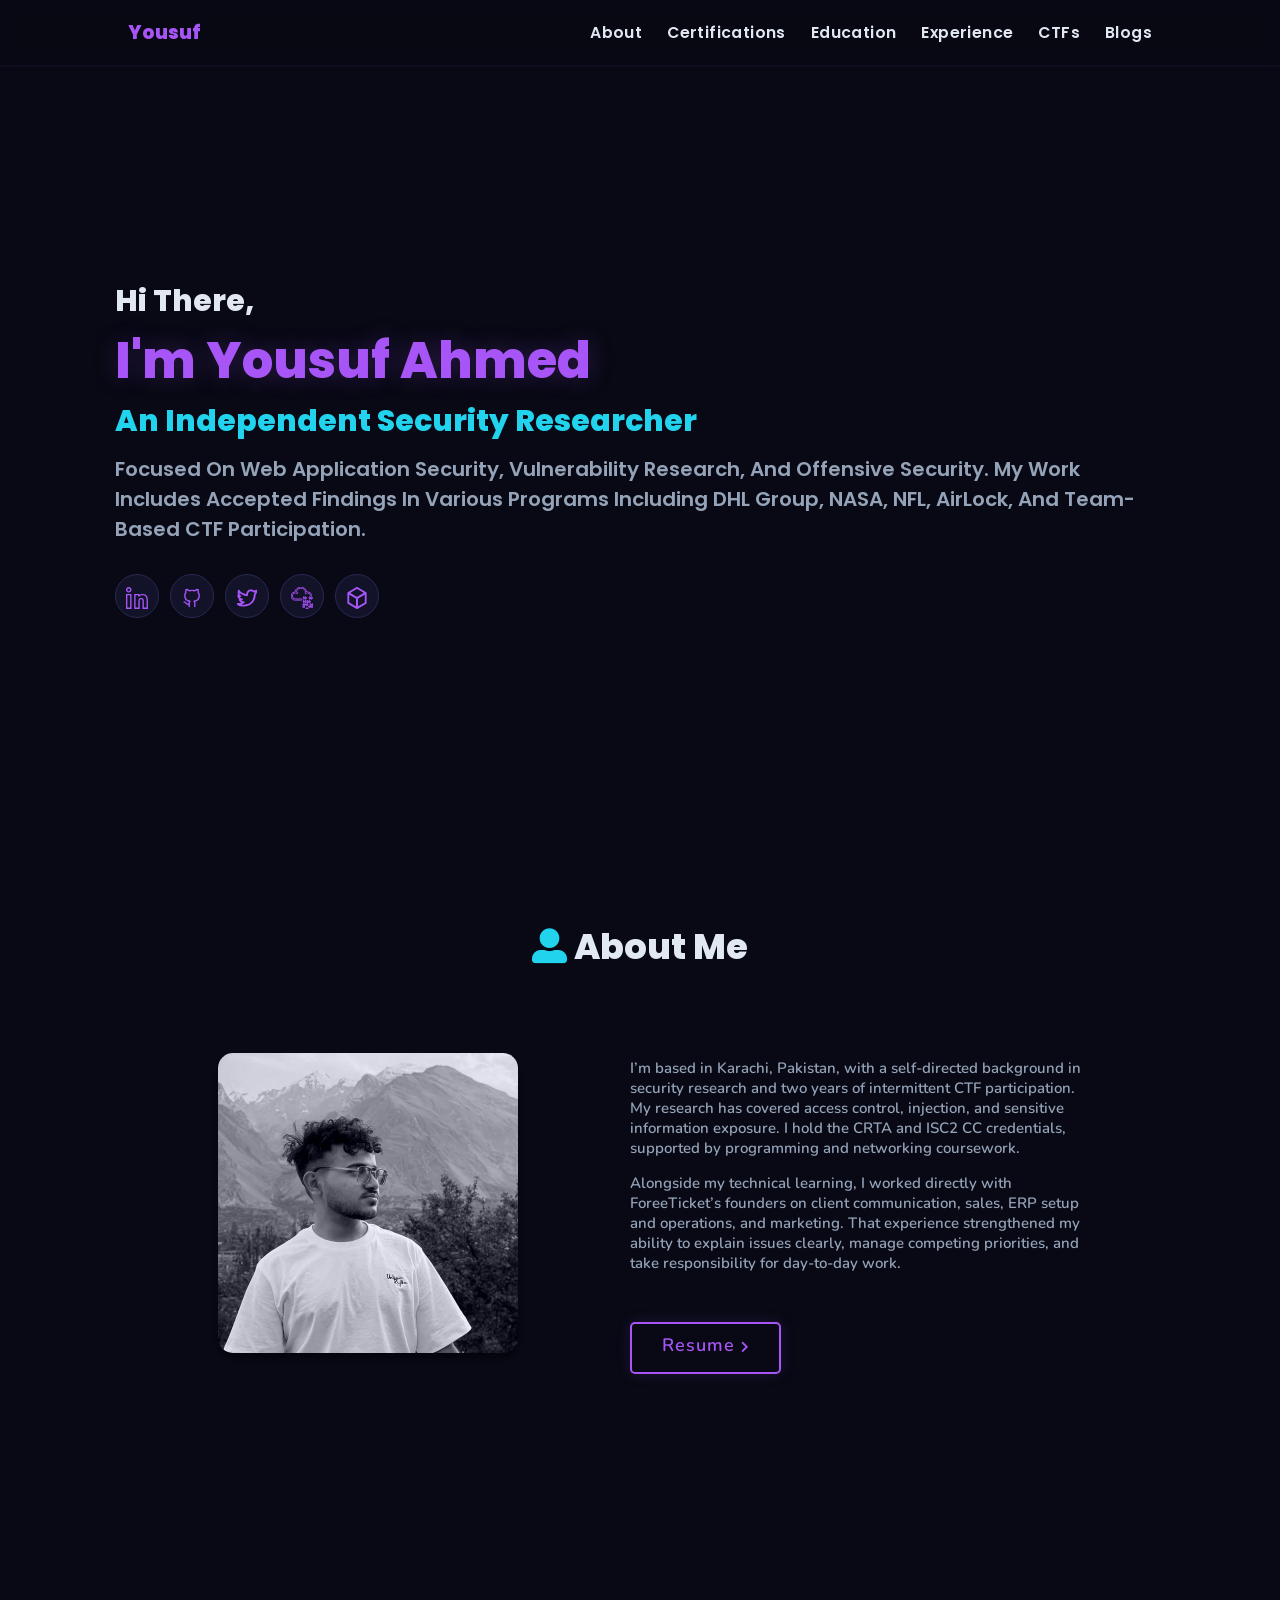
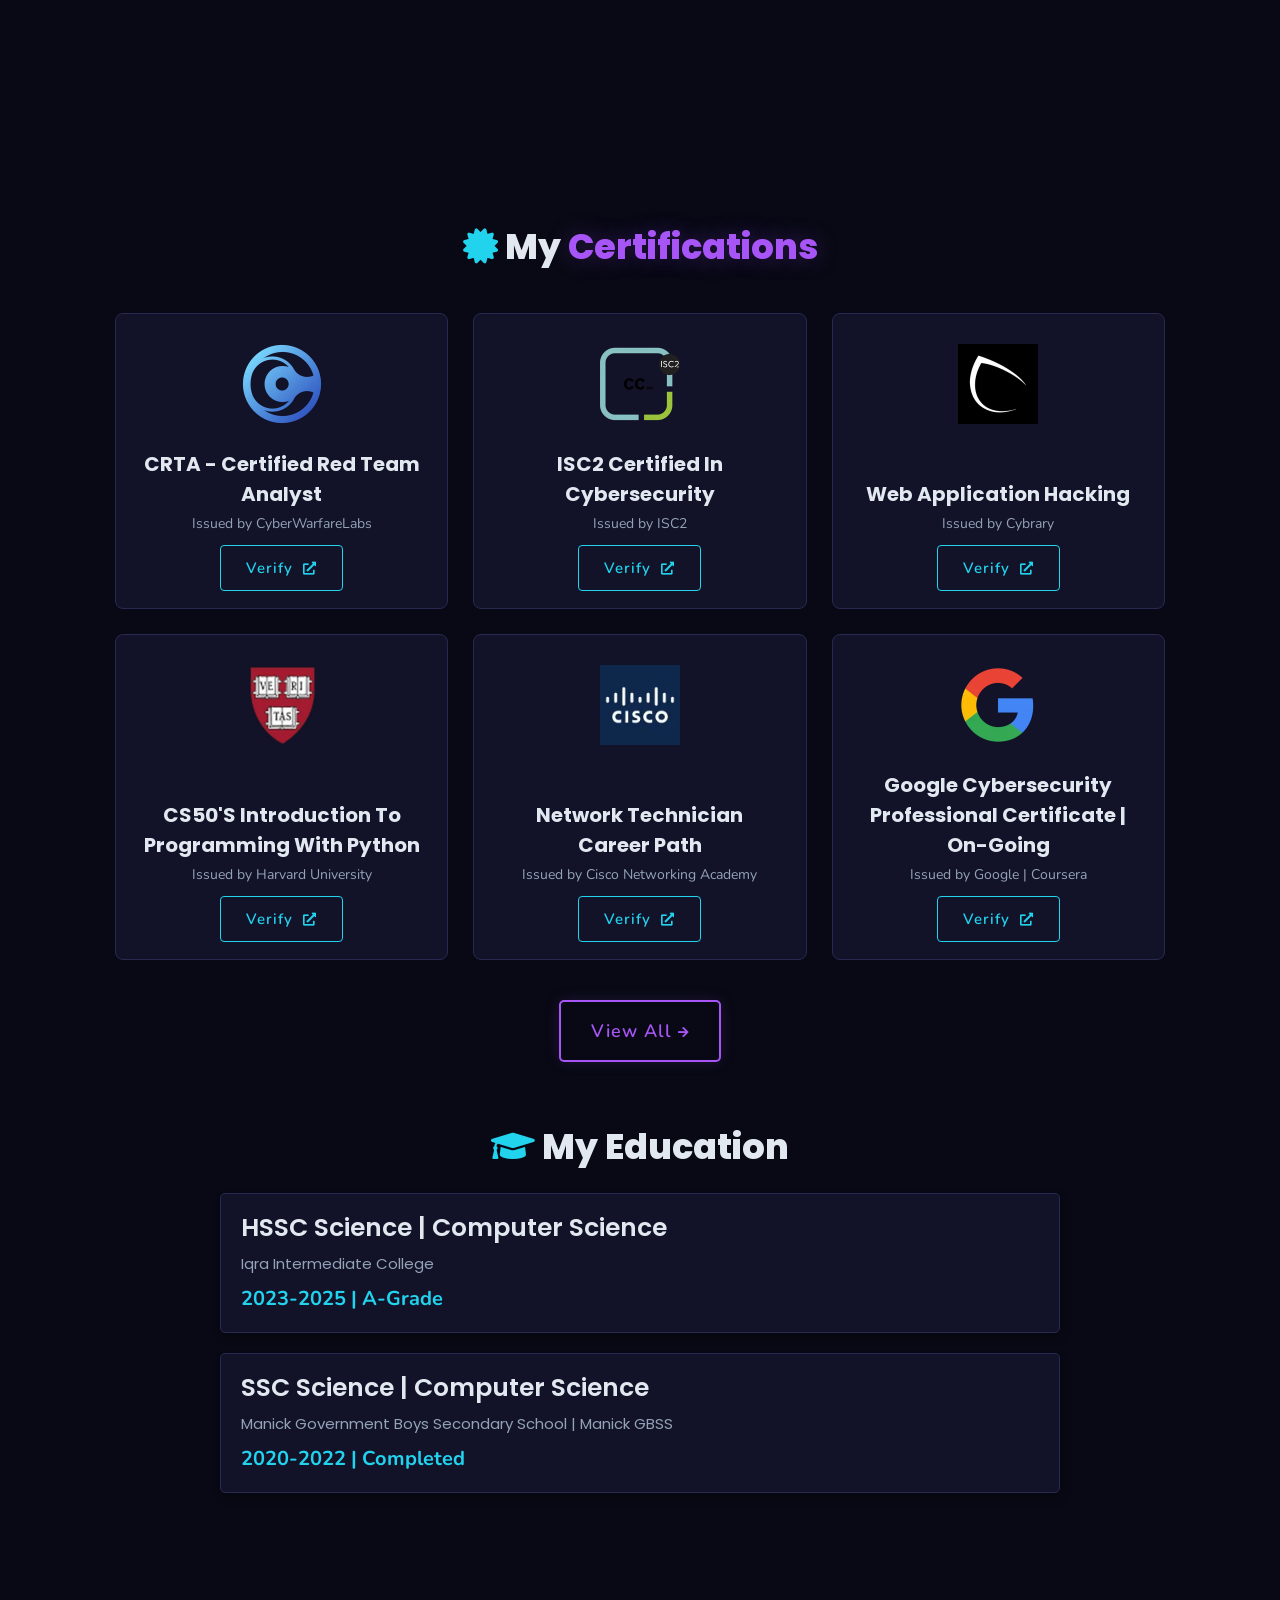
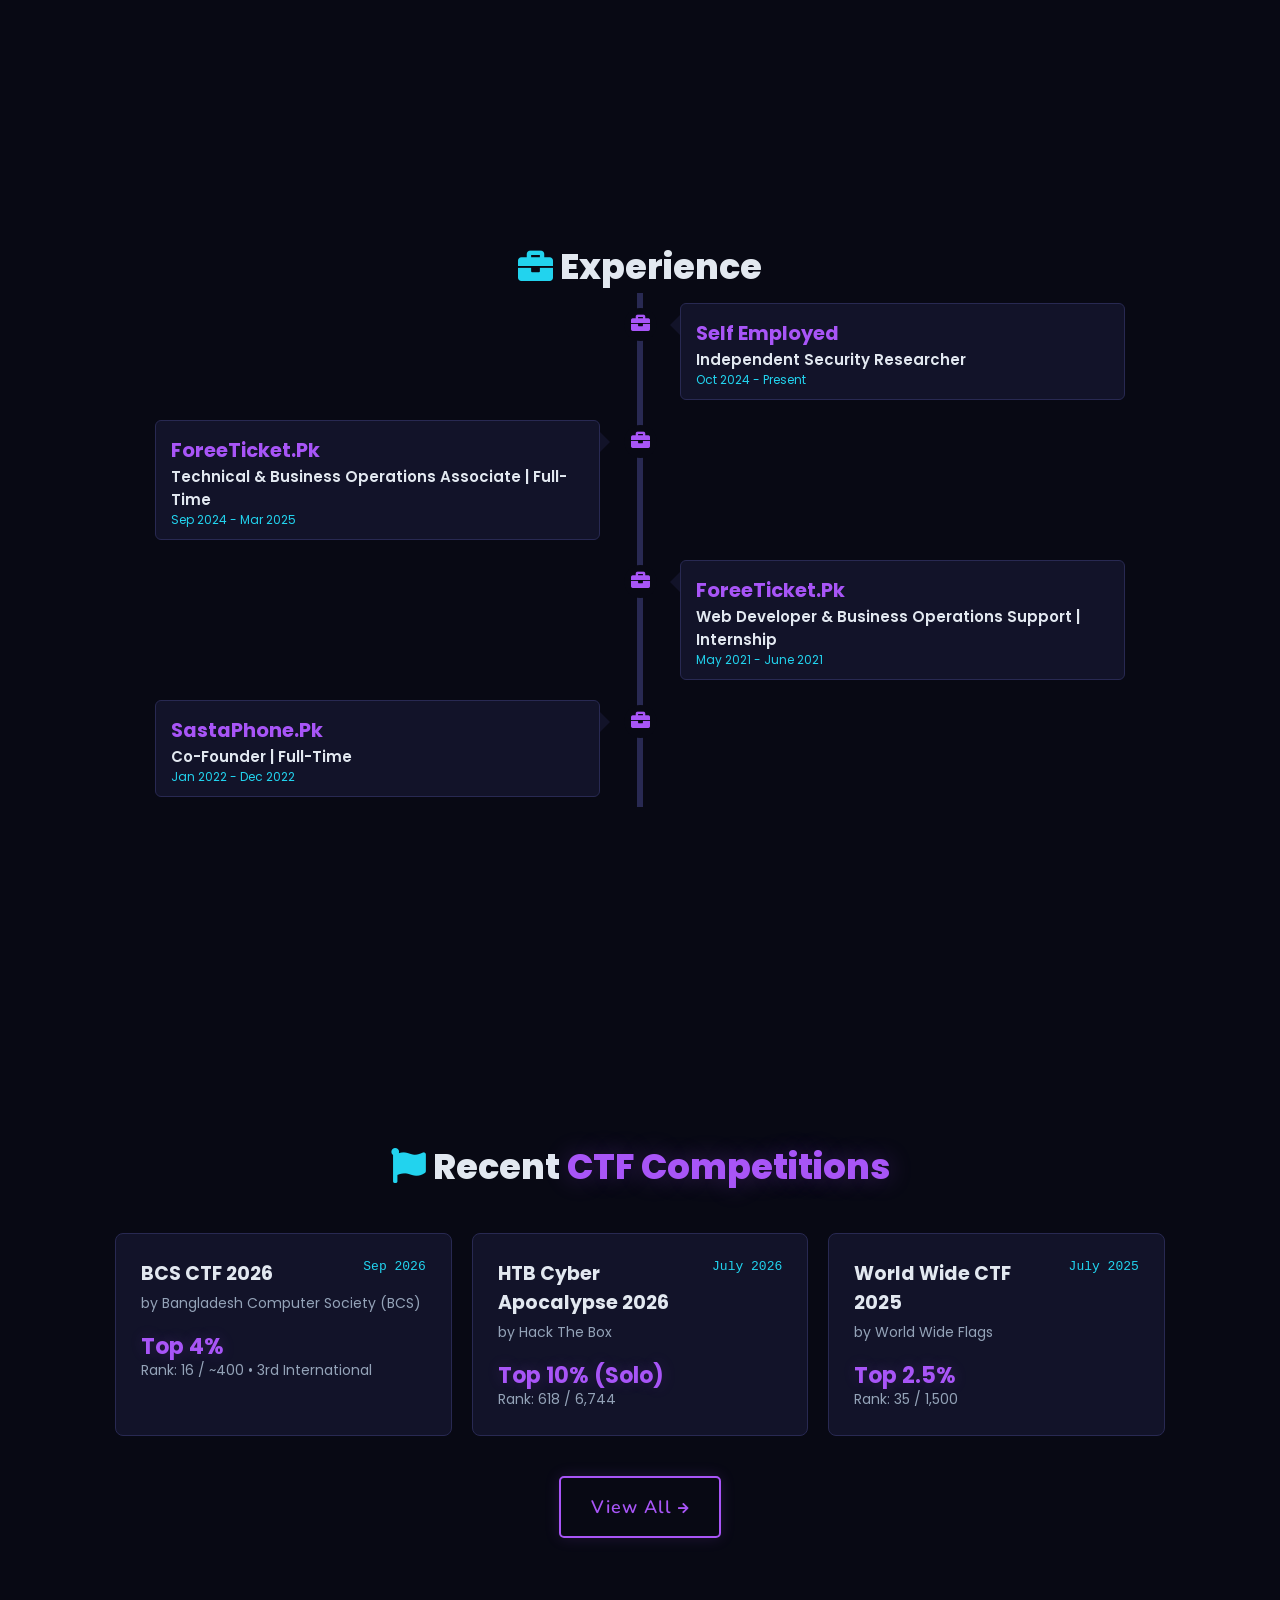
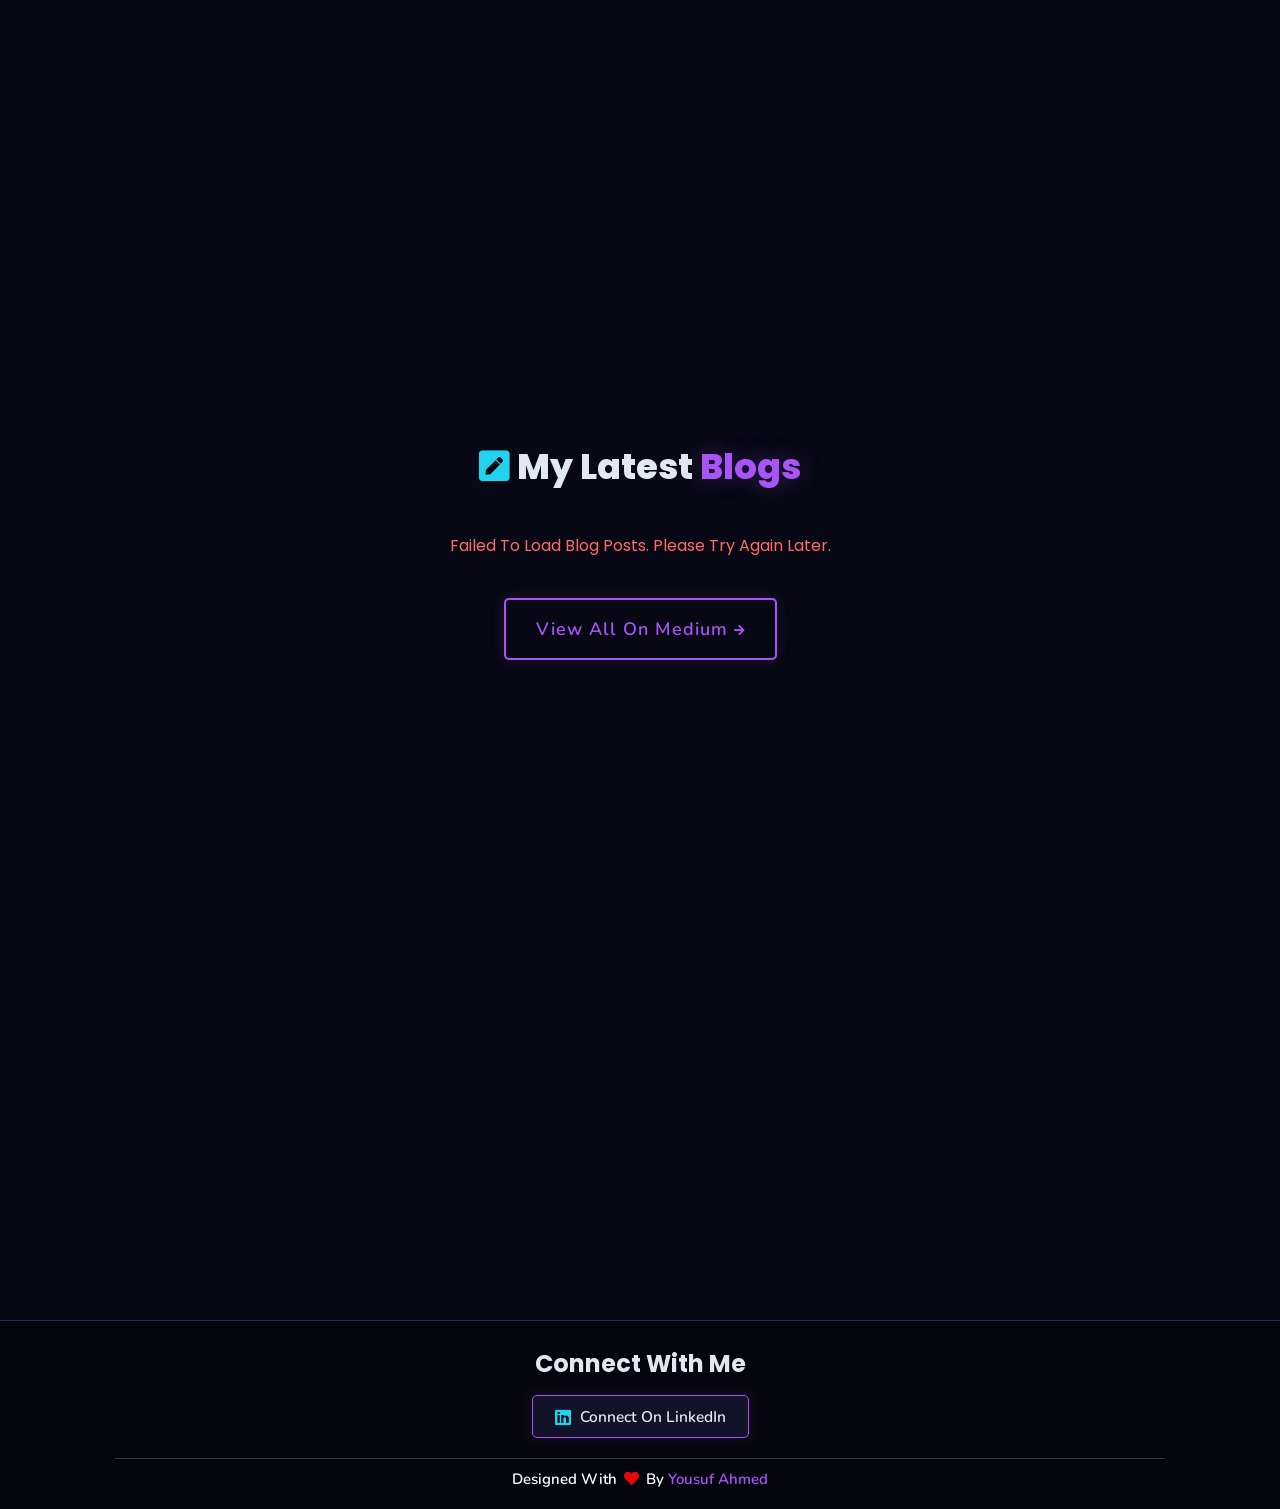
==== commit 050c95a5: "Fix school spelling, add Blogs nav link, LinkedIn footer CTA, and 1200x630 OG banner" ====
--- a/index.html
+++ b/index.html
@@ -17,19 +17,19 @@
     <meta property="og:url" content="https://yousuf-ahmed06.github.io/" />
     <meta property="og:title" content="Yousuf Ahmed | Independent Security Researcher" />
     <meta property="og:description" content="Independent Security Researcher focused on web application security, vulnerability research, offensive security, and competitive CTF competitions." />
-    <meta property="og:image" content="https://yousuf-ahmed06.github.io/assets/images/pfp.jpg" />
-    <meta property="og:image:width" content="600" />
-    <meta property="og:image:height" content="600" />
+    <meta property="og:image" content="https://yousuf-ahmed06.github.io/assets/images/og-banner.jpg" />
+    <meta property="og:image:width" content="1200" />
+    <meta property="og:image:height" content="630" />
     <meta property="og:image:alt" content="Yousuf Ahmed - Independent Security Researcher" />
     <meta property="og:locale" content="en_US" />
 
     <!-- Twitter Card -->
-    <meta name="twitter:card" content="summary" />
+    <meta name="twitter:card" content="summary_large_image" />
     <meta name="twitter:site" content="@Yousuf_Ahmed__" />
     <meta name="twitter:creator" content="@Yousuf_Ahmed__" />
     <meta name="twitter:title" content="Yousuf Ahmed | Independent Security Researcher" />
     <meta name="twitter:description" content="Independent Security Researcher focused on web application security, vulnerability research, offensive security, and competitive CTF competitions." />
-    <meta name="twitter:image" content="https://yousuf-ahmed06.github.io/assets/images/pfp.jpg" />
+    <meta name="twitter:image" content="https://yousuf-ahmed06.github.io/assets/images/og-banner.jpg" />
     <meta name="twitter:image:alt" content="Yousuf Ahmed - Independent Security Researcher" />
 
     <!-- Structured Data (Schema.org JSON-LD) -->
@@ -97,7 +97,7 @@
             },
             {
               "@type": "EducationalOrganization",
-              "name": "Manich Government Boys Secondary School"
+              "name": "Manick Government Boys Secondary School"
             }
           ],
           "hasCredential": [
@@ -199,6 +199,7 @@
             <li><a href="#education">Education</a></li>
             <li><a href="#experience">Experience</a></li>
             <li><a href="#ctfs">CTFs</a></li>
+            <li><a href="#blogs">Blogs</a></li>
             </ul>
         </nav>
 </header>
@@ -409,7 +410,7 @@
         
         <div class="content">
         <h3>HSSC Science | Computer Science</h3>
-        <p>Iqra Intermediate college</p>
+        <p>Iqra Intermediate College</p>
         <h4>2023-2025 | A-Grade</h4>
         </div>
     </div>
@@ -417,7 +418,7 @@
     <div class="box">
       <div class="content">
       <h3>SSC Science | Computer Science</h3>
-      <p>Manich Government Boys Secondary School | Manick GBSS</p>
+      <p>Manick Government Boys Secondary School | Manick GBSS</p>
       <h4>2020-2022 | Completed</h4>
       </div>
     </div>
@@ -570,6 +571,10 @@
 
   <div class="box-container">
     <h2>Connect With Me</h2>
+    <a href="https://www.linkedin.com/in/yousuf-ahmed27/" target="_blank" rel="noopener noreferrer" class="footer-connect-btn">
+      <i class="fab fa-linkedin" aria-hidden="true"></i>
+      <span>Connect on LinkedIn</span>
+    </a>
   </div>
 
   <p class="credit">Designed with <i class="fa fa-heart pulse" aria-hidden="true"></i> by <a href="https://www.linkedin.com/in/yousuf-ahmed27" target="_blank" rel="noopener noreferrer"> Yousuf Ahmed</a></p>
--- a/assets/css/style.css
+++ b/assets/css/style.css
@@ -1311,8 +1311,43 @@
 }
 .footer .box-container {
   display: flex;
+  flex-direction: column;
+  align-items: center;
   justify-content: center;
-  flex-wrap: wrap;
+  gap: 1.4rem;
+  padding: 2.5rem 0 2rem;
+  text-align: center;
+}
+.footer .box-container h2 {
+  font-size: 2.4rem;
+  font-weight: 700;
+  color: #e2e8f0;
+}
+.footer .footer-connect-btn {
+  display: inline-flex;
+  align-items: center;
+  gap: 0.9rem;
+  padding: 1rem 2.2rem;
+  border-radius: 0.5rem;
+  font-family: "Nunito", sans-serif;
+  font-size: 1.55rem;
+  font-weight: 600;
+  color: #e2e8f0;
+  background: #121329;
+  border: 1.5px solid #a855f7;
+  box-shadow: 0 0 15px rgba(168, 85, 247, 0.15);
+  transition: all 0.25s ease;
+}
+.footer .footer-connect-btn i {
+  font-size: 1.8rem;
+  color: #22d3ee;
+}
+.footer .footer-connect-btn:hover {
+  background: rgba(168, 85, 247, 0.16);
+  border-color: #22d3ee;
+  color: #22d3ee;
+  transform: translateY(-2px);
+  box-shadow: 0 6px 20px rgba(34, 211, 238, 0.2);
 }
 .footer .box-container .box {
   flex: 1 1 25rem;
